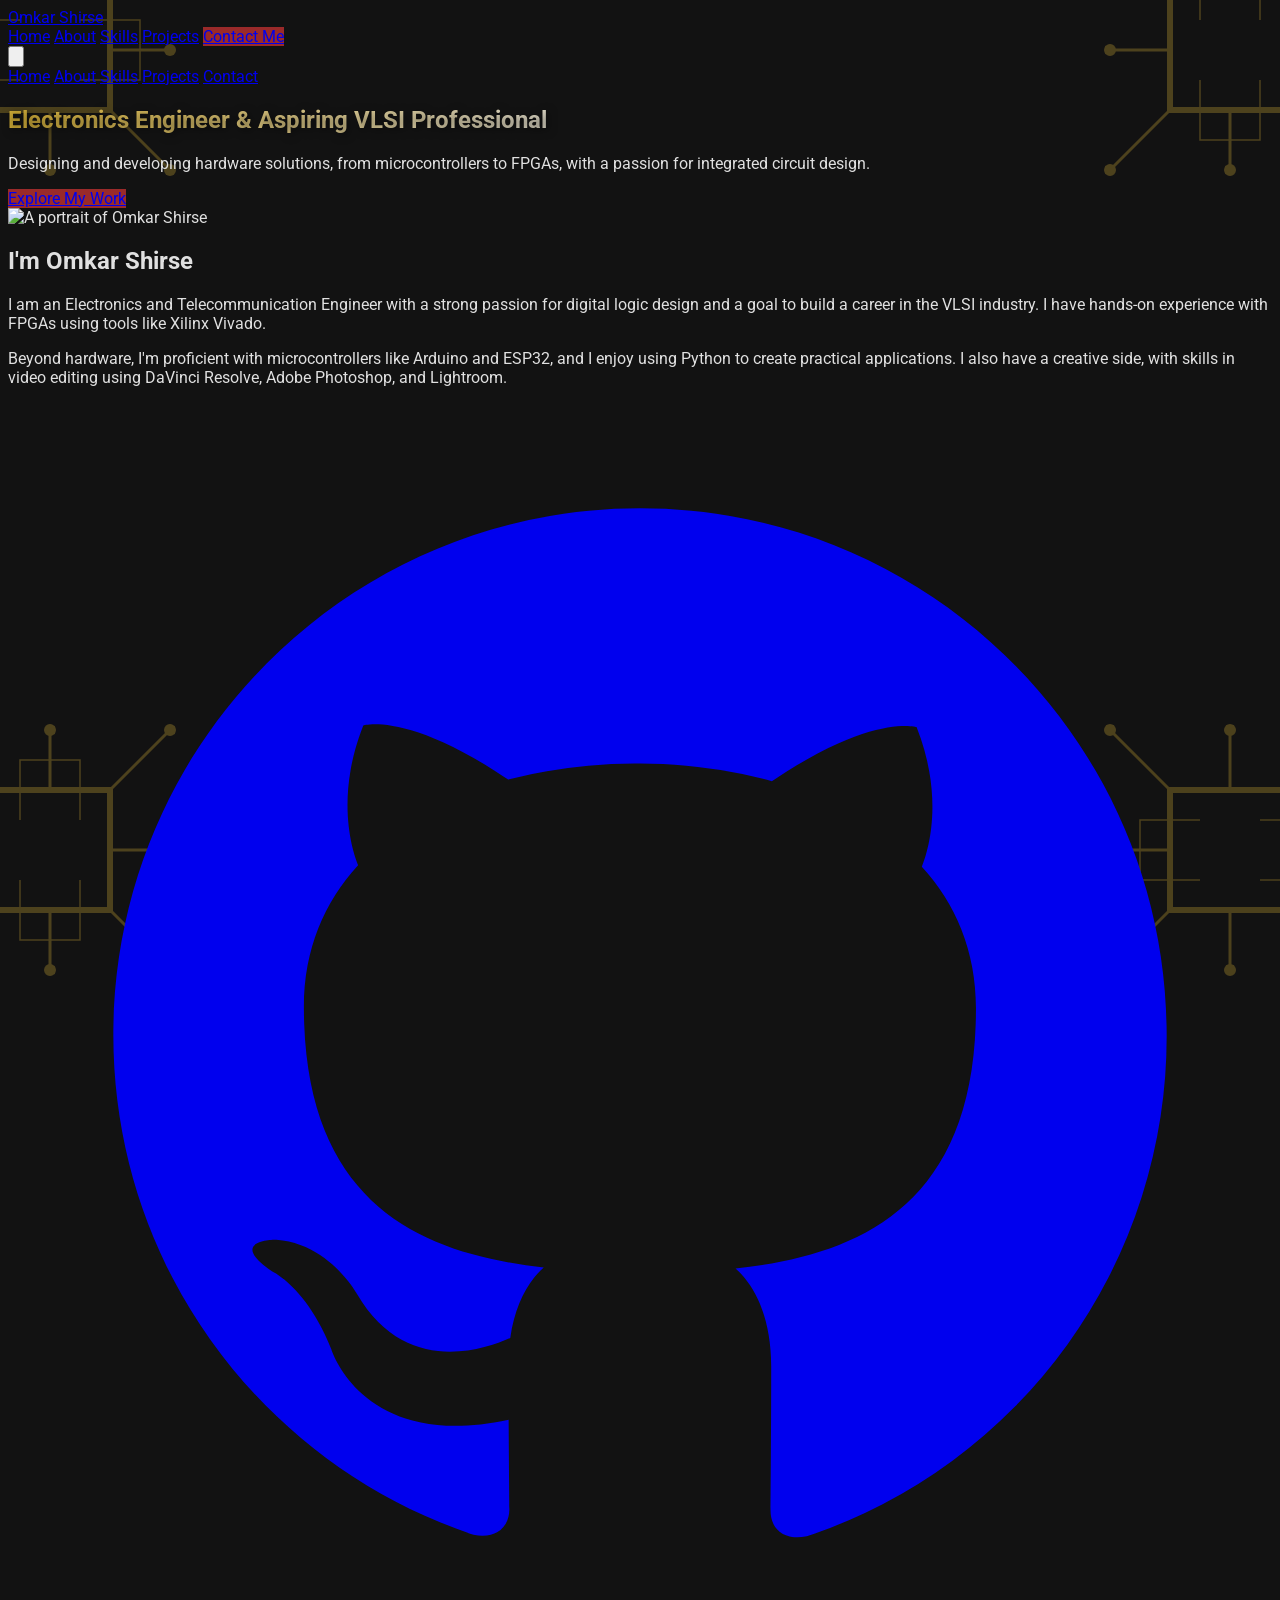
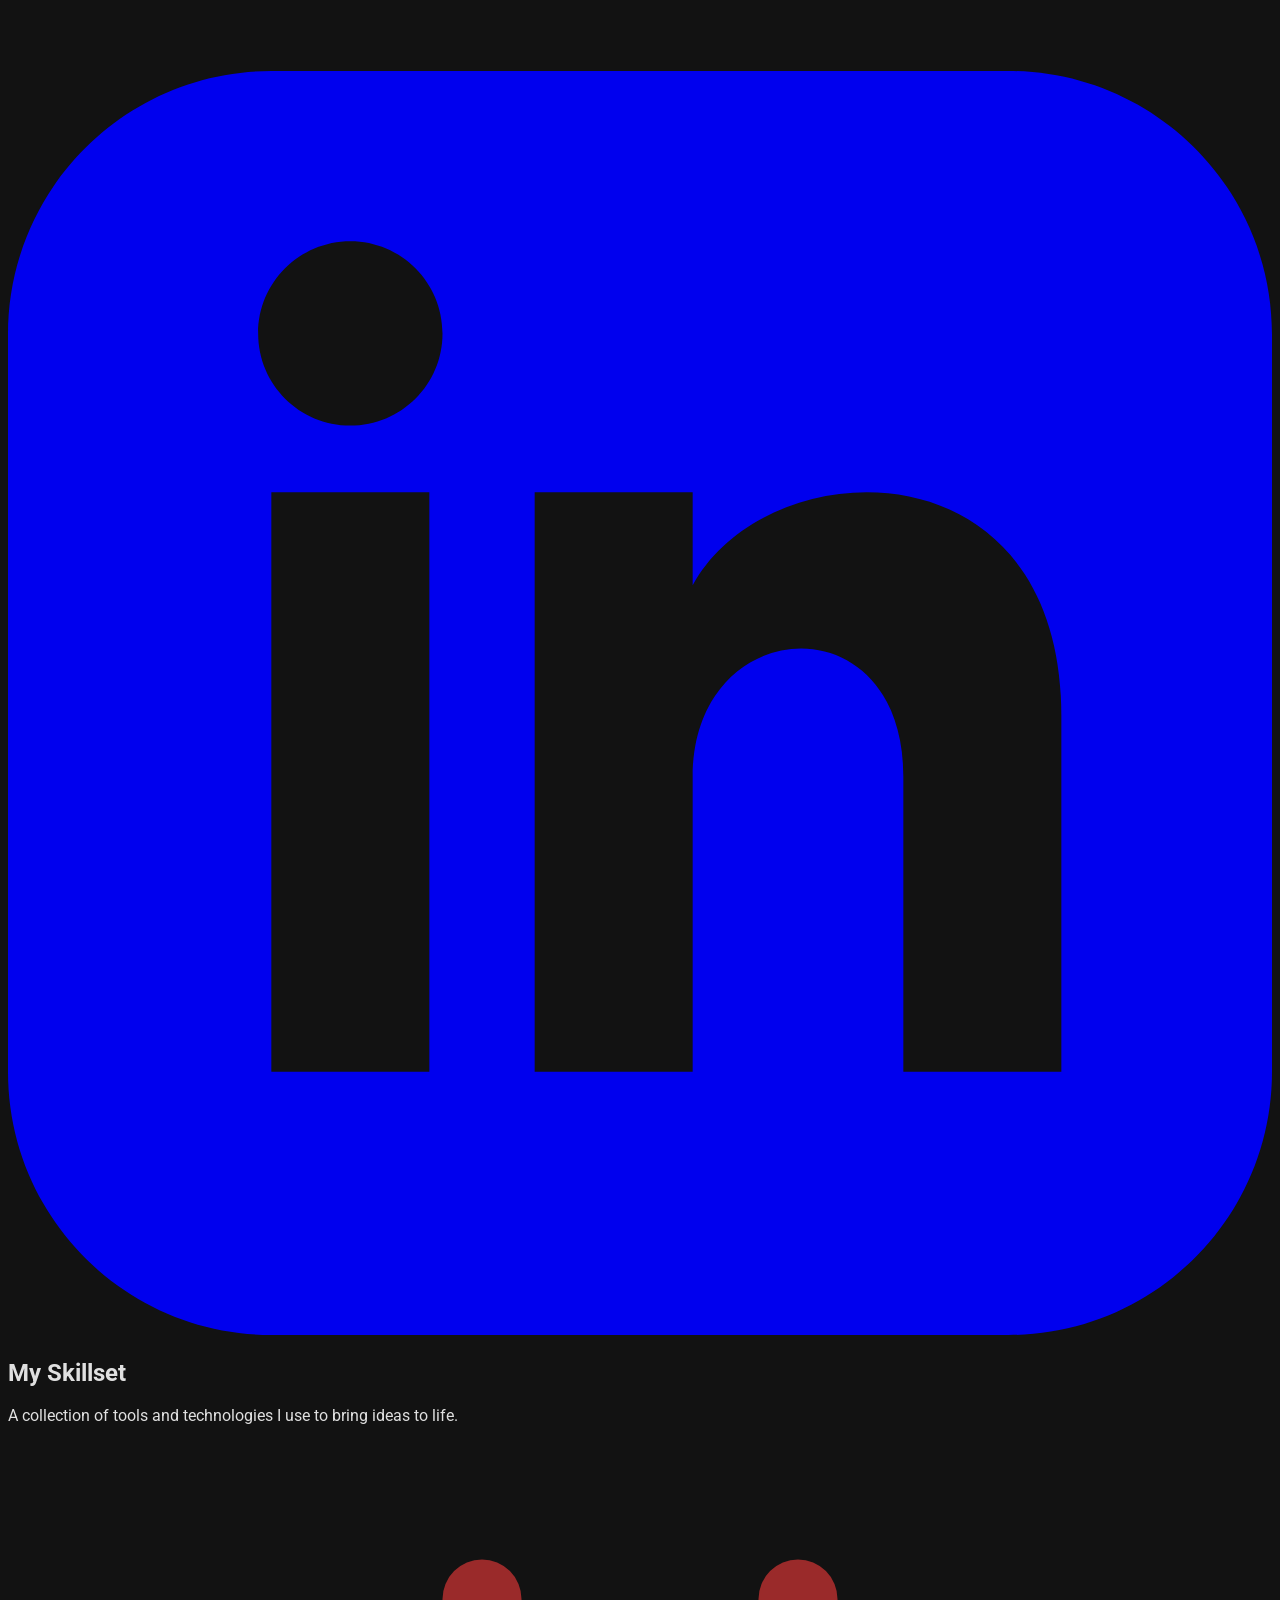
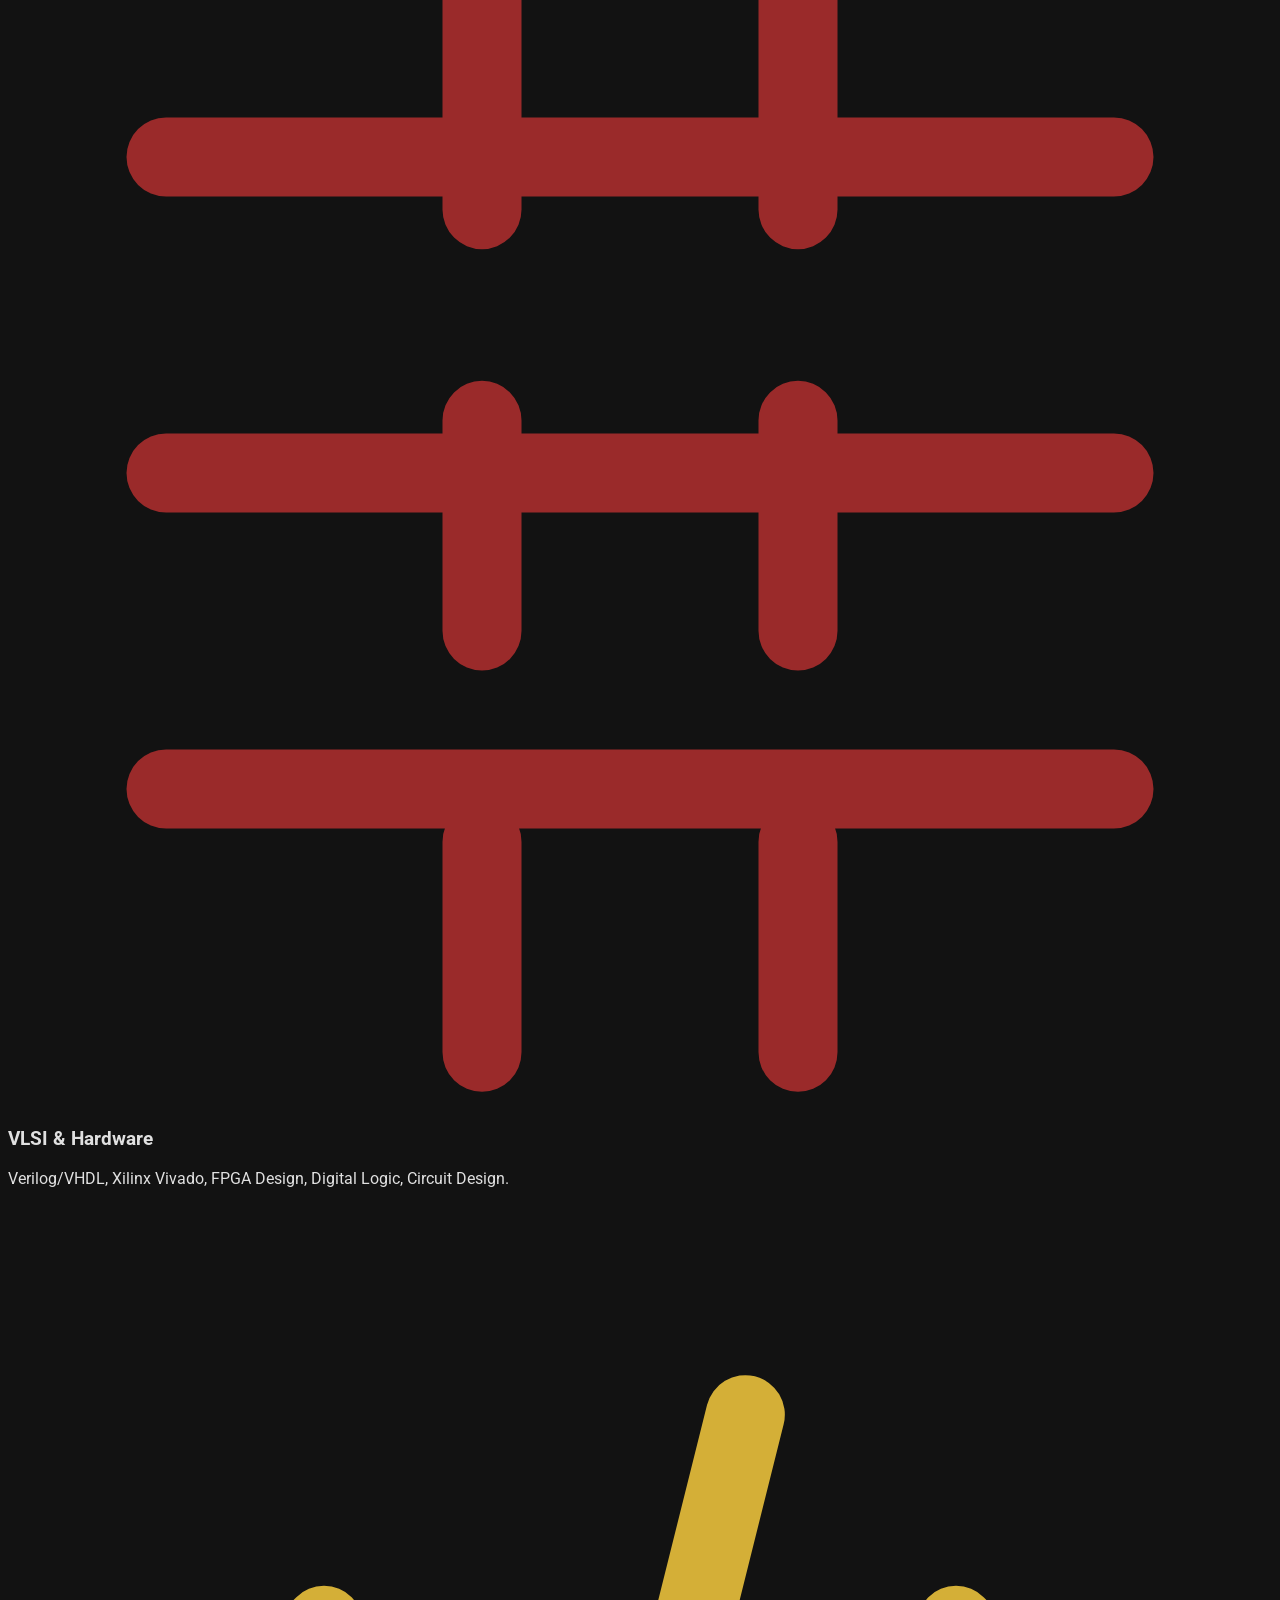
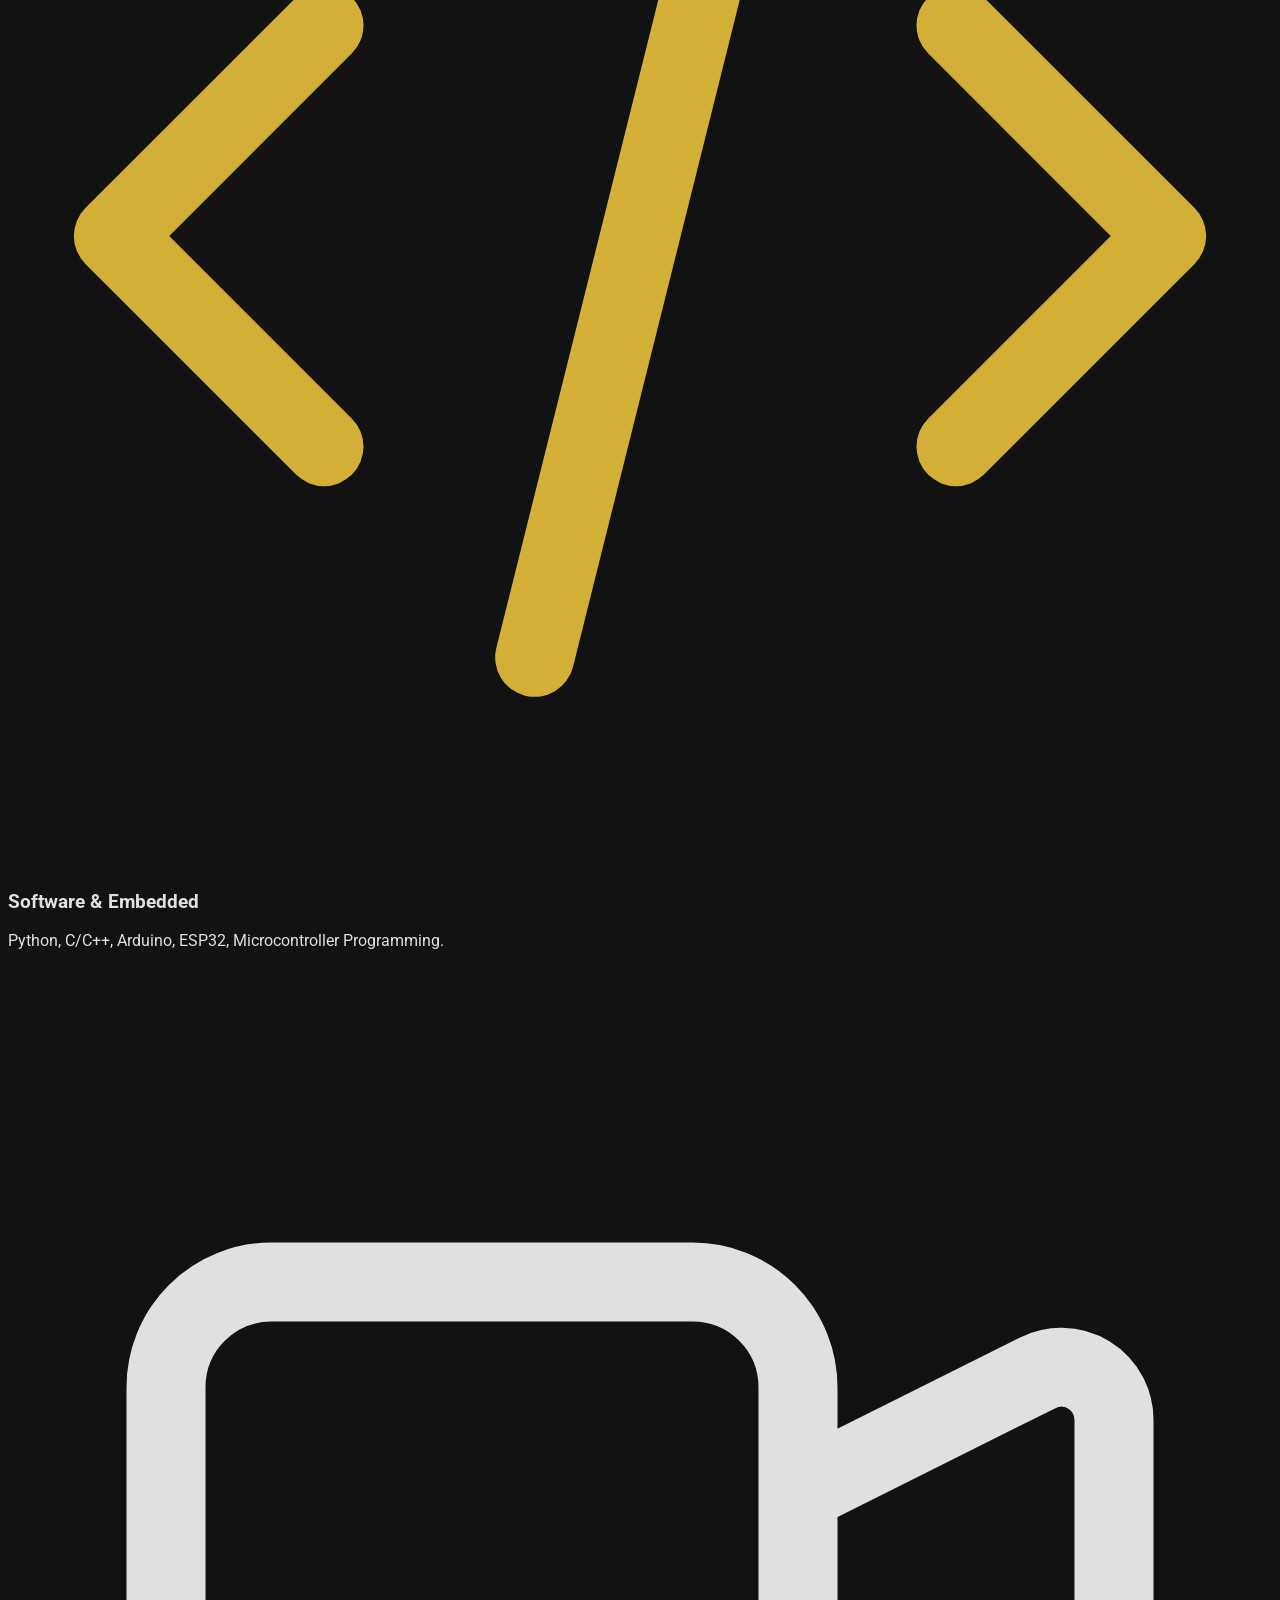
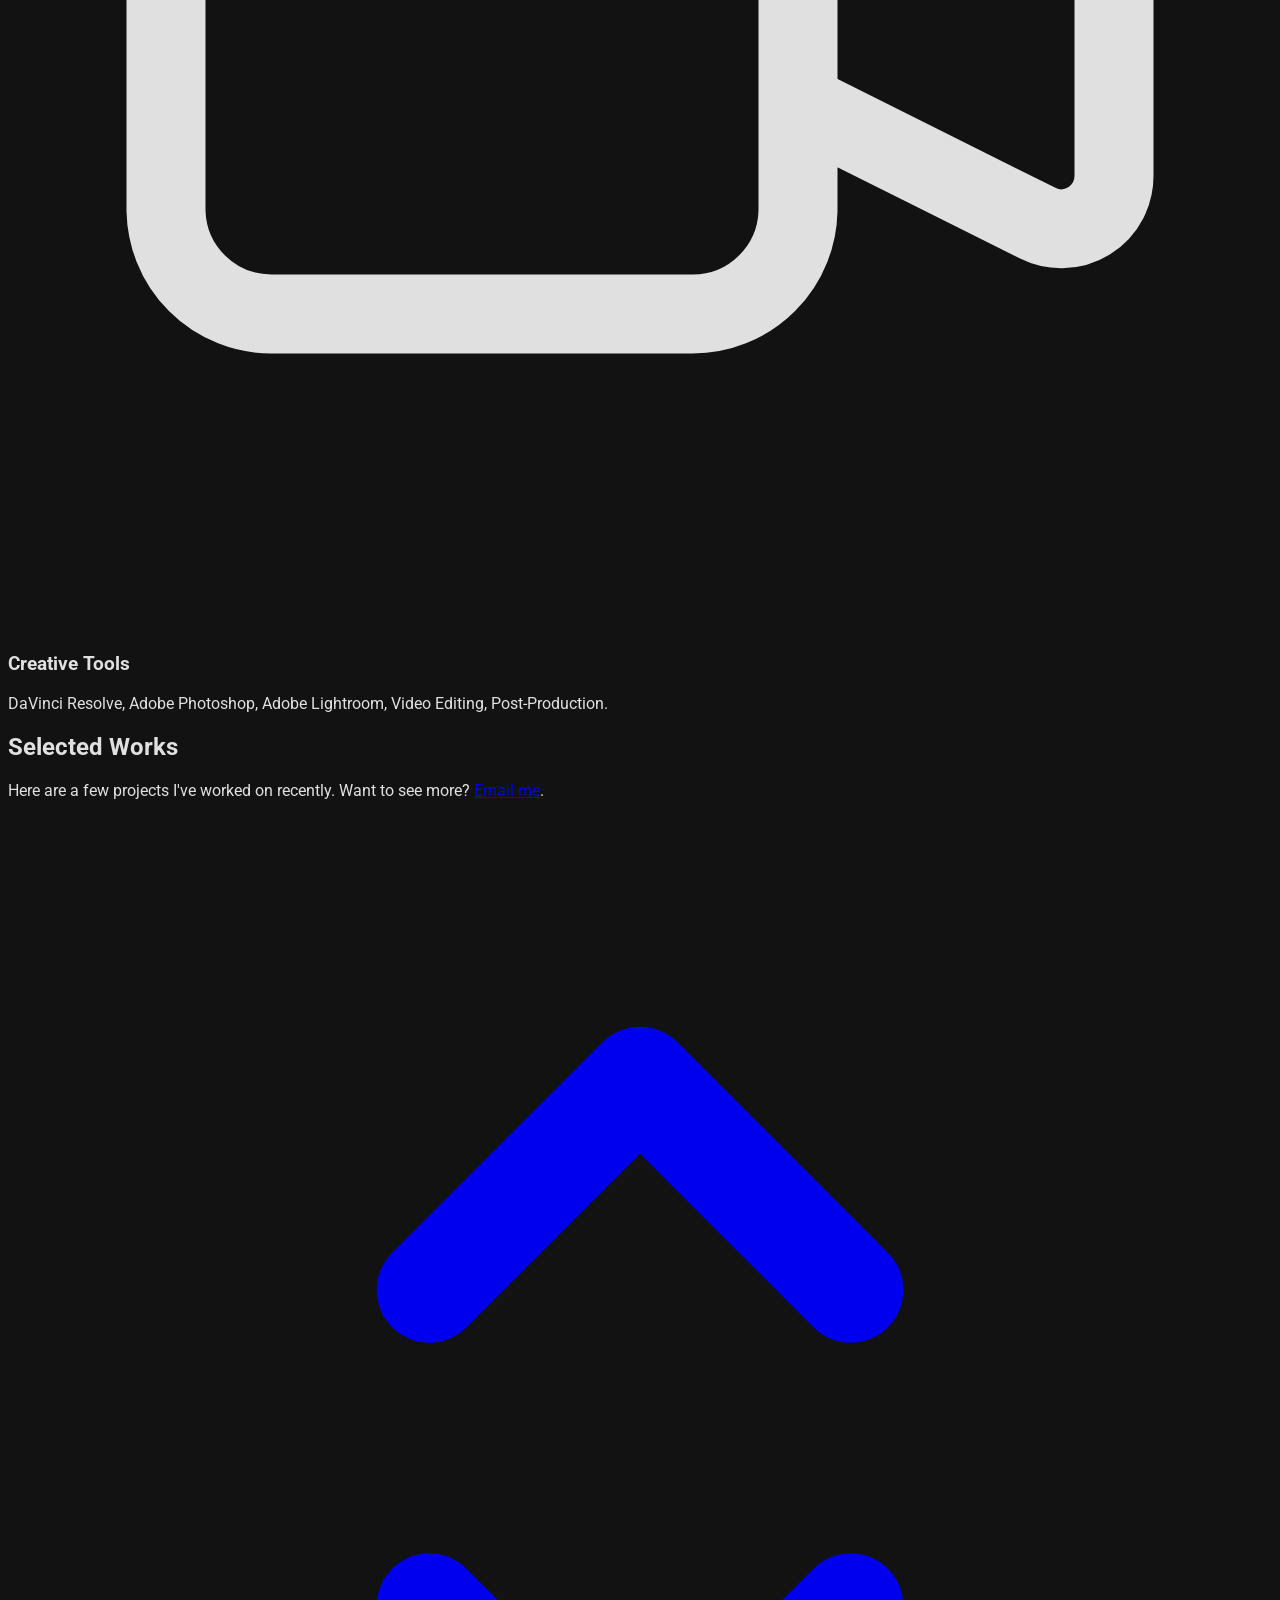
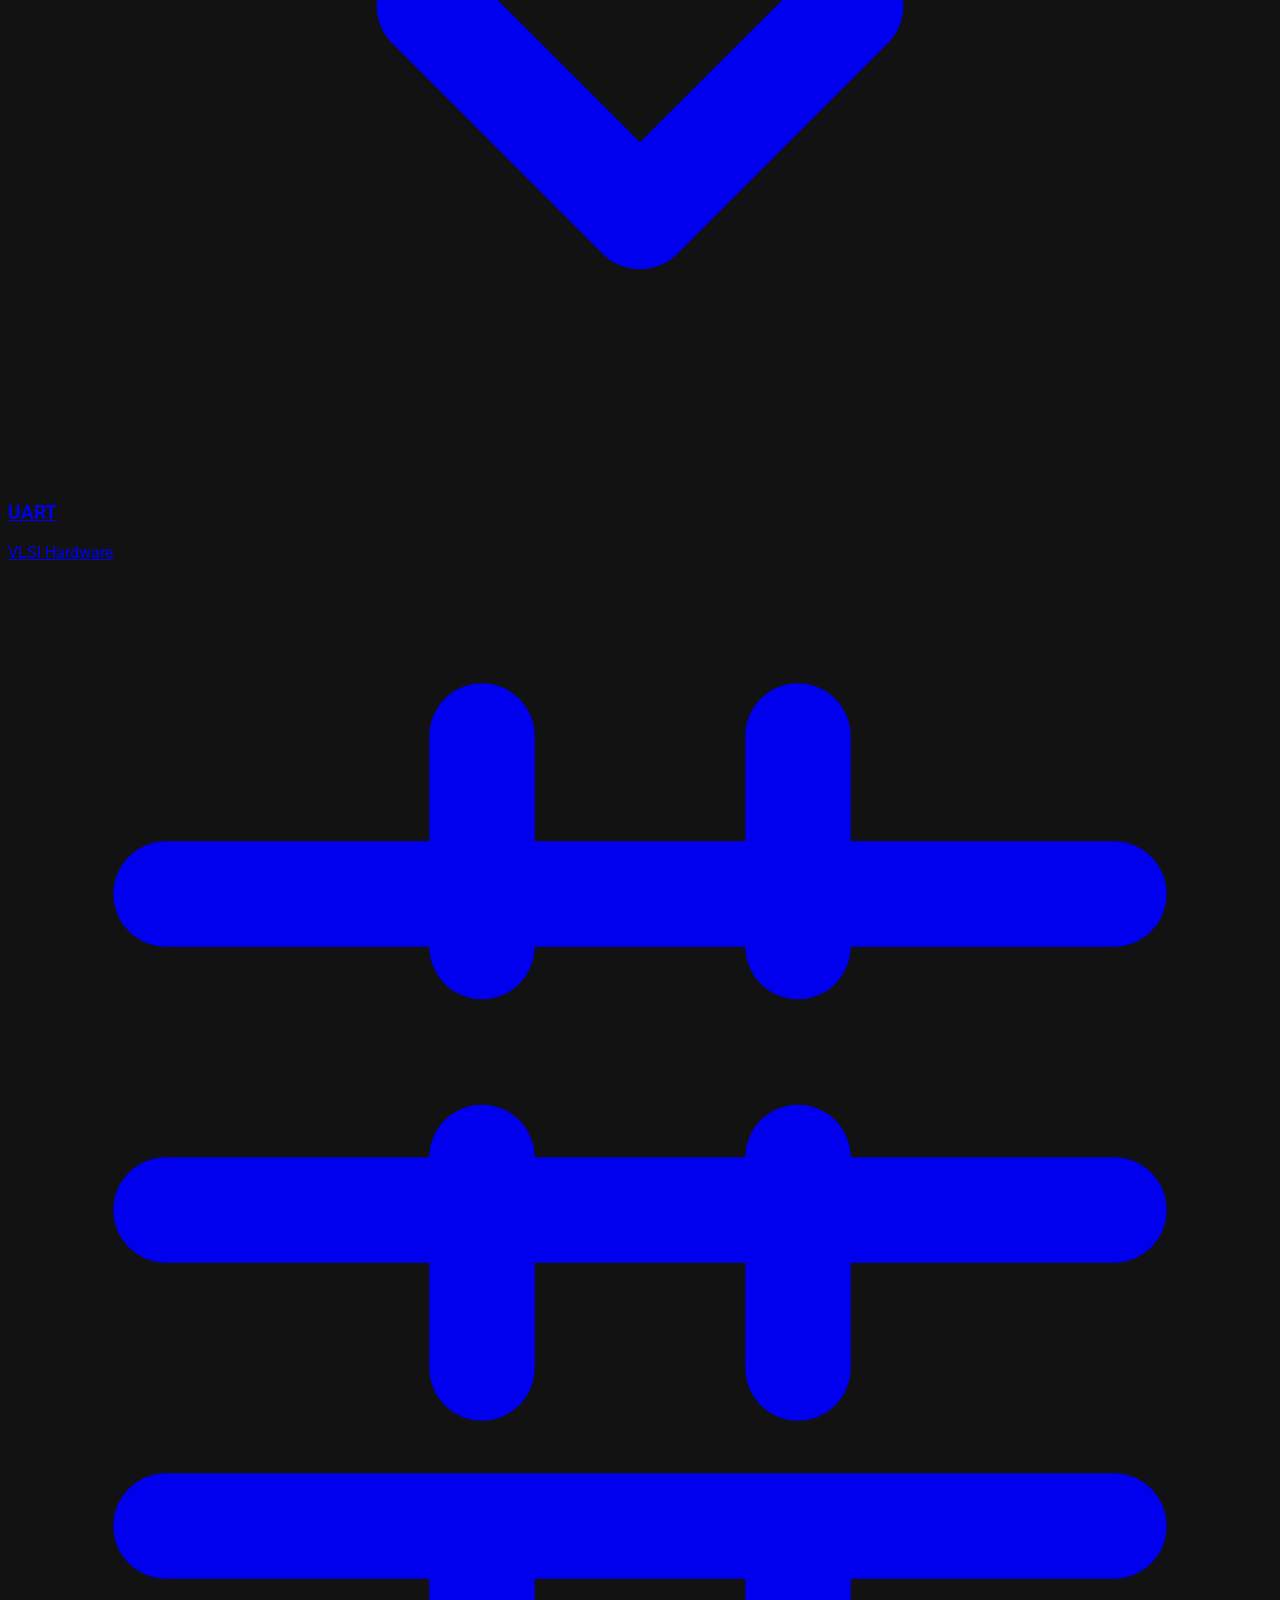
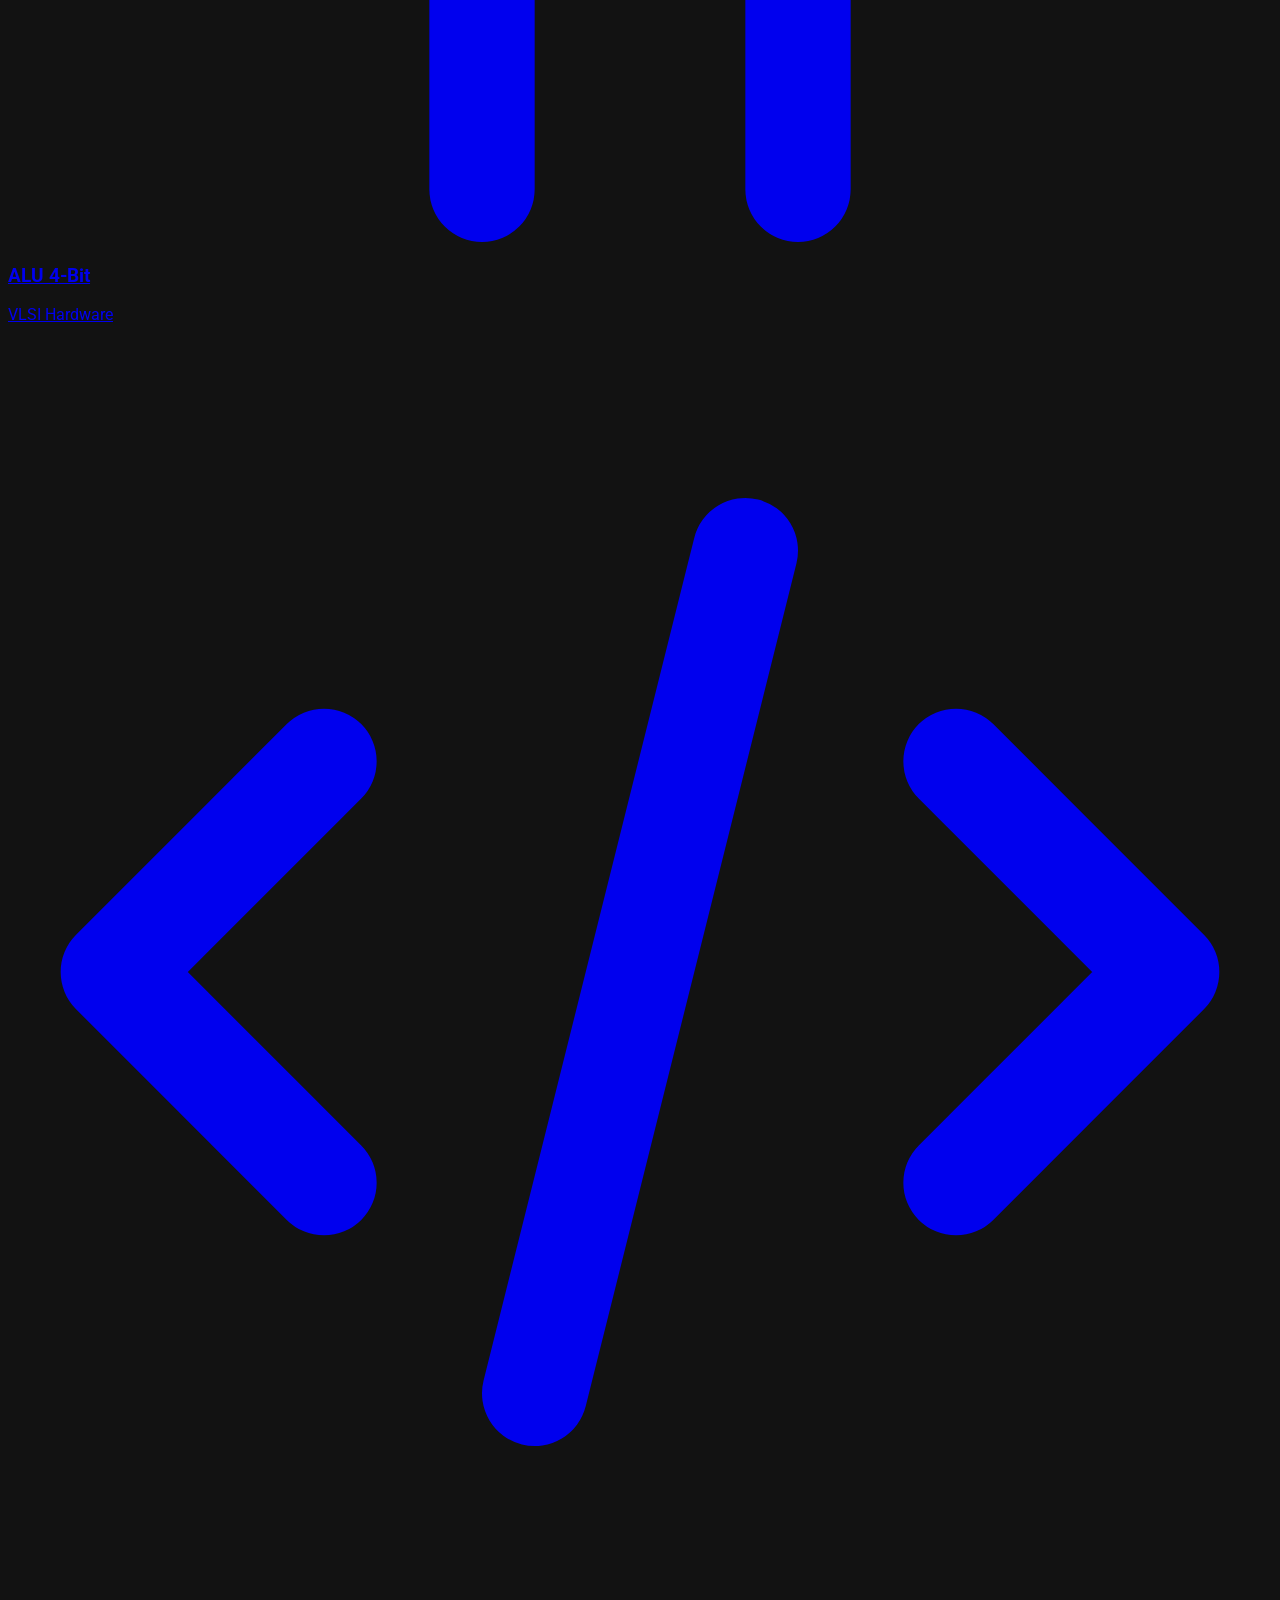
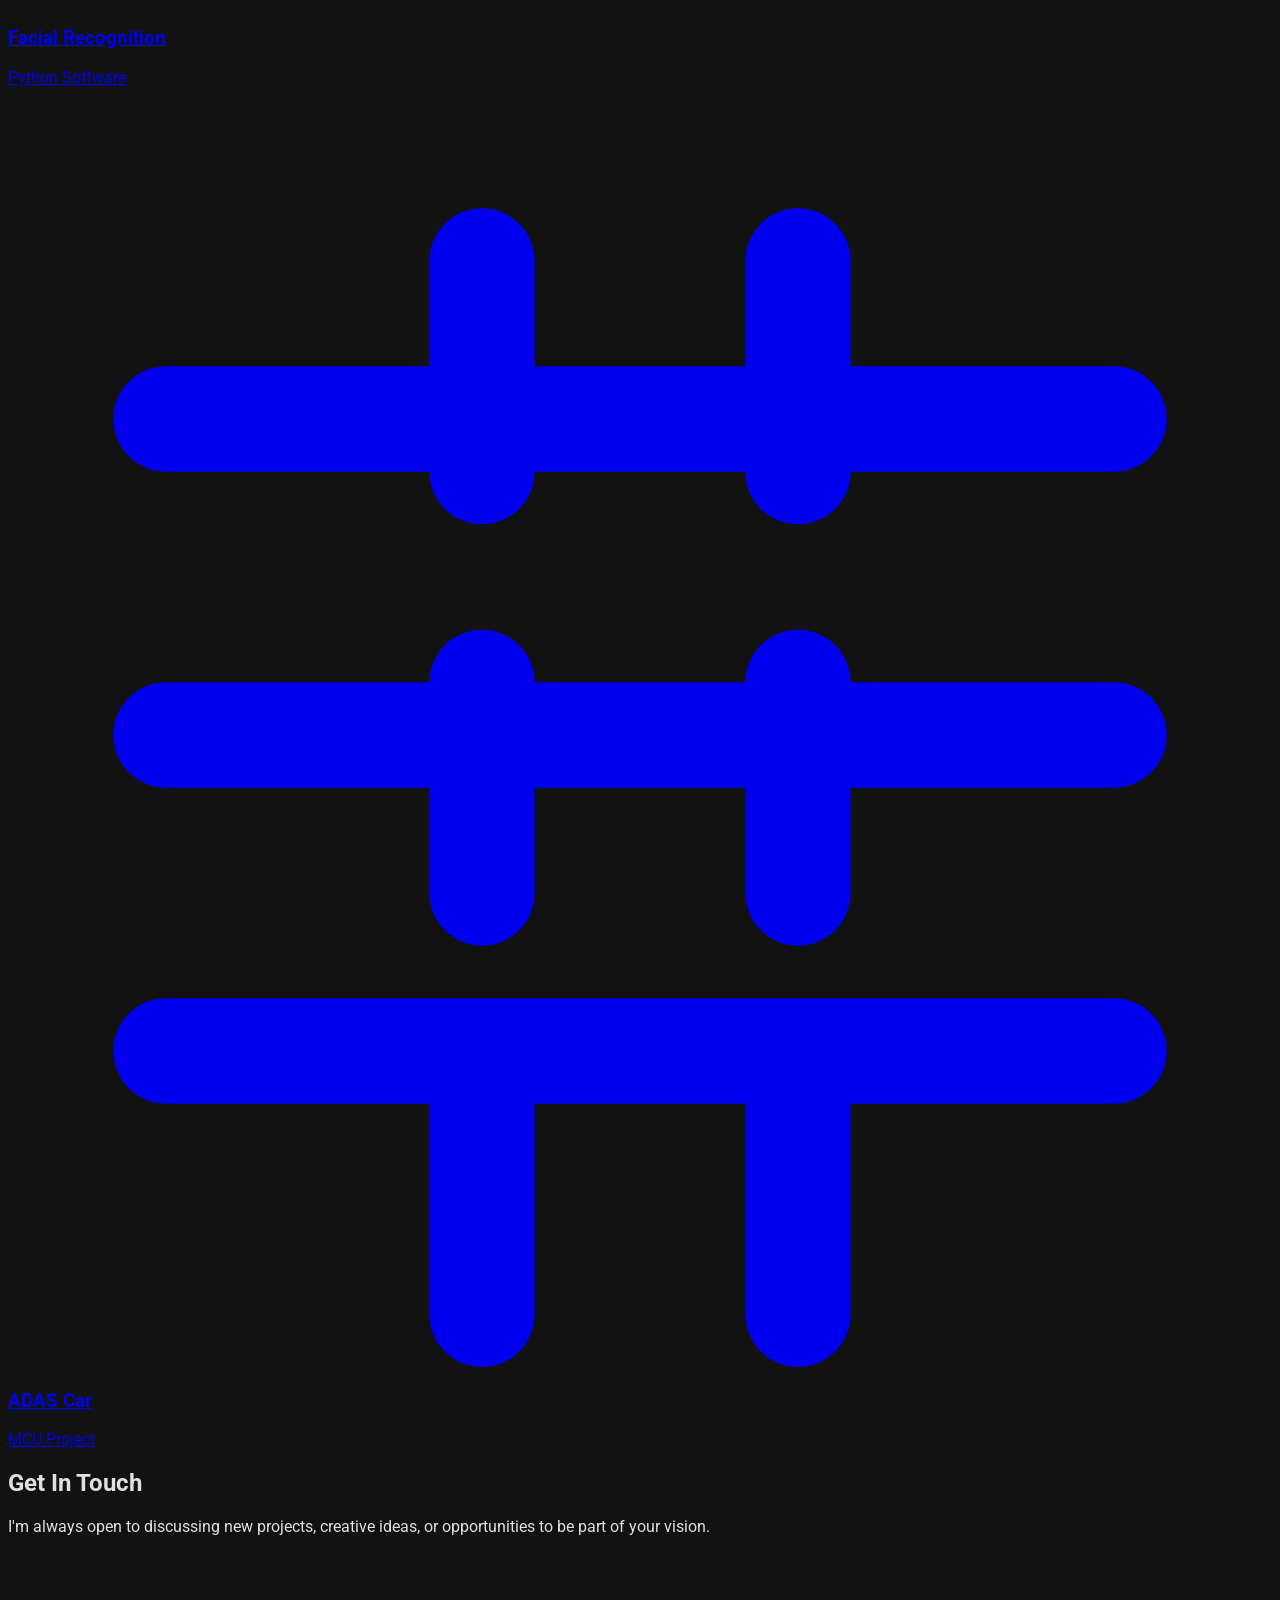
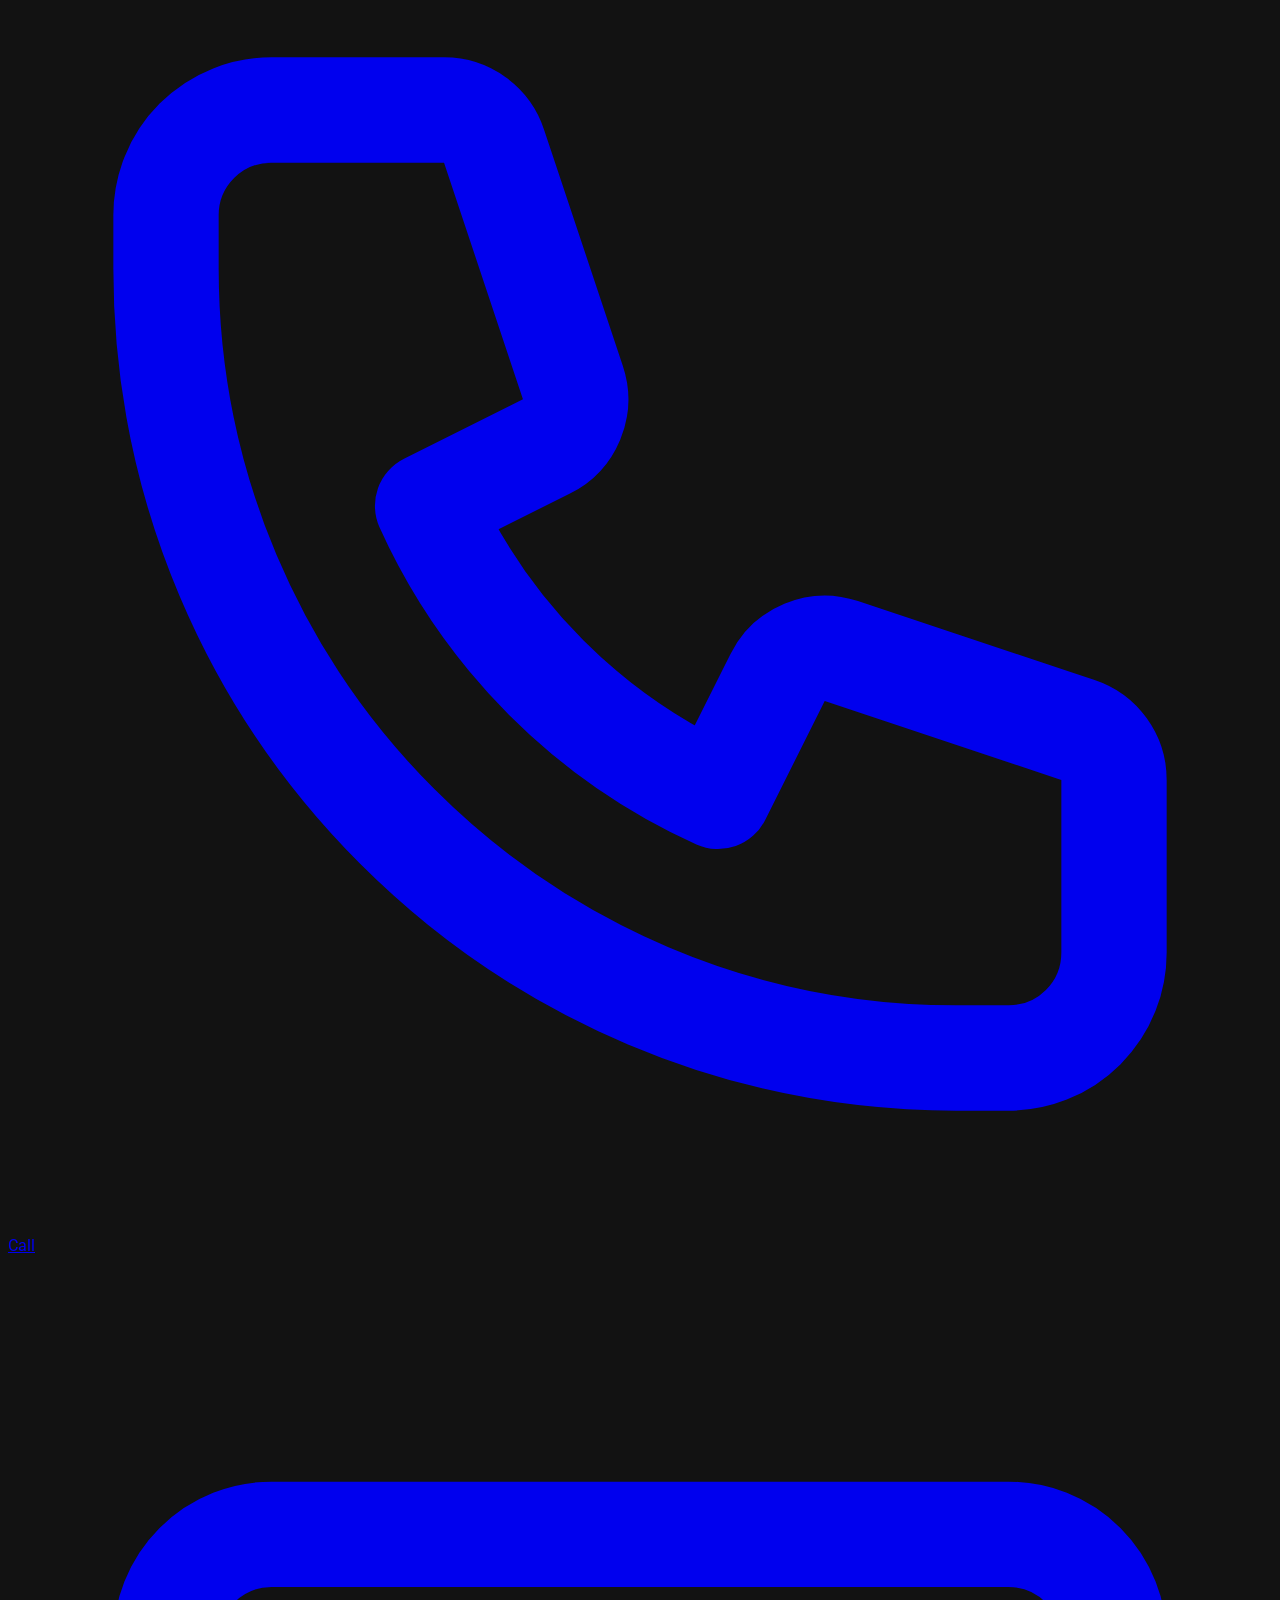
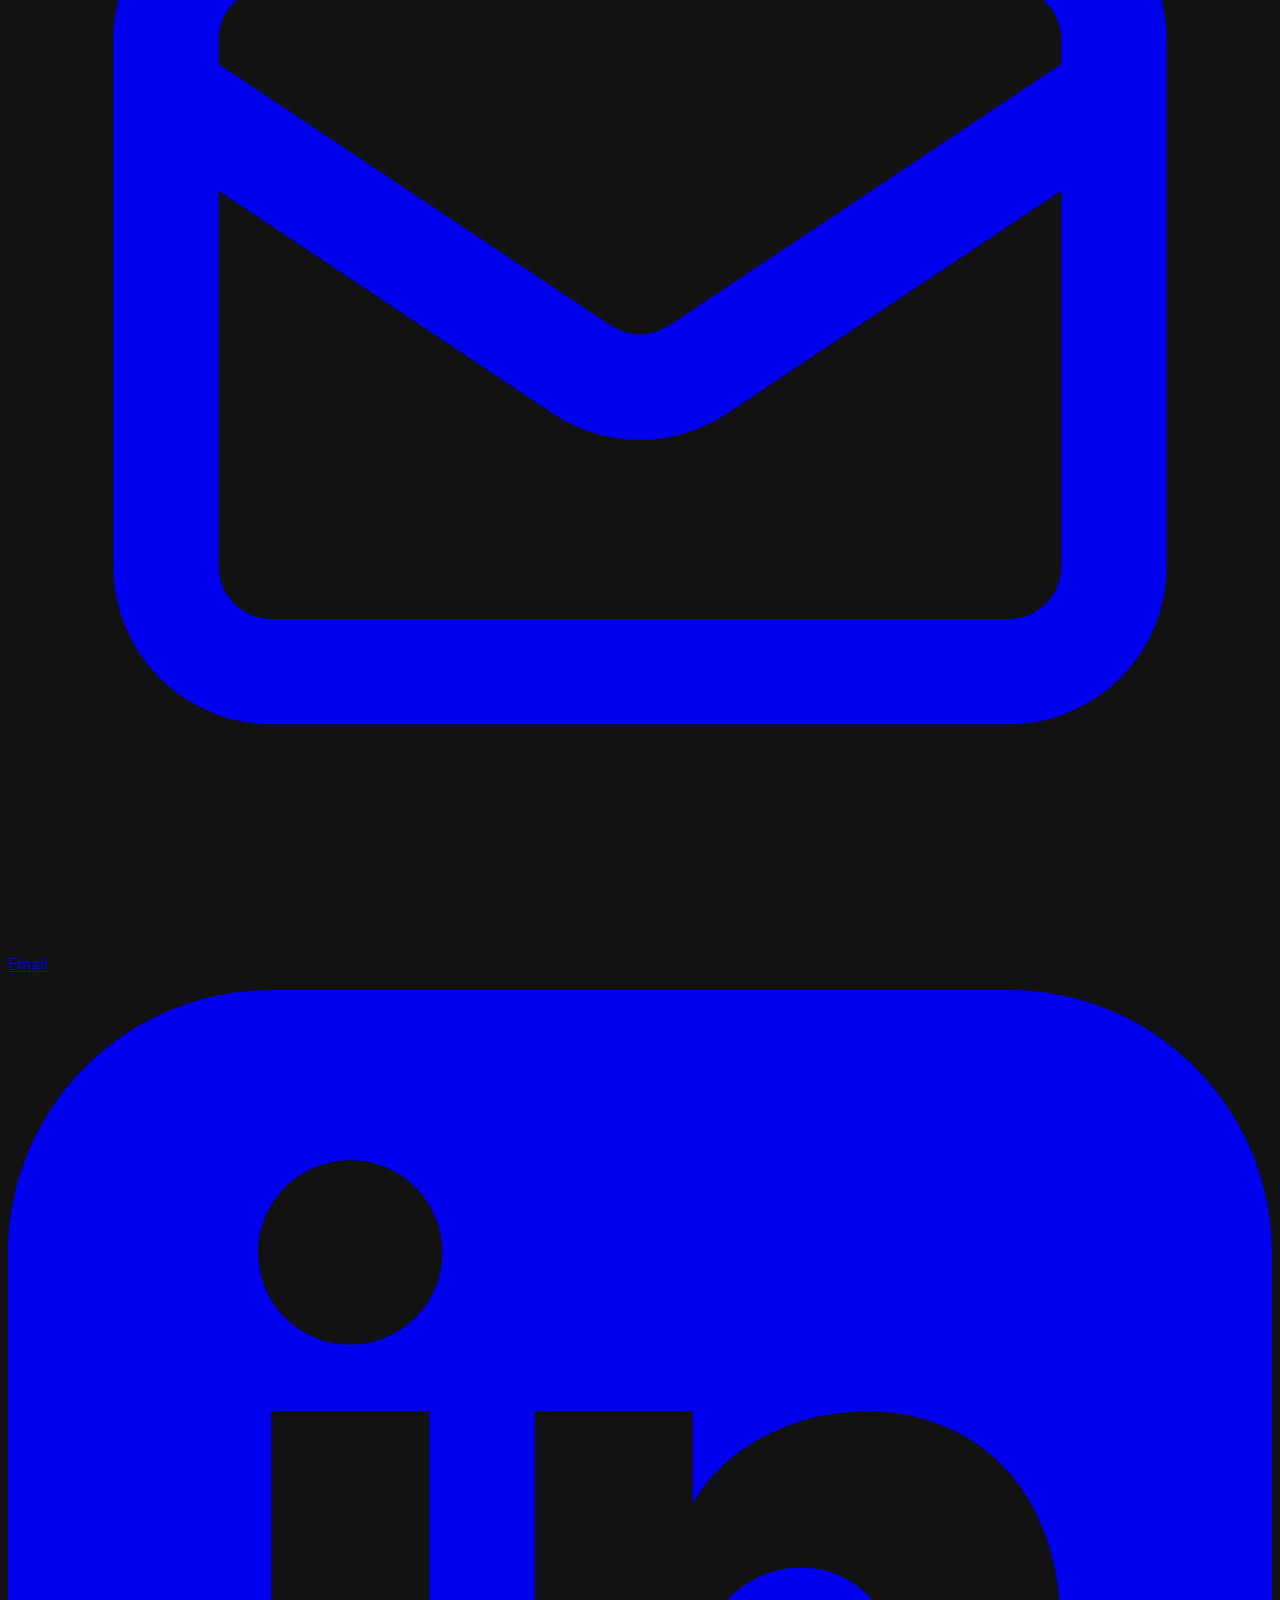
==== index.html @ 9b4a3388 "Add files via upload" ====
<!DOCTYPE html>
<html lang="en" class="scroll-smooth">
<head>
    <meta charset="UTF-8">
    <meta name="viewport" content="width=device-width, initial-scale=1.0">
    <title>Omkar Shirse | E&T Engineer</title>
    <script src="https://cdn.tailwindcss.com"></script>
    <link rel="preconnect" href="https://fonts.googleapis.com">
    <link rel="preconnect" href="https://fonts.gstatic.com" crossorigin>
    <link href="https://fonts.googleapis.com/css2?family=Roboto:wght@300;400;500;700&display=swap" rel="stylesheet">
    <!-- Link to the external CSS file -->
    <link rel="stylesheet" href="style.css">
</head>
<body class="antialiased">

    <!-- Corner Graphics -->
    <div class="corner-graphic" style="top: -100px; left: -100px;"></div>
    <div class="corner-graphic" style="top: -100px; right: -100px; --rotation: 90deg; transform: rotate(90deg);"></div>
    <div class="corner-graphic" style="bottom: -100px; left: -100px; --rotation: -90deg; transform: rotate(-90deg);"></div>
    <div class="corner-graphic" style="bottom: -100px; right: -100px; --rotation: 180deg; transform: rotate(180deg);"></div>


    <!-- Header & Navigation -->
    <header class="bg-black/80 backdrop-blur-lg sticky top-0 z-50 border-b border-gray-800">
        <nav class="container mx-auto px-6 py-4 flex justify-between items-center">
            <a href="#" class="text-xl font-bold text-white">Omkar Shirse</a>
            <div class="hidden md:flex items-center space-x-8">
                <a href="#home" class="text-gray-300 hover:text-jawa-gold transition-colors duration-300 font-medium">Home</a>
                <a href="#about" class="text-gray-300 hover:text-jawa-gold transition-colors duration-300 font-medium">About</a>
                <a href="#skills" class="text-gray-300 hover:text-jawa-gold transition-colors duration-300 font-medium">Skills</a>
                <a href="#projects" class="text-gray-300 hover:text-jawa-gold transition-colors duration-300 font-medium">Projects</a>
                <a href="#contact" class="bg-jawa-maroon text-white font-medium py-2 px-5 rounded-full hover:bg-[#800000] transition-colors duration-300">Contact Me</a>
            </div>
            <button id="mobile-menu-button" class="md:hidden flex items-center text-white">
                 <svg class="w-6 h-6" fill="none" stroke="currentColor" viewBox="0 0 24 24" xmlns="http://www.w3.org/2000/svg"><path stroke-linecap="round" stroke-linejoin="round" stroke-width="2" d="M4 6h16M4 12h16m-7 6h7"></path></svg>
            </button>
        </nav>
        <!-- Mobile Menu -->
        <div id="mobile-menu" class="hidden md:hidden border-t border-gray-800 bg-black">
            <a href="#home" class="block py-3 px-6 text-sm text-gray-300 hover:bg-gray-900">Home</a>
            <a href="#about" class="block py-3 px-6 text-sm text-gray-300 hover:bg-gray-900">About</a>
            <a href="#skills" class="block py-3 px-6 text-sm text-gray-300 hover:bg-gray-900">Skills</a>
            <a href="#projects" class="block py-3 px-6 text-sm text-gray-300 hover:bg-gray-900">Projects</a>
            <a href="#contact" class="block py-3 px-6 text-sm text-gray-300 hover:bg-gray-900">Contact</a>
        </div>
    </header>

    <main>
        <!-- Hero Section -->
        <section id="home" class="bg-transparent text-center py-24 md:py-32">
            <div class="container mx-auto px-6">
                <h1 class="inline-block text-4xl md:text-6xl font-bold leading-tight mb-4 text-gradient text-shadow-subtle fade-in-text transition-transform duration-300 hover:scale-105">Electronics Engineer & Aspiring VLSI Professional</h1>
                <p class="text-lg md:text-xl text-gray-400 mb-10 max-w-3xl mx-auto fade-in-text" style="animation-delay: 0.3s;">Designing and developing hardware solutions, from microcontrollers to FPGAs, with a passion for integrated circuit design.</p>
                <a href="#projects" class="bg-jawa-maroon text-white font-medium py-3 px-8 rounded-full hover:bg-[#800000] transition-colors duration-300 inline-block fade-in-text" style="animation-delay: 0.6s;">Explore My Work</a>
            </div>
        </section>

        <!-- About Me Section -->
        <section id="about" class="py-24 bg-[#1E1E1E]">
            <div class="container mx-auto px-6">
                <div class="flex flex-col md:flex-row items-center gap-12 md:gap-16">
                    <div class="md:w-1/3 flex-shrink-0">
                        <img src="https://github.com/OmShirse/OmkarShirse.github.io/blob/fb10e0aefaf4fcd8edff6139f6f23cfca0185375/Profile.jpg" 
                             alt="A portrait of Omkar Shirse" 
                             onerror="this.onerror=null;this.src='https://placehold.co/400x400/9A2A2A/FFFFFF?text=OS';"
                             class="rounded-full shadow-2xl mx-auto w-64 h-64 md:w-80 md:h-80 object-cover border-4 border-gray-700">
                    </div>
                    <div class="md:w-2/3 text-center md:text-left">
                        <h2 class="text-3xl font-bold mb-4 text-white">I'm Omkar Shirse</h2>
                        <p class="text-gray-300 leading-relaxed mb-4">
                            I am an Electronics and Telecommunication Engineer with a strong passion for digital logic design and a goal to build a career in the VLSI industry. I have hands-on experience with FPGAs using tools like Xilinx Vivado.
                        </p>
                        <p class="text-gray-300 leading-relaxed mb-6">
                            Beyond hardware, I'm proficient with microcontrollers like Arduino and ESP32, and I enjoy using Python to create practical applications. I also have a creative side, with skills in video editing using DaVinci Resolve, Adobe Photoshop, and Lightroom.
                        </p>
                        <div class="flex justify-center md:justify-start space-x-5 mt-6">
                            <a href="https://github.com/OmShirse" target="_blank" rel="noopener noreferrer" class="text-gray-400 hover:text-white"><svg class="w-7 h-7" fill="currentColor" viewBox="0 0 24 24" aria-hidden="true"><path fill-rule="evenodd" d="M12 2C6.477 2 2 6.477 2 12c0 4.418 2.865 8.168 6.838 9.49.5.092.682-.217.682-.482 0-.237-.009-.868-.014-1.703-2.782.605-3.369-1.343-3.369-1.343-.454-1.158-1.11-1.466-1.11-1.466-.908-.62.069-.608.069-.608 1.003.07 1.531 1.032 1.531 1.032.892 1.53 2.341 1.088 2.91.832.092-.647.35-1.088.636-1.338-2.22-.253-4.555-1.113-4.555-4.951 0-1.093.39-1.988 1.03-2.688-.103-.253-.446-1.272.098-2.65 0 0 .84-.27 2.75 1.026A9.564 9.564 0 0112 6.844c.85.004 1.705.115 2.504.337 1.909-1.296 2.747-1.027 2.747-1.027.546 1.378.203 2.398.1 2.65.64.7 1.028 1.595 1.028 2.688 0 3.848-2.338 4.695-4.566 4.943.359.309.678.92.678 1.855 0 1.338-.012 2.419-.012 2.747 0 .268.18.58.688.482A10.001 10.001 0 0022 12c0-5.523-4.477-10-10-10z" clip-rule="evenodd" /></svg></a>
                            <a href="https://www.linkedin.com/in/omkar-shirse-6520b1259/" target="_blank" rel="noopener noreferrer" class="text-gray-400 hover:text-jawa-gold"><svg class="w-7 h-7" fill="currentColor" viewBox="0 0 24 24" aria-hidden="true"><path d="M19 0h-14c-2.761 0-5 2.239-5 5v14c0 2.761 2.239 5 5 5h14c2.762 0 5-2.239 5-5v-14c0-2.761-2.238-5-5-5zm-11 19h-3v-11h3v11zm-1.5-12.268c-.966 0-1.75-.784-1.75-1.75s.784-1.75 1.75-1.75 1.75.784 1.75 1.75-.784 1.75-1.75 1.75zm13.5 12.268h-3v-5.604c0-3.368-4-3.113-4 0v5.604h-3v-11h3v1.765c1.396-2.586 7-2.777 7 2.476v6.759z"/></svg></a>
                        </div>
                    </div>
                </div>
            </div>
        </section>
        
        <!-- Skills Section -->
        <section id="skills" class="py-24 bg-black/50">
            <div class="container mx-auto px-6">
                <h2 class="text-4xl font-bold text-center mb-4 text-white">My Skillset</h2>
                <p class="text-lg text-center text-gray-400 mb-12 max-w-2xl mx-auto">A collection of tools and technologies I use to bring ideas to life.</p>
                <div class="grid grid-cols-1 md:grid-cols-3 gap-8 max-w-4xl mx-auto">
                    <div class="bg-[#1E1E1E] rounded-2xl p-6 border border-gray-700 text-center transition-all duration-300 hover:shadow-lg hover:border-jawa-gold">
                        <div class="mb-4"><svg class="w-16 h-16 mx-auto jawa-maroon" xmlns="http://www.w3.org/2000/svg" fill="none" viewBox="0 0 24 24" stroke="currentColor"><path stroke-linecap="round" stroke-linejoin="round" stroke-width="1.5" d="M9 3v4m6-4v4m-6 4v4m6-4v4m-6 4v4m6-4v4M3 12h18M3 6h18M3 18h18" /></svg></div>
                        <h3 class="text-xl font-bold mb-3 text-white">VLSI & Hardware</h3>
                        <p class="text-gray-400">Verilog/VHDL, Xilinx Vivado, FPGA Design, Digital Logic, Circuit Design.</p>
                    </div>
                    <div class="bg-[#1E1E1E] rounded-2xl p-6 border border-gray-700 text-center transition-all duration-300 hover:shadow-lg hover:border-jawa-gold">
                        <div class="mb-4"><svg class="w-16 h-16 mx-auto jawa-gold" xmlns="http://www.w3.org/2000/svg" fill="none" viewBox="0 0 24 24" stroke="currentColor"><path stroke-linecap="round" stroke-linejoin="round" stroke-width="1.5" d="M10 20l4-16m4 4l4 4-4 4M6 16l-4-4 4-4" /></svg></div>
                        <h3 class="text-xl font-bold mb-3 text-white">Software & Embedded</h3>
                        <p class="text-gray-400">Python, C/C++, Arduino, ESP32, Microcontroller Programming.</p>
                    </div>
                    <div class="bg-[#1E1E1E] rounded-2xl p-6 border border-gray-700 text-center transition-all duration-300 hover:shadow-lg hover:border-jawa-gold">
                        <div class="mb-4"><svg class="w-16 h-16 mx-auto text-gray-400" xmlns="http://www.w3.org/2000/svg" fill="none" viewBox="0 0 24 24" stroke="currentColor"><path stroke-linecap="round" stroke-linejoin="round" stroke-width="1.5" d="M15 10l4.553-2.276A1 1 0 0121 8.618v6.764a1 1 0 01-1.447.894L15 14M5 18h8a2 2 0 002-2V8a2 2 0 00-2-2H5a2 2 0 00-2 2v8a2 2 0 002 2z" /></svg></div>
                        <h3 class="text-xl font-bold mb-3 text-white">Creative Tools</h3>
                        <p class="text-gray-400">DaVinci Resolve, Adobe Photoshop, Adobe Lightroom, Video Editing, Post-Production.</p>
                    </div>
                </div>
            </div>
        </section>

        <!-- Projects Section -->
        <section id="projects" class="py-24 bg-[#1E1E1E]">
            <div class="container mx-auto px-6">
                <h2 class="text-4xl font-bold text-center mb-4 text-white">Selected Works</h2>
                <p class="text-lg text-center text-gray-400 mb-12 max-w-2xl mx-auto">Here are a few projects I've worked on recently. Want to see more? <a href="mailto:omshirse3002@gmail.com" class="text-jawa-gold font-medium hover:underline">Email me</a>.</p>
                <div class="grid grid-cols-1 sm:grid-cols-2 lg:grid-cols-4 gap-6">
                    <!-- Project 1 -->
                    <a href="https://github.com/OmShirse" target="_blank" rel="noopener noreferrer" class="block bg-gray-800/50 backdrop-blur-lg rounded-2xl overflow-hidden border border-jawa-gold/20 transition-all duration-300 hover:shadow-lg hover:shadow-jawa-gold/30 hover:border-jawa-gold/80 hover:-translate-y-2 text-center">
                        <div class="p-6 flex flex-col items-center justify-center h-full">
                            <svg class="w-16 h-16 mb-4 text-jawa-maroon" xmlns="http://www.w3.org/2000/svg" fill="none" viewBox="0 0 24 24" stroke="currentColor"><path stroke-linecap="round" stroke-linejoin="round" stroke-width="2" d="M8 9l4-4 4 4m0 6l-4 4-4-4" /></svg>
                            <h3 class="text-lg font-bold mb-1 text-white">UART</h3>
                            <p class="text-sm text-gray-400">VLSI Hardware</p>
                        </div>
                    </a>
                    <!-- Project 2 -->
                    <a href="https://github.com/OmShirse" target="_blank" rel="noopener noreferrer" class="block bg-gray-800/50 backdrop-blur-lg rounded-2xl overflow-hidden border border-jawa-gold/20 transition-all duration-300 hover:shadow-lg hover:shadow-jawa-gold/30 hover:border-jawa-gold/80 hover:-translate-y-2 text-center">
                        <div class="p-6 flex flex-col items-center justify-center h-full">
                            <svg class="w-16 h-16 mb-4 text-jawa-maroon" xmlns="http://www.w3.org/2000/svg" fill="none" viewBox="0 0 24 24" stroke="currentColor"><path stroke-linecap="round" stroke-linejoin="round" stroke-width="2" d="M9 3v4m6-4v4m-6 4v4m6-4v4m-6 4v4m6-4v4M3 12h18M3 6h18M3 18h18" /></svg>
                            <h3 class="text-lg font-bold mb-1 text-white">ALU 4-Bit</h3>
                            <p class="text-sm text-gray-400">VLSI Hardware</p>
                        </div>
                    </a>
                    <!-- Project 3 -->
                    <a href="https://github.com/OmShirse" target="_blank" rel="noopener noreferrer" class="block bg-gray-800/50 backdrop-blur-lg rounded-2xl overflow-hidden border border-jawa-gold/20 transition-all duration-300 hover:shadow-lg hover:shadow-jawa-gold/30 hover:border-jawa-gold/80 hover:-translate-y-2 text-center">
                        <div class="p-6 flex flex-col items-center justify-center h-full">
                            <svg class="w-16 h-16 mb-4 text-jawa-gold" xmlns="http://www.w3.org/2000/svg" fill="none" viewBox="0 0 24 24" stroke="currentColor"><path stroke-linecap="round" stroke-linejoin="round" stroke-width="2" d="M10 20l4-16m4 4l4 4-4 4M6 16l-4-4 4-4" /></svg>
                            <h3 class="text-lg font-bold mb-1 text-white">Facial Recognition</h3>
                            <p class="text-sm text-gray-400">Python Software</p>
                        </div>
                    </a>
                    <!-- Project 4 -->
                    <a href="https://github.com/OmShirse" target="_blank" rel="noopener noreferrer" class="block bg-gray-800/50 backdrop-blur-lg rounded-2xl overflow-hidden border border-jawa-gold/20 transition-all duration-300 hover:shadow-lg hover:shadow-jawa-gold/30 hover:border-jawa-gold/80 hover:-translate-y-2 text-center">
                        <div class="p-6 flex flex-col items-center justify-center h-full">
                            <svg class="w-16 h-16 mb-4 text-gray-400" xmlns="http://www.w3.org/2000/svg" fill="none" viewBox="0 0 24 24" stroke="currentColor"><path stroke-linecap="round" stroke-linejoin="round" stroke-width="2" d="M9 3v4m6-4v4m-6 4v4m6-4v4m-6 4v4m6-4v4M3 12h18M3 6h18M3 18h18" /></svg>
                            <h3 class="text-lg font-bold mb-1 text-white">ADAS Car</h3>
                            <p class="text-sm text-gray-400">MCU Project</p>
                        </div>
                    </a>
                </div>
            </div>
        </section>

        <!-- Contact Section -->
        <section id="contact" class="py-24 bg-black/50">
            <div class="container mx-auto px-6 text-center">
                <h2 class="text-4xl font-bold text-center mb-4 text-white">Get In Touch</h2>
                <p class="text-lg text-center text-gray-400 mb-12 max-w-2xl mx-auto">I'm always open to discussing new projects, creative ideas, or opportunities to be part of your vision.</p>
                
                <!-- Horizontal Contact Links -->
                <div class="flex justify-center items-center space-x-8 md:space-x-12">
                    
                    <!-- Call Link -->
                    <a href="tel:+919607055740" class="flex flex-col items-center text-gray-400 group">
                        <div class="bg-gray-800 p-5 rounded-full transition-all duration-300 group-hover:bg-jawa-gold">
                            <svg class="w-10 h-10 text-gray-300 group-hover:text-black transition-colors" xmlns="http://www.w3.org/2000/svg" fill="none" viewBox="0 0 24 24" stroke="currentColor"><path stroke-linecap="round" stroke-linejoin="round" stroke-width="2" d="M3 5a2 2 0 012-2h3.28a1 1 0 01.948.684l1.498 4.493a1 1 0 01-.502 1.21l-2.257 1.13a11.042 11.042 0 005.516 5.516l1.13-2.257a1 1 0 011.21-.502l4.493 1.498a1 1 0 01.684.949V19a2 2 0 01-2 2h-1C9.716 21 3 14.284 3 6V5z" /></svg>
                        </div>
                        <p class="mt-4 font-semibold text-white">Call</p>
                    </a>

                    <!-- Email Link -->
                    <a href="mailto:omshirse3002@gmail.com" class="flex flex-col items-center text-gray-400 group">
                        <div class="bg-gray-800 p-5 rounded-full transition-all duration-300 group-hover:bg-jawa-gold">
                            <svg class="w-10 h-10 text-gray-300 group-hover:text-black transition-colors" xmlns="http://www.w3.org/2000/svg" fill="none" viewBox="0 0 24 24" stroke="currentColor"><path stroke-linecap="round" stroke-linejoin="round" stroke-width="2" d="M3 8l7.89 5.26a2 2 0 002.22 0L21 8M5 19h14a2 2 0 002-2V7a2 2 0 00-2-2H5a2 2 0 00-2 2v10a2 2 0 002 2z" /></svg>
                        </div>
                        <p class="mt-4 font-semibold text-white">Email</p>
                    </a>
                    
                    <!-- LinkedIn Link -->
                    <a href="https://www.linkedin.com/in/omkar-shirse-6520b1259/" target="_blank" rel="noopener noreferrer" class="flex flex-col items-center text-gray-400 group">
                        <div class="bg-gray-800 p-5 rounded-full transition-all duration-300 group-hover:bg-jawa-gold">
                            <svg class="w-10 h-10 text-gray-300 group-hover:text-black transition-colors" fill="currentColor" viewBox="0 0 24 24" aria-hidden="true"><path d="M19 0h-14c-2.761 0-5 2.239-5 5v14c0 2.761 2.239 5 5 5h14c2.762 0 5-2.239 5-5v-14c0-2.761-2.238-5-5-5zm-11 19h-3v-11h3v11zm-1.5-12.268c-.966 0-1.75-.784-1.75-1.75s.784-1.75 1.75-1.75 1.75.784 1.75 1.75-.784 1.75-1.75 1.75zm13.5 12.268h-3v-5.604c0-3.368-4-3.113-4 0v5.604h-3v-11h3v1.765c1.396-2.586 7-2.777 7 2.476v6.759z"/></svg>
                        </div>
                        <p class="mt-4 font-semibold text-white">LinkedIn</p>
                    </a>

                    <!-- GitHub Link -->
                    <a href="https://github.com/OmShirse" target="_blank" rel="noopener noreferrer" class="flex flex-col items-center text-gray-400 group">
                        <div class="bg-gray-800 p-5 rounded-full transition-all duration-300 group-hover:bg-jawa-gold">
                             <svg class="w-10 h-10 text-gray-300 group-hover:text-black transition-colors" fill="currentColor" viewBox="0 0 24 24" aria-hidden="true"><path fill-rule="evenodd" d="M12 2C6.477 2 2 6.477 2 12c0 4.418 2.865 8.168 6.838 9.49.5.092.682-.217.682-.482 0-.237-.009-.868-.014-1.703-2.782.605-3.369-1.343-3.369-1.343-.454-1.158-1.11-1.466-1.11-1.466-.908-.62.069-.608.069-.608 1.003.07 1.531 1.032 1.531 1.032.892 1.53 2.341 1.088 2.91.832.092-.647.35-1.088.636-1.338-2.22-.253-4.555-1.113-4.555-4.951 0-1.093.39-1.988 1.03-2.688-.103-.253-.446-1.272.098-2.65 0 0 .84-.27 2.75 1.026A9.564 9.564 0 0112 6.844c.85.004 1.705.115 2.504.337 1.909-1.296 2.747-1.027 2.747-1.027.546 1.378.203 2.398.1 2.65.64.7 1.028 1.595 1.028 2.688 0 3.848-2.338 4.695-4.566 4.943.359.309.678.92.678 1.855 0 1.338-.012 2.419-.012 2.747 0 .268.18.58.688.482A10.001 10.001 0 0022 12c0-5.523-4.477-10-10-10z" clip-rule="evenodd" /></svg>
                        </div>
                        <p class="mt-4 font-semibold text-white">GitHub</p>
                    </a>
                </div>
            </div>
        </section>

    </main>
    <footer class="bg-black border-t border-gray-800">
        <div class="container mx-auto px-6 py-8 text-center text-gray-400">
            <div class="flex justify-center space-x-6 mb-6">
               <a href="https://github.com/OmShirse" target="_blank" rel="noopener noreferrer" class="hover:text-white">GitHub</a>
               <a href="https://www.linkedin.com/in/omkar-shirse-6520b1259/" target="_blank" rel="noopener noreferrer" class="hover:text-jawa-gold">LinkedIn</a>
            </div>
            <p>&copy; 2024 Omkar Shirse. All rights reserved.</p>
             <p class="text-sm mt-2">Design inspired by the classic Jawa aesthetic.</p>
        </div>
    </footer>
    <script>
        // JavaScript for mobile menu toggle
        const mobileMenuButton = document.getElementById('mobile-menu-button');
        const mobileMenu = document.getElementById('mobile-menu');

        mobileMenuButton.addEventListener('click', () => {
            mobileMenu.classList.toggle('hidden');
        });
    </script>
</body>
</html>
---- style.css ----
/* Custom styles that complement Tailwind CSS */

body {
    font-family: 'Roboto', sans-serif;
    background-color: #121212;
    color: #E0E0E0;
    position: relative;
    overflow-x: hidden;
}

/* ASIC Corner Glow Effects */
.corner-graphic {
    position: fixed;
    width: 300px;
    height: 300px;
    background-image: url('data:image/svg+xml,%3Csvg xmlns="http://www.w3.org/2000/svg" viewBox="0 0 100 100"%3E%3Crect x="30" y="30" width="40" height="40" fill="none" stroke="%23D4AF37" stroke-width="2"/%3E%3Cpath d="M30 30 L10 10" stroke="%23D4AF37" stroke-width="1"/%3E%3Cpath d="M70 30 L90 10" stroke="%23D4AF37" stroke-width="1"/%3E%3Cpath d="M30 70 L10 90" stroke="%23D4AF37" stroke-width="1"/%3E%3Cpath d="M70 70 L90 90" stroke="%23D4AF37" stroke-width="1"/%3E%3Cpath d="M50 30 V10" stroke="%23D4AF37" stroke-width="1"/%3E%3Cpath d="M50 70 V90" stroke="%23D4AF37" stroke-width="1"/%3E%3Cpath d="M30 50 H10" stroke="%23D4AF37" stroke-width="1"/%3E%3Cpath d="M70 50 H90" stroke="%23D4AF37" stroke-width="1"/%3E%3Cpath d="M40 40 H20 V60 H40" fill="none" stroke="%23D4AF37" stroke-width="0.5"/%3E%3Cpath d="M60 40 H80 V60 H60" fill="none" stroke="%23D4AF37" stroke-width="0.5"/%3E%3Ccircle cx="10" cy="10" r="2" fill="%23D4AF37"/%3E%3Ccircle cx="90" cy="10" r="2" fill="%23D4AF37"/%3E%3Ccircle cx="10" cy="90" r="2" fill="%23D4AF37"/%3E%3Ccircle cx="90" cy="90" r="2" fill="%23D4AF37"/%3E%3Ccircle cx="50" cy="10" r="2" fill="%23D4AF37"/%3E%3Ccircle cx="10" cy="50" r="2" fill="%23D4AF37"/%3E%3Ccircle cx="90" cy="50" r="2" fill="%23D4AF37"/%3E%3Ccircle cx="50" cy="90" r="2" fill="%23D4AF37"/%3E%3C/svg%3E');
    background-size: contain;
    background-repeat: no-repeat;
    opacity: 0.3;
    z-index: -1;
    animation: pulseGlow 6s infinite ease-in-out;
    transition: transform 0.3s ease-in-out, opacity 0.3s ease-in-out;
}

.corner-graphic:hover {
    transform: scale(1.25) rotate(var(--rotation, 0deg)); /* Maintain rotation on hover */
    opacity: 0.6;
}

@keyframes pulseGlow {
    0%, 100% {
        filter: drop-shadow(0 0 15px rgba(212, 175, 55, 0.3));
        opacity: 0.2;
    }
    50% {
        filter: drop-shadow(0 0 30px rgba(212, 175, 55, 0.6));
        opacity: 0.4;
    }
}

/* Jawa Colors */
.jawa-maroon { color: #9A2A2A; }
.bg-jawa-maroon { background-color: #9A2A2A; }
.border-jawa-maroon { border-color: #9A2A2A; }
.jawa-gold { color: #D4AF37; }
.hover\:text-jawa-gold:hover { color: #D4AF37; }
.hover\:border-jawa-gold:hover { border-color: #D4AF37; }
.hover\:bg-\[\#800000\]:hover { background-color: #800000; }
.focus\:border-jawa-gold:focus { border-color: #D4AF37; }

/* Text Effects */
.text-gradient {
    background: linear-gradient(90deg, #D4AF37, #E0E0E0, #9A2A2A);
    -webkit-background-clip: text;
    -webkit-text-fill-color: transparent;
    background-clip: text;
    text-fill-color: transparent;
}

.text-shadow-subtle {
    text-shadow: 2px 2px 8px rgba(0, 0, 0, 0.5);
}

@keyframes fadeIn {
    from { opacity: 0; }
    to { opacity: 1; }
}

.fade-in-text {
    opacity: 0;
    animation: fadeIn 1s ease-out forwards;
}
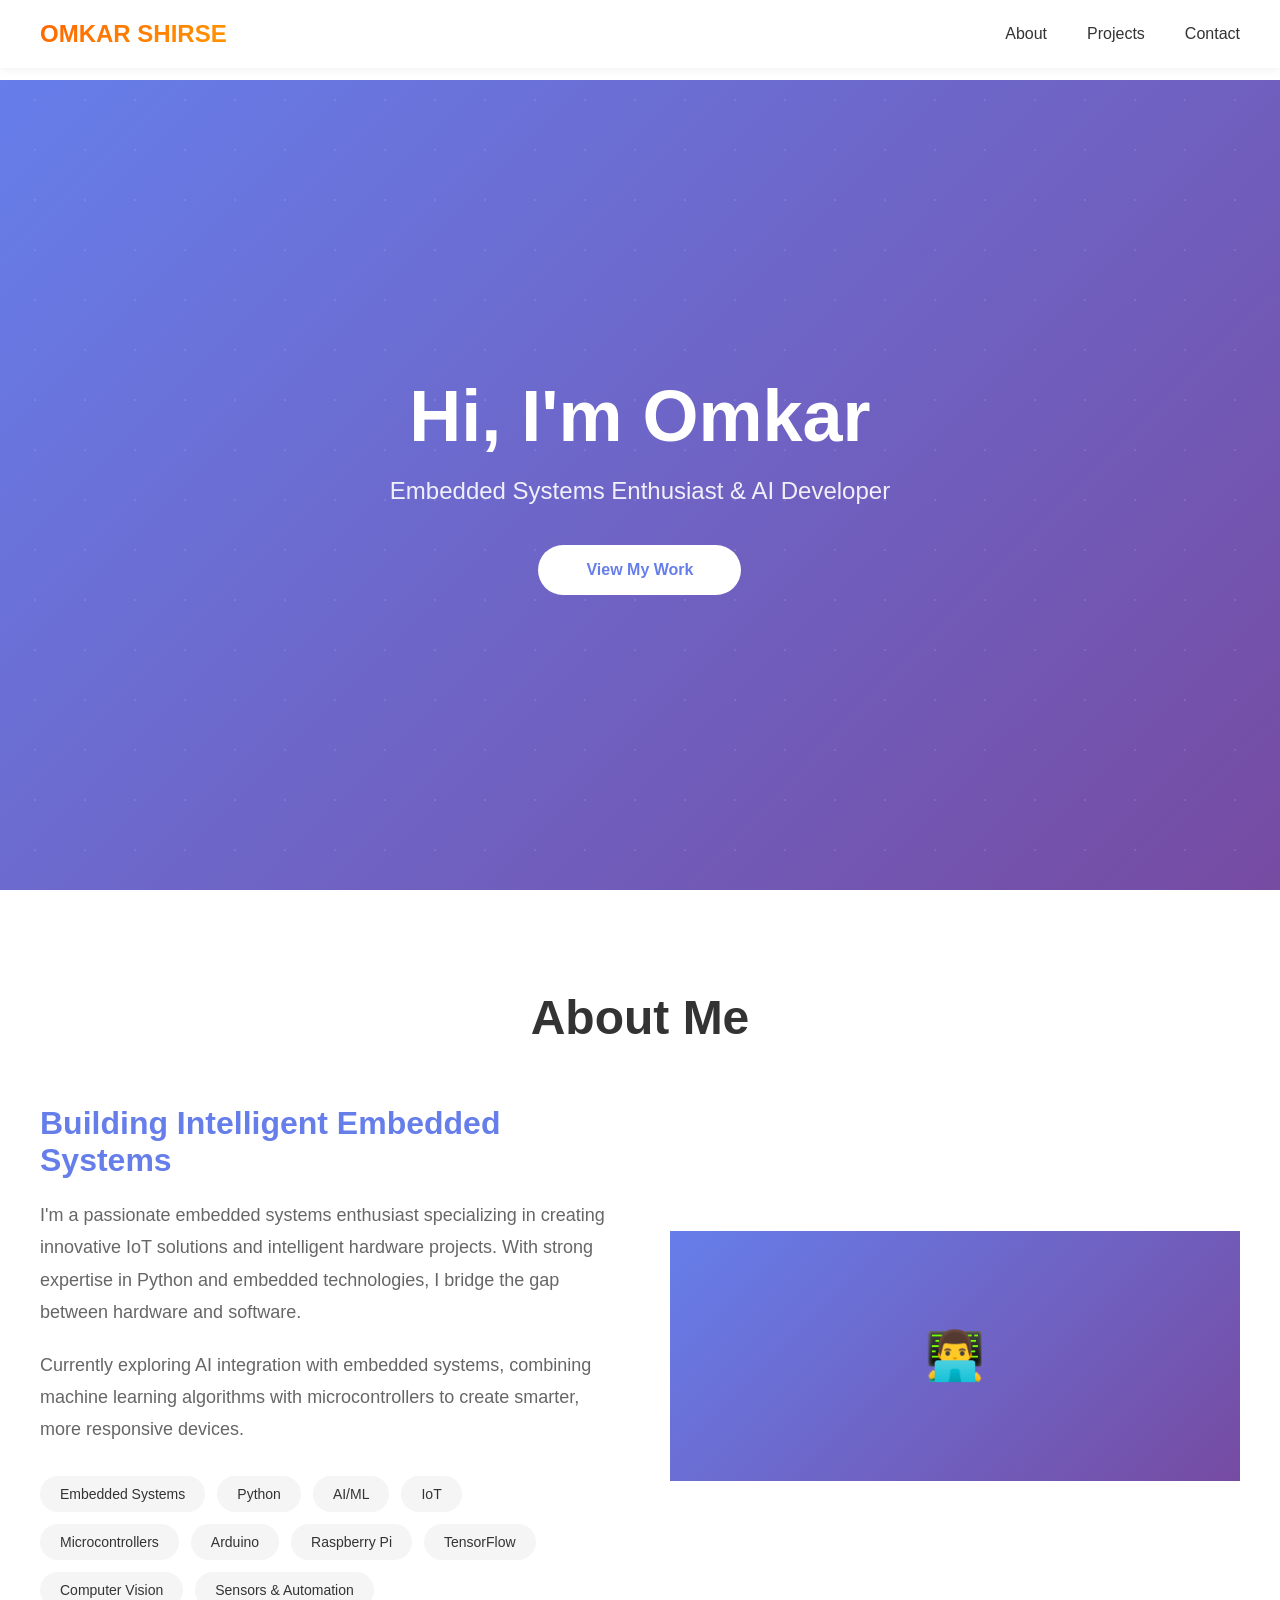
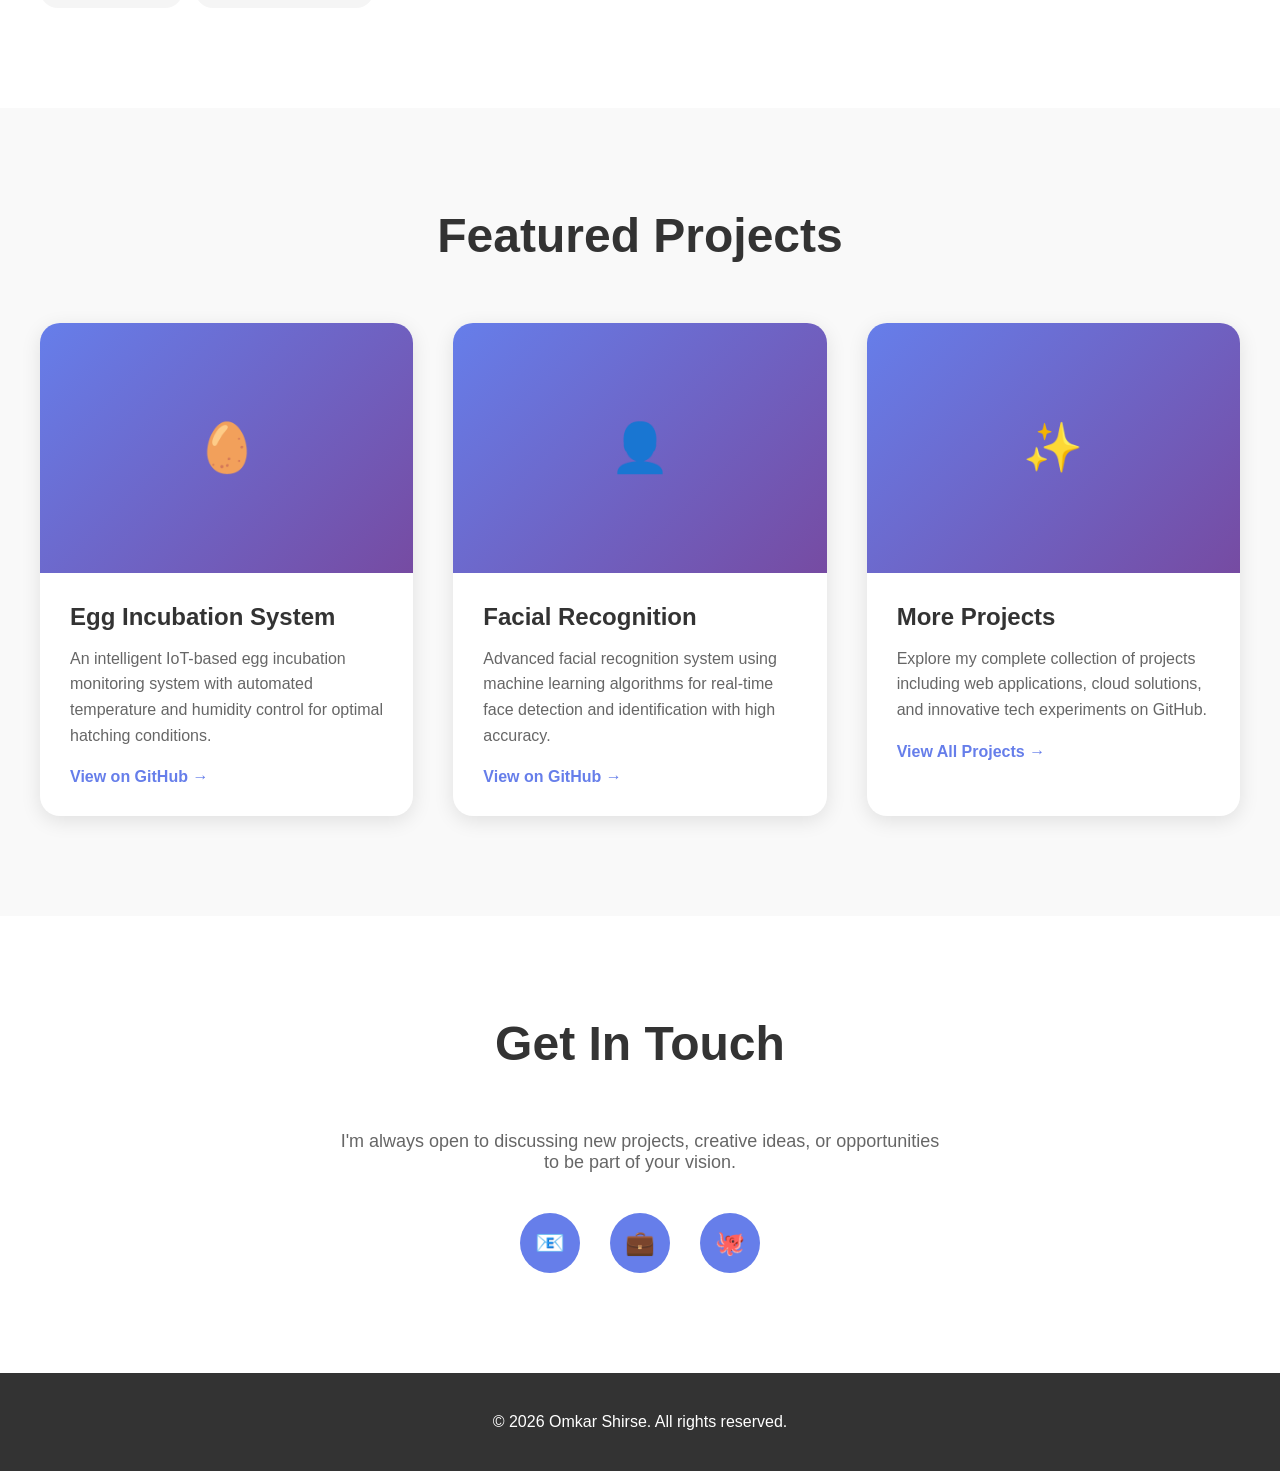
==== commit 9bfb8732: "Rename File.html to index.html" ====
--- a/index.html
+++ b/index.html
@@ -1,217 +1,443 @@
-<!DOCTYPE html>
-<html lang="en" class="scroll-smooth">
-<head>
-    <meta charset="UTF-8">
-    <meta name="viewport" content="width=device-width, initial-scale=1.0">
-    <title>Omkar Shirse | E&T Engineer</title>
-    <script src="https://cdn.tailwindcss.com"></script>
-    <link rel="preconnect" href="https://fonts.googleapis.com">
-    <link rel="preconnect" href="https://fonts.gstatic.com" crossorigin>
-    <link href="https://fonts.googleapis.com/css2?family=Roboto:wght@300;400;500;700&display=swap" rel="stylesheet">
-    <!-- Link to the external CSS file -->
-    <link rel="stylesheet" href="style.css">
-</head>
-<body class="antialiased">
-
-    <!-- Corner Graphics -->
-    <div class="corner-graphic" style="top: -100px; left: -100px;"></div>
-    <div class="corner-graphic" style="top: -100px; right: -100px; --rotation: 90deg; transform: rotate(90deg);"></div>
-    <div class="corner-graphic" style="bottom: -100px; left: -100px; --rotation: -90deg; transform: rotate(-90deg);"></div>
-    <div class="corner-graphic" style="bottom: -100px; right: -100px; --rotation: 180deg; transform: rotate(180deg);"></div>
-
-
-    <!-- Header & Navigation -->
-    <header class="bg-black/80 backdrop-blur-lg sticky top-0 z-50 border-b border-gray-800">
-        <nav class="container mx-auto px-6 py-4 flex justify-between items-center">
-            <a href="#" class="text-xl font-bold text-white">Omkar Shirse</a>
-            <div class="hidden md:flex items-center space-x-8">
-                <a href="#home" class="text-gray-300 hover:text-jawa-gold transition-colors duration-300 font-medium">Home</a>
-                <a href="#about" class="text-gray-300 hover:text-jawa-gold transition-colors duration-300 font-medium">About</a>
-                <a href="#skills" class="text-gray-300 hover:text-jawa-gold transition-colors duration-300 font-medium">Skills</a>
-                <a href="#projects" class="text-gray-300 hover:text-jawa-gold transition-colors duration-300 font-medium">Projects</a>
-                <a href="#contact" class="bg-jawa-maroon text-white font-medium py-2 px-5 rounded-full hover:bg-[#800000] transition-colors duration-300">Contact Me</a>
-            </div>
-            <button id="mobile-menu-button" class="md:hidden flex items-center text-white">
-                 <svg class="w-6 h-6" fill="none" stroke="currentColor" viewBox="0 0 24 24" xmlns="http://www.w3.org/2000/svg"><path stroke-linecap="round" stroke-linejoin="round" stroke-width="2" d="M4 6h16M4 12h16m-7 6h7"></path></svg>
-            </button>
-        </nav>
-        <!-- Mobile Menu -->
-        <div id="mobile-menu" class="hidden md:hidden border-t border-gray-800 bg-black">
-            <a href="#home" class="block py-3 px-6 text-sm text-gray-300 hover:bg-gray-900">Home</a>
-            <a href="#about" class="block py-3 px-6 text-sm text-gray-300 hover:bg-gray-900">About</a>
-            <a href="#skills" class="block py-3 px-6 text-sm text-gray-300 hover:bg-gray-900">Skills</a>
-            <a href="#projects" class="block py-3 px-6 text-sm text-gray-300 hover:bg-gray-900">Projects</a>
-            <a href="#contact" class="block py-3 px-6 text-sm text-gray-300 hover:bg-gray-900">Contact</a>
-        </div>
-    </header>
-
-    <main>
-        <!-- Hero Section -->
-        <section id="home" class="bg-transparent text-center py-24 md:py-32">
-            <div class="container mx-auto px-6">
-                <h1 class="inline-block text-4xl md:text-6xl font-bold leading-tight mb-4 text-gradient text-shadow-subtle fade-in-text transition-transform duration-300 hover:scale-105">Electronics Engineer & Aspiring VLSI Professional</h1>
-                <p class="text-lg md:text-xl text-gray-400 mb-10 max-w-3xl mx-auto fade-in-text" style="animation-delay: 0.3s;">Designing and developing hardware solutions, from microcontrollers to FPGAs, with a passion for integrated circuit design.</p>
-                <a href="#projects" class="bg-jawa-maroon text-white font-medium py-3 px-8 rounded-full hover:bg-[#800000] transition-colors duration-300 inline-block fade-in-text" style="animation-delay: 0.6s;">Explore My Work</a>
-            </div>
-        </section>
-
-        <!-- About Me Section -->
-        <section id="about" class="py-24 bg-[#1E1E1E]">
-            <div class="container mx-auto px-6">
-                <div class="flex flex-col md:flex-row items-center gap-12 md:gap-16">
-                    <div class="md:w-1/3 flex-shrink-0">
-                        <img src="https://github.com/OmShirse/OmkarShirse.github.io/blob/fb10e0aefaf4fcd8edff6139f6f23cfca0185375/Profile.jpg" 
-                             alt="A portrait of Omkar Shirse" 
-                             onerror="this.onerror=null;this.src='https://placehold.co/400x400/9A2A2A/FFFFFF?text=OS';"
-                             class="rounded-full shadow-2xl mx-auto w-64 h-64 md:w-80 md:h-80 object-cover border-4 border-gray-700">
-                    </div>
-                    <div class="md:w-2/3 text-center md:text-left">
-                        <h2 class="text-3xl font-bold mb-4 text-white">I'm Omkar Shirse</h2>
-                        <p class="text-gray-300 leading-relaxed mb-4">
-                            I am an Electronics and Telecommunication Engineer with a strong passion for digital logic design and a goal to build a career in the VLSI industry. I have hands-on experience with FPGAs using tools like Xilinx Vivado.
-                        </p>
-                        <p class="text-gray-300 leading-relaxed mb-6">
-                            Beyond hardware, I'm proficient with microcontrollers like Arduino and ESP32, and I enjoy using Python to create practical applications. I also have a creative side, with skills in video editing using DaVinci Resolve, Adobe Photoshop, and Lightroom.
-                        </p>
-                        <div class="flex justify-center md:justify-start space-x-5 mt-6">
-                            <a href="https://github.com/OmShirse" target="_blank" rel="noopener noreferrer" class="text-gray-400 hover:text-white"><svg class="w-7 h-7" fill="currentColor" viewBox="0 0 24 24" aria-hidden="true"><path fill-rule="evenodd" d="M12 2C6.477 2 2 6.477 2 12c0 4.418 2.865 8.168 6.838 9.49.5.092.682-.217.682-.482 0-.237-.009-.868-.014-1.703-2.782.605-3.369-1.343-3.369-1.343-.454-1.158-1.11-1.466-1.11-1.466-.908-.62.069-.608.069-.608 1.003.07 1.531 1.032 1.531 1.032.892 1.53 2.341 1.088 2.91.832.092-.647.35-1.088.636-1.338-2.22-.253-4.555-1.113-4.555-4.951 0-1.093.39-1.988 1.03-2.688-.103-.253-.446-1.272.098-2.65 0 0 .84-.27 2.75 1.026A9.564 9.564 0 0112 6.844c.85.004 1.705.115 2.504.337 1.909-1.296 2.747-1.027 2.747-1.027.546 1.378.203 2.398.1 2.65.64.7 1.028 1.595 1.028 2.688 0 3.848-2.338 4.695-4.566 4.943.359.309.678.92.678 1.855 0 1.338-.012 2.419-.012 2.747 0 .268.18.58.688.482A10.001 10.001 0 0022 12c0-5.523-4.477-10-10-10z" clip-rule="evenodd" /></svg></a>
-                            <a href="https://www.linkedin.com/in/omkar-shirse-6520b1259/" target="_blank" rel="noopener noreferrer" class="text-gray-400 hover:text-jawa-gold"><svg class="w-7 h-7" fill="currentColor" viewBox="0 0 24 24" aria-hidden="true"><path d="M19 0h-14c-2.761 0-5 2.239-5 5v14c0 2.761 2.239 5 5 5h14c2.762 0 5-2.239 5-5v-14c0-2.761-2.238-5-5-5zm-11 19h-3v-11h3v11zm-1.5-12.268c-.966 0-1.75-.784-1.75-1.75s.784-1.75 1.75-1.75 1.75.784 1.75 1.75-.784 1.75-1.75 1.75zm13.5 12.268h-3v-5.604c0-3.368-4-3.113-4 0v5.604h-3v-11h3v1.765c1.396-2.586 7-2.777 7 2.476v6.759z"/></svg></a>
-                        </div>
-                    </div>
-                </div>
-            </div>
-        </section>
-        
-        <!-- Skills Section -->
-        <section id="skills" class="py-24 bg-black/50">
-            <div class="container mx-auto px-6">
-                <h2 class="text-4xl font-bold text-center mb-4 text-white">My Skillset</h2>
-                <p class="text-lg text-center text-gray-400 mb-12 max-w-2xl mx-auto">A collection of tools and technologies I use to bring ideas to life.</p>
-                <div class="grid grid-cols-1 md:grid-cols-3 gap-8 max-w-4xl mx-auto">
-                    <div class="bg-[#1E1E1E] rounded-2xl p-6 border border-gray-700 text-center transition-all duration-300 hover:shadow-lg hover:border-jawa-gold">
-                        <div class="mb-4"><svg class="w-16 h-16 mx-auto jawa-maroon" xmlns="http://www.w3.org/2000/svg" fill="none" viewBox="0 0 24 24" stroke="currentColor"><path stroke-linecap="round" stroke-linejoin="round" stroke-width="1.5" d="M9 3v4m6-4v4m-6 4v4m6-4v4m-6 4v4m6-4v4M3 12h18M3 6h18M3 18h18" /></svg></div>
-                        <h3 class="text-xl font-bold mb-3 text-white">VLSI & Hardware</h3>
-                        <p class="text-gray-400">Verilog/VHDL, Xilinx Vivado, FPGA Design, Digital Logic, Circuit Design.</p>
-                    </div>
-                    <div class="bg-[#1E1E1E] rounded-2xl p-6 border border-gray-700 text-center transition-all duration-300 hover:shadow-lg hover:border-jawa-gold">
-                        <div class="mb-4"><svg class="w-16 h-16 mx-auto jawa-gold" xmlns="http://www.w3.org/2000/svg" fill="none" viewBox="0 0 24 24" stroke="currentColor"><path stroke-linecap="round" stroke-linejoin="round" stroke-width="1.5" d="M10 20l4-16m4 4l4 4-4 4M6 16l-4-4 4-4" /></svg></div>
-                        <h3 class="text-xl font-bold mb-3 text-white">Software & Embedded</h3>
-                        <p class="text-gray-400">Python, C/C++, Arduino, ESP32, Microcontroller Programming.</p>
-                    </div>
-                    <div class="bg-[#1E1E1E] rounded-2xl p-6 border border-gray-700 text-center transition-all duration-300 hover:shadow-lg hover:border-jawa-gold">
-                        <div class="mb-4"><svg class="w-16 h-16 mx-auto text-gray-400" xmlns="http://www.w3.org/2000/svg" fill="none" viewBox="0 0 24 24" stroke="currentColor"><path stroke-linecap="round" stroke-linejoin="round" stroke-width="1.5" d="M15 10l4.553-2.276A1 1 0 0121 8.618v6.764a1 1 0 01-1.447.894L15 14M5 18h8a2 2 0 002-2V8a2 2 0 00-2-2H5a2 2 0 00-2 2v8a2 2 0 002 2z" /></svg></div>
-                        <h3 class="text-xl font-bold mb-3 text-white">Creative Tools</h3>
-                        <p class="text-gray-400">DaVinci Resolve, Adobe Photoshop, Adobe Lightroom, Video Editing, Post-Production.</p>
-                    </div>
-                </div>
-            </div>
-        </section>
-
-        <!-- Projects Section -->
-        <section id="projects" class="py-24 bg-[#1E1E1E]">
-            <div class="container mx-auto px-6">
-                <h2 class="text-4xl font-bold text-center mb-4 text-white">Selected Works</h2>
-                <p class="text-lg text-center text-gray-400 mb-12 max-w-2xl mx-auto">Here are a few projects I've worked on recently. Want to see more? <a href="mailto:omshirse3002@gmail.com" class="text-jawa-gold font-medium hover:underline">Email me</a>.</p>
-                <div class="grid grid-cols-1 sm:grid-cols-2 lg:grid-cols-4 gap-6">
-                    <!-- Project 1 -->
-                    <a href="https://github.com/OmShirse" target="_blank" rel="noopener noreferrer" class="block bg-gray-800/50 backdrop-blur-lg rounded-2xl overflow-hidden border border-jawa-gold/20 transition-all duration-300 hover:shadow-lg hover:shadow-jawa-gold/30 hover:border-jawa-gold/80 hover:-translate-y-2 text-center">
-                        <div class="p-6 flex flex-col items-center justify-center h-full">
-                            <svg class="w-16 h-16 mb-4 text-jawa-maroon" xmlns="http://www.w3.org/2000/svg" fill="none" viewBox="0 0 24 24" stroke="currentColor"><path stroke-linecap="round" stroke-linejoin="round" stroke-width="2" d="M8 9l4-4 4 4m0 6l-4 4-4-4" /></svg>
-                            <h3 class="text-lg font-bold mb-1 text-white">UART</h3>
-                            <p class="text-sm text-gray-400">VLSI Hardware</p>
-                        </div>
-                    </a>
-                    <!-- Project 2 -->
-                    <a href="https://github.com/OmShirse" target="_blank" rel="noopener noreferrer" class="block bg-gray-800/50 backdrop-blur-lg rounded-2xl overflow-hidden border border-jawa-gold/20 transition-all duration-300 hover:shadow-lg hover:shadow-jawa-gold/30 hover:border-jawa-gold/80 hover:-translate-y-2 text-center">
-                        <div class="p-6 flex flex-col items-center justify-center h-full">
-                            <svg class="w-16 h-16 mb-4 text-jawa-maroon" xmlns="http://www.w3.org/2000/svg" fill="none" viewBox="0 0 24 24" stroke="currentColor"><path stroke-linecap="round" stroke-linejoin="round" stroke-width="2" d="M9 3v4m6-4v4m-6 4v4m6-4v4m-6 4v4m6-4v4M3 12h18M3 6h18M3 18h18" /></svg>
-                            <h3 class="text-lg font-bold mb-1 text-white">ALU 4-Bit</h3>
-                            <p class="text-sm text-gray-400">VLSI Hardware</p>
-                        </div>
-                    </a>
-                    <!-- Project 3 -->
-                    <a href="https://github.com/OmShirse" target="_blank" rel="noopener noreferrer" class="block bg-gray-800/50 backdrop-blur-lg rounded-2xl overflow-hidden border border-jawa-gold/20 transition-all duration-300 hover:shadow-lg hover:shadow-jawa-gold/30 hover:border-jawa-gold/80 hover:-translate-y-2 text-center">
-                        <div class="p-6 flex flex-col items-center justify-center h-full">
-                            <svg class="w-16 h-16 mb-4 text-jawa-gold" xmlns="http://www.w3.org/2000/svg" fill="none" viewBox="0 0 24 24" stroke="currentColor"><path stroke-linecap="round" stroke-linejoin="round" stroke-width="2" d="M10 20l4-16m4 4l4 4-4 4M6 16l-4-4 4-4" /></svg>
-                            <h3 class="text-lg font-bold mb-1 text-white">Facial Recognition</h3>
-                            <p class="text-sm text-gray-400">Python Software</p>
-                        </div>
-                    </a>
-                    <!-- Project 4 -->
-                    <a href="https://github.com/OmShirse" target="_blank" rel="noopener noreferrer" class="block bg-gray-800/50 backdrop-blur-lg rounded-2xl overflow-hidden border border-jawa-gold/20 transition-all duration-300 hover:shadow-lg hover:shadow-jawa-gold/30 hover:border-jawa-gold/80 hover:-translate-y-2 text-center">
-                        <div class="p-6 flex flex-col items-center justify-center h-full">
-                            <svg class="w-16 h-16 mb-4 text-gray-400" xmlns="http://www.w3.org/2000/svg" fill="none" viewBox="0 0 24 24" stroke="currentColor"><path stroke-linecap="round" stroke-linejoin="round" stroke-width="2" d="M9 3v4m6-4v4m-6 4v4m6-4v4m-6 4v4m6-4v4M3 12h18M3 6h18M3 18h18" /></svg>
-                            <h3 class="text-lg font-bold mb-1 text-white">ADAS Car</h3>
-                            <p class="text-sm text-gray-400">MCU Project</p>
-                        </div>
-                    </a>
-                </div>
-            </div>
-        </section>
-
-        <!-- Contact Section -->
-        <section id="contact" class="py-24 bg-black/50">
-            <div class="container mx-auto px-6 text-center">
-                <h2 class="text-4xl font-bold text-center mb-4 text-white">Get In Touch</h2>
-                <p class="text-lg text-center text-gray-400 mb-12 max-w-2xl mx-auto">I'm always open to discussing new projects, creative ideas, or opportunities to be part of your vision.</p>
-                
-                <!-- Horizontal Contact Links -->
-                <div class="flex justify-center items-center space-x-8 md:space-x-12">
-                    
-                    <!-- Call Link -->
-                    <a href="tel:+919607055740" class="flex flex-col items-center text-gray-400 group">
-                        <div class="bg-gray-800 p-5 rounded-full transition-all duration-300 group-hover:bg-jawa-gold">
-                            <svg class="w-10 h-10 text-gray-300 group-hover:text-black transition-colors" xmlns="http://www.w3.org/2000/svg" fill="none" viewBox="0 0 24 24" stroke="currentColor"><path stroke-linecap="round" stroke-linejoin="round" stroke-width="2" d="M3 5a2 2 0 012-2h3.28a1 1 0 01.948.684l1.498 4.493a1 1 0 01-.502 1.21l-2.257 1.13a11.042 11.042 0 005.516 5.516l1.13-2.257a1 1 0 011.21-.502l4.493 1.498a1 1 0 01.684.949V19a2 2 0 01-2 2h-1C9.716 21 3 14.284 3 6V5z" /></svg>
-                        </div>
-                        <p class="mt-4 font-semibold text-white">Call</p>
-                    </a>
-
-                    <!-- Email Link -->
-                    <a href="mailto:omshirse3002@gmail.com" class="flex flex-col items-center text-gray-400 group">
-                        <div class="bg-gray-800 p-5 rounded-full transition-all duration-300 group-hover:bg-jawa-gold">
-                            <svg class="w-10 h-10 text-gray-300 group-hover:text-black transition-colors" xmlns="http://www.w3.org/2000/svg" fill="none" viewBox="0 0 24 24" stroke="currentColor"><path stroke-linecap="round" stroke-linejoin="round" stroke-width="2" d="M3 8l7.89 5.26a2 2 0 002.22 0L21 8M5 19h14a2 2 0 002-2V7a2 2 0 00-2-2H5a2 2 0 00-2 2v10a2 2 0 002 2z" /></svg>
-                        </div>
-                        <p class="mt-4 font-semibold text-white">Email</p>
-                    </a>
-                    
-                    <!-- LinkedIn Link -->
-                    <a href="https://www.linkedin.com/in/omkar-shirse-6520b1259/" target="_blank" rel="noopener noreferrer" class="flex flex-col items-center text-gray-400 group">
-                        <div class="bg-gray-800 p-5 rounded-full transition-all duration-300 group-hover:bg-jawa-gold">
-                            <svg class="w-10 h-10 text-gray-300 group-hover:text-black transition-colors" fill="currentColor" viewBox="0 0 24 24" aria-hidden="true"><path d="M19 0h-14c-2.761 0-5 2.239-5 5v14c0 2.761 2.239 5 5 5h14c2.762 0 5-2.239 5-5v-14c0-2.761-2.238-5-5-5zm-11 19h-3v-11h3v11zm-1.5-12.268c-.966 0-1.75-.784-1.75-1.75s.784-1.75 1.75-1.75 1.75.784 1.75 1.75-.784 1.75-1.75 1.75zm13.5 12.268h-3v-5.604c0-3.368-4-3.113-4 0v5.604h-3v-11h3v1.765c1.396-2.586 7-2.777 7 2.476v6.759z"/></svg>
-                        </div>
-                        <p class="mt-4 font-semibold text-white">LinkedIn</p>
-                    </a>
-
-                    <!-- GitHub Link -->
-                    <a href="https://github.com/OmShirse" target="_blank" rel="noopener noreferrer" class="flex flex-col items-center text-gray-400 group">
-                        <div class="bg-gray-800 p-5 rounded-full transition-all duration-300 group-hover:bg-jawa-gold">
-                             <svg class="w-10 h-10 text-gray-300 group-hover:text-black transition-colors" fill="currentColor" viewBox="0 0 24 24" aria-hidden="true"><path fill-rule="evenodd" d="M12 2C6.477 2 2 6.477 2 12c0 4.418 2.865 8.168 6.838 9.49.5.092.682-.217.682-.482 0-.237-.009-.868-.014-1.703-2.782.605-3.369-1.343-3.369-1.343-.454-1.158-1.11-1.466-1.11-1.466-.908-.62.069-.608.069-.608 1.003.07 1.531 1.032 1.531 1.032.892 1.53 2.341 1.088 2.91.832.092-.647.35-1.088.636-1.338-2.22-.253-4.555-1.113-4.555-4.951 0-1.093.39-1.988 1.03-2.688-.103-.253-.446-1.272.098-2.65 0 0 .84-.27 2.75 1.026A9.564 9.564 0 0112 6.844c.85.004 1.705.115 2.504.337 1.909-1.296 2.747-1.027 2.747-1.027.546 1.378.203 2.398.1 2.65.64.7 1.028 1.595 1.028 2.688 0 3.848-2.338 4.695-4.566 4.943.359.309.678.92.678 1.855 0 1.338-.012 2.419-.012 2.747 0 .268.18.58.688.482A10.001 10.001 0 0022 12c0-5.523-4.477-10-10-10z" clip-rule="evenodd" /></svg>
-                        </div>
-                        <p class="mt-4 font-semibold text-white">GitHub</p>
-                    </a>
-                </div>
-            </div>
-        </section>
-
-    </main>
-    <footer class="bg-black border-t border-gray-800">
-        <div class="container mx-auto px-6 py-8 text-center text-gray-400">
-            <div class="flex justify-center space-x-6 mb-6">
-               <a href="https://github.com/OmShirse" target="_blank" rel="noopener noreferrer" class="hover:text-white">GitHub</a>
-               <a href="https://www.linkedin.com/in/omkar-shirse-6520b1259/" target="_blank" rel="noopener noreferrer" class="hover:text-jawa-gold">LinkedIn</a>
-            </div>
-            <p>&copy; 2024 Omkar Shirse. All rights reserved.</p>
-             <p class="text-sm mt-2">Design inspired by the classic Jawa aesthetic.</p>
-        </div>
-    </footer>
-    <script>
-        // JavaScript for mobile menu toggle
-        const mobileMenuButton = document.getElementById('mobile-menu-button');
-        const mobileMenu = document.getElementById('mobile-menu');
-
-        mobileMenuButton.addEventListener('click', () => {
-            mobileMenu.classList.toggle('hidden');
-        });
-    </script>
-</body>
-</html>
+<!DOCTYPE html>
+<html lang="en">
+<head>
+    <meta charset="UTF-8">
+    <meta name="viewport" content="width=device-width, initial-scale=1.0">
+    <title>Omkar Shirse - Portfolio</title>
+    <style>
+        * {
+            margin: 0;
+            padding: 0;
+            box-sizing: border-box;
+        }
+
+        body {
+            font-family: -apple-system, BlinkMacSystemFont, 'Segoe UI', Roboto, 'Helvetica Neue', Arial, sans-serif;
+            color: #333;
+            overflow-x: hidden;
+        }
+
+        /* Header */
+        header {
+            position: fixed;
+            top: 0;
+            width: 100%;
+            background: rgba(255, 255, 255, 0.95);
+            backdrop-filter: blur(10px);
+            z-index: 1000;
+            box-shadow: 0 2px 10px rgba(0,0,0,0.05);
+        }
+
+        nav {
+            max-width: 1400px;
+            margin: 0 auto;
+            display: flex;
+            justify-content: space-between;
+            align-items: center;
+            padding: 20px 40px;
+        }
+
+        .logo {
+            font-size: 24px;
+            font-weight: 700;
+            background: linear-gradient(135deg, #ff6600, #ff9500);
+            -webkit-background-clip: text;
+            -webkit-text-fill-color: transparent;
+            background-clip: text;
+        }
+
+        .nav-links {
+            display: flex;
+            gap: 40px;
+            list-style: none;
+        }
+
+        .nav-links a {
+            text-decoration: none;
+            color: #333;
+            font-weight: 500;
+            transition: color 0.3s;
+        }
+
+        .nav-links a:hover {
+            color: #ff6600;
+        }
+
+        /* Hero Section */
+        .hero {
+            margin-top: 80px;
+            height: 90vh;
+            background: linear-gradient(135deg, #667eea 0%, #764ba2 100%);
+            display: flex;
+            align-items: center;
+            justify-content: center;
+            position: relative;
+            overflow: hidden;
+        }
+
+        .hero::before {
+            content: '';
+            position: absolute;
+            width: 200%;
+            height: 200%;
+            background: radial-gradient(circle, rgba(255,255,255,0.1) 1px, transparent 1px);
+            background-size: 50px 50px;
+            animation: moveGrid 20s linear infinite;
+        }
+
+        @keyframes moveGrid {
+            0% { transform: translate(0, 0); }
+            100% { transform: translate(50px, 50px); }
+        }
+
+        .hero-content {
+            text-align: center;
+            color: white;
+            z-index: 1;
+            padding: 40px;
+        }
+
+        .hero h1 {
+            font-size: 72px;
+            font-weight: 700;
+            margin-bottom: 20px;
+            animation: fadeInUp 1s ease;
+        }
+
+        .hero p {
+            font-size: 24px;
+            margin-bottom: 40px;
+            opacity: 0.9;
+            animation: fadeInUp 1s ease 0.2s backwards;
+        }
+
+        .cta-button {
+            display: inline-block;
+            padding: 16px 48px;
+            background: white;
+            color: #667eea;
+            text-decoration: none;
+            border-radius: 50px;
+            font-weight: 600;
+            transition: transform 0.3s, box-shadow 0.3s;
+            animation: fadeInUp 1s ease 0.4s backwards;
+        }
+
+        .cta-button:hover {
+            transform: translateY(-3px);
+            box-shadow: 0 10px 30px rgba(0,0,0,0.2);
+        }
+
+        @keyframes fadeInUp {
+            from {
+                opacity: 0;
+                transform: translateY(30px);
+            }
+            to {
+                opacity: 1;
+                transform: translateY(0);
+            }
+        }
+
+        /* Sections */
+        section {
+            max-width: 1400px;
+            margin: 0 auto;
+            padding: 100px 40px;
+        }
+
+        .section-title {
+            font-size: 48px;
+            font-weight: 700;
+            margin-bottom: 60px;
+            text-align: center;
+        }
+
+        /* About Section */
+        .about-content {
+            display: grid;
+            grid-template-columns: 1fr 1fr;
+            gap: 60px;
+            align-items: center;
+        }
+
+        .about-text h3 {
+            font-size: 32px;
+            margin-bottom: 20px;
+            color: #667eea;
+        }
+
+        .about-text p {
+            font-size: 18px;
+            line-height: 1.8;
+            color: #666;
+            margin-bottom: 20px;
+        }
+
+        .skills {
+            display: flex;
+            flex-wrap: wrap;
+            gap: 12px;
+            margin-top: 30px;
+        }
+
+        .skill-tag {
+            padding: 10px 20px;
+            background: #f5f5f5;
+            border-radius: 20px;
+            font-size: 14px;
+            font-weight: 500;
+            transition: all 0.3s;
+        }
+
+        .skill-tag:hover {
+            background: #667eea;
+            color: white;
+            transform: translateY(-2px);
+        }
+
+        /* Projects Section */
+        .projects {
+            background: #f9f9f9;
+            margin: 0;
+            max-width: 100%;
+        }
+
+        .project-grid {
+            display: grid;
+            grid-template-columns: repeat(auto-fit, minmax(350px, 1fr));
+            gap: 40px;
+        }
+
+        .project-card {
+            background: white;
+            border-radius: 20px;
+            overflow: hidden;
+            box-shadow: 0 5px 20px rgba(0,0,0,0.1);
+            transition: transform 0.3s, box-shadow 0.3s;
+        }
+
+        .project-card:hover {
+            transform: translateY(-10px);
+            box-shadow: 0 15px 40px rgba(0,0,0,0.15);
+        }
+
+        .project-image {
+            width: 100%;
+            height: 250px;
+            background: linear-gradient(135deg, #667eea 0%, #764ba2 100%);
+            display: flex;
+            align-items: center;
+            justify-content: center;
+            font-size: 48px;
+            color: white;
+        }
+
+        .project-content {
+            padding: 30px;
+        }
+
+        .project-content h3 {
+            font-size: 24px;
+            margin-bottom: 15px;
+        }
+
+        .project-content p {
+            color: #666;
+            line-height: 1.6;
+            margin-bottom: 20px;
+        }
+
+        .project-link {
+            color: #667eea;
+            text-decoration: none;
+            font-weight: 600;
+            transition: color 0.3s;
+        }
+
+        .project-link:hover {
+            color: #764ba2;
+        }
+
+        /* Contact Section */
+        .contact-content {
+            max-width: 600px;
+            margin: 0 auto;
+            text-align: center;
+        }
+
+        .contact-links {
+            display: flex;
+            justify-content: center;
+            gap: 30px;
+            margin-top: 40px;
+        }
+
+        .contact-link {
+            display: inline-flex;
+            align-items: center;
+            justify-content: center;
+            width: 60px;
+            height: 60px;
+            background: #667eea;
+            color: white;
+            border-radius: 50%;
+            text-decoration: none;
+            font-size: 24px;
+            transition: transform 0.3s, background 0.3s;
+        }
+
+        .contact-link:hover {
+            transform: scale(1.1);
+            background: #764ba2;
+        }
+
+        /* Footer */
+        footer {
+            background: #333;
+            color: white;
+            text-align: center;
+            padding: 40px;
+        }
+
+        /* Responsive */
+        @media (max-width: 768px) {
+            .hero h1 { font-size: 48px; }
+            .hero p { font-size: 18px; }
+            .about-content { grid-template-columns: 1fr; }
+            .nav-links { display: none; }
+            section { padding: 60px 20px; }
+            .project-grid { grid-template-columns: 1fr; }
+        }
+    </style>
+</head>
+<body>
+    <header>
+        <nav>
+            <div class="logo">OMKAR SHIRSE</div>
+            <ul class="nav-links">
+                <li><a href="#about">About</a></li>
+                <li><a href="#projects">Projects</a></li>
+                <li><a href="#contact">Contact</a></li>
+            </ul>
+        </nav>
+    </header>
+
+    <div class="hero">
+        <div class="hero-content">
+            <h1>Hi, I'm Omkar</h1>
+            <p>Embedded Systems Enthusiast & AI Developer</p>
+            <a href="#projects" class="cta-button">View My Work</a>
+        </div>
+    </div>
+
+    <section id="about">
+        <h2 class="section-title">About Me</h2>
+        <div class="about-content">
+            <div class="about-text">
+                <h3>Building Intelligent Embedded Systems</h3>
+                <p>I'm a passionate embedded systems enthusiast specializing in creating innovative IoT solutions and intelligent hardware projects. With strong expertise in Python and embedded technologies, I bridge the gap between hardware and software.</p>
+                <p>Currently exploring AI integration with embedded systems, combining machine learning algorithms with microcontrollers to create smarter, more responsive devices.</p>
+                <div class="skills">
+                    <span class="skill-tag">Embedded Systems</span>
+                    <span class="skill-tag">Python</span>
+                    <span class="skill-tag">AI/ML</span>
+                    <span class="skill-tag">IoT</span>
+                    <span class="skill-tag">Microcontrollers</span>
+                    <span class="skill-tag">Arduino</span>
+                    <span class="skill-tag">Raspberry Pi</span>
+                    <span class="skill-tag">TensorFlow</span>
+                    <span class="skill-tag">Computer Vision</span>
+                    <span class="skill-tag">Sensors & Automation</span>
+                </div>
+            </div>
+            <div class="about-image">
+                <div class="project-image">👨‍💻</div>
+            </div>
+        </div>
+    </section>
+
+    <section id="projects" class="projects">
+        <h2 class="section-title">Featured Projects</h2>
+        <div class="project-grid">
+            <div class="project-card">
+                <div class="project-image">🥚</div>
+                <div class="project-content">
+                    <h3>Egg Incubation System</h3>
+                    <p>An intelligent IoT-based egg incubation monitoring system with automated temperature and humidity control for optimal hatching conditions.</p>
+                    <a href="https://github.com/OmShirse" class="project-link" target="_blank">View on GitHub →</a>
+                </div>
+            </div>
+            <div class="project-card">
+                <div class="project-image">👤</div>
+                <div class="project-content">
+                    <h3>Facial Recognition</h3>
+                    <p>Advanced facial recognition system using machine learning algorithms for real-time face detection and identification with high accuracy.</p>
+                    <a href="https://github.com/OmShirse" class="project-link" target="_blank">View on GitHub →</a>
+                </div>
+            </div>
+            <div class="project-card">
+                <div class="project-image">✨</div>
+                <div class="project-content">
+                    <h3>More Projects</h3>
+                    <p>Explore my complete collection of projects including web applications, cloud solutions, and innovative tech experiments on GitHub.</p>
+                    <a href="https://github.com/OmShirse" class="project-link" target="_blank">View All Projects →</a>
+                </div>
+            </div>
+        </div>
+    </section>
+
+    <section id="contact">
+        <h2 class="section-title">Get In Touch</h2>
+        <div class="contact-content">
+            <p style="font-size: 18px; color: #666; margin-bottom: 20px;">
+                I'm always open to discussing new projects, creative ideas, or opportunities to be part of your vision.
+            </p>
+            <div class="contact-links">
+                <a href="https://github.com/OmShirse" class="contact-link" target="_blank">📧</a>
+                <a href="https://github.com/OmShirse" class="contact-link" target="_blank">💼</a>
+                <a href="https://github.com/OmShirse" class="contact-link" target="_blank">🐙</a>
+            </div>
+        </div>
+    </section>
+
+    <footer>
+        <p>&copy; 2026 Omkar Shirse. All rights reserved.</p>
+    </footer>
+
+    <script>
+        // Smooth scrolling
+        document.querySelectorAll('a[href^="#"]').forEach(anchor => {
+            anchor.addEventListener('click', function (e) {
+                e.preventDefault();
+                const target = document.querySelector(this.getAttribute('href'));
+                if (target) {
+                    target.scrollIntoView({ behavior: 'smooth', block: 'start' });
+                }
+            });
+        });
+
+        // Scroll animations
+        const observerOptions = {
+            threshold: 0.1,
+            rootMargin: '0px 0px -100px 0px'
+        };
+
+        const observer = new IntersectionObserver((entries) => {
+            entries.forEach(entry => {
+                if (entry.isIntersecting) {
+                    entry.target.style.opacity = '1';
+                    entry.target.style.transform = 'translateY(0)';
+                }
+            });
+        }, observerOptions);
+
+        document.querySelectorAll('.project-card, .about-content').forEach(el => {
+            el.style.opacity = '0';
+            el.style.transform = 'translateY(30px)';
+            el.style.transition = 'all 0.6s ease';
+            observer.observe(el);
+        });
+    </script>
+</body>
+</html>
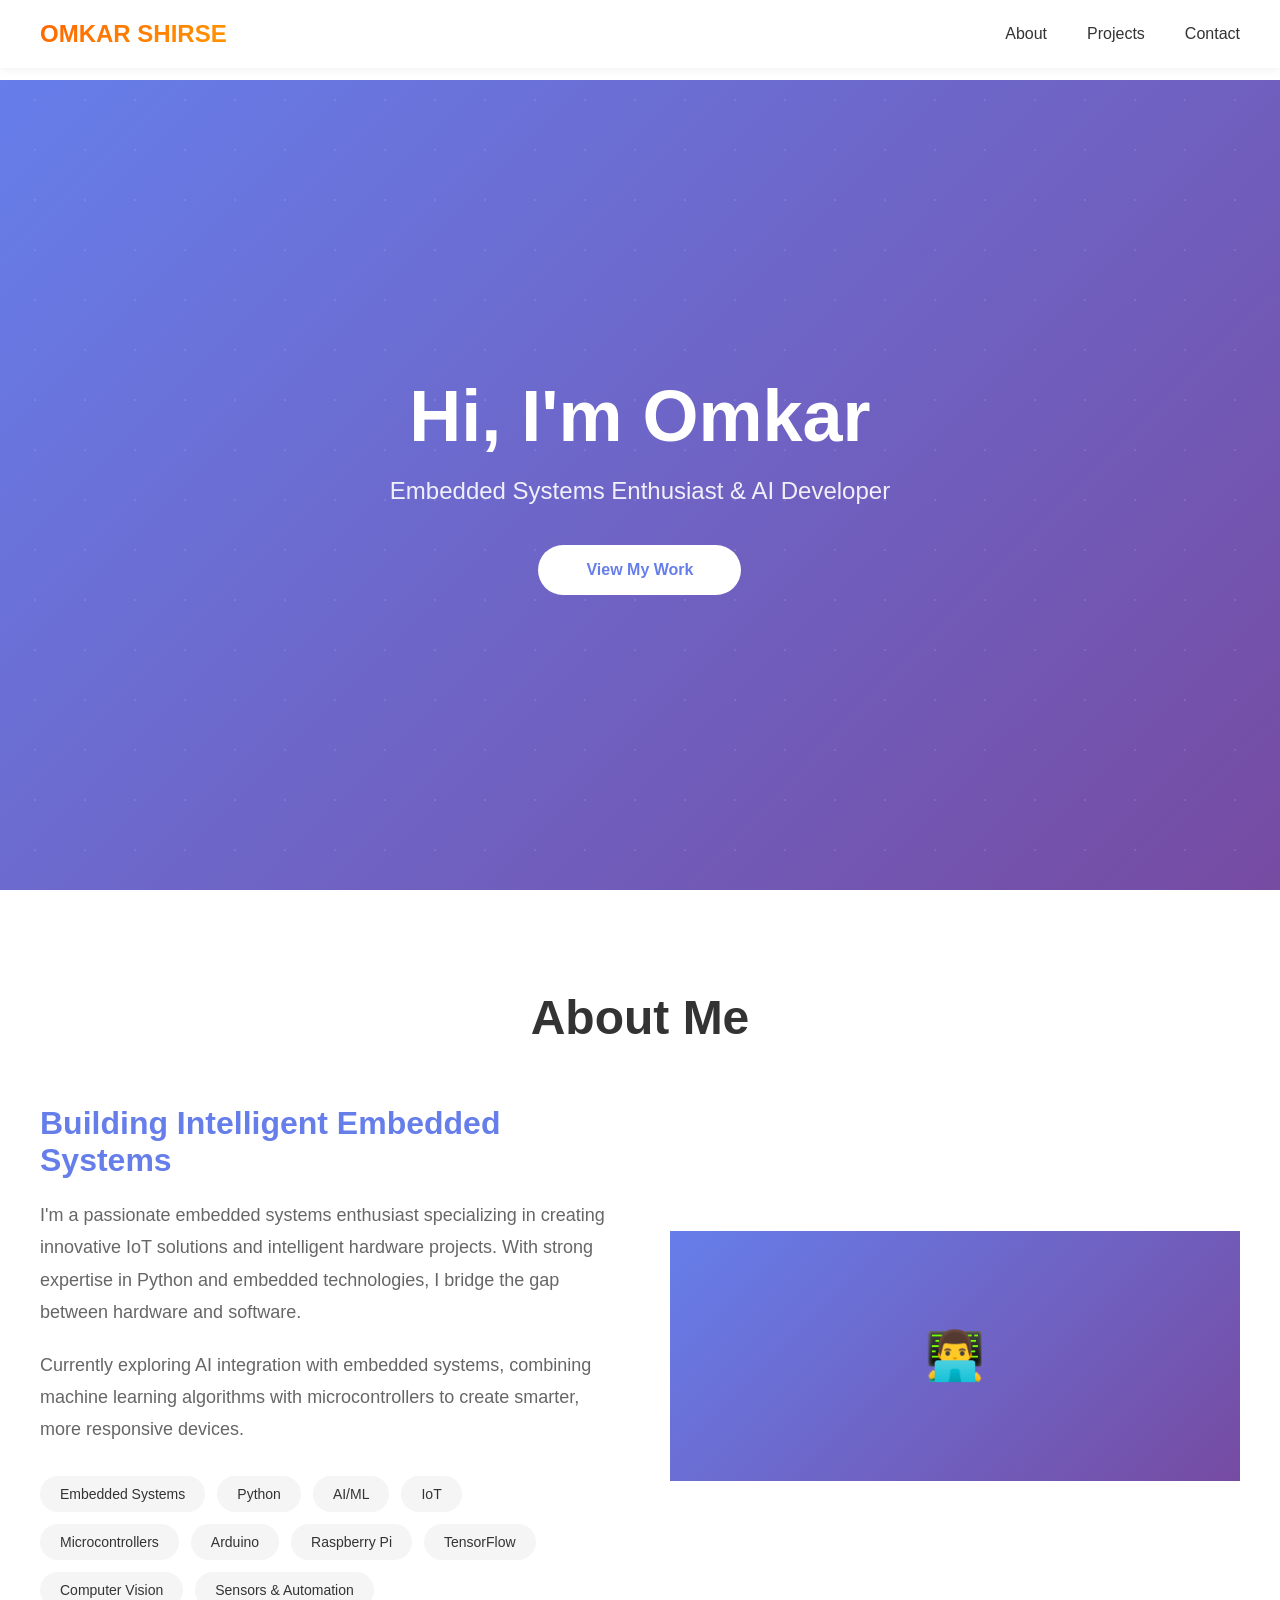
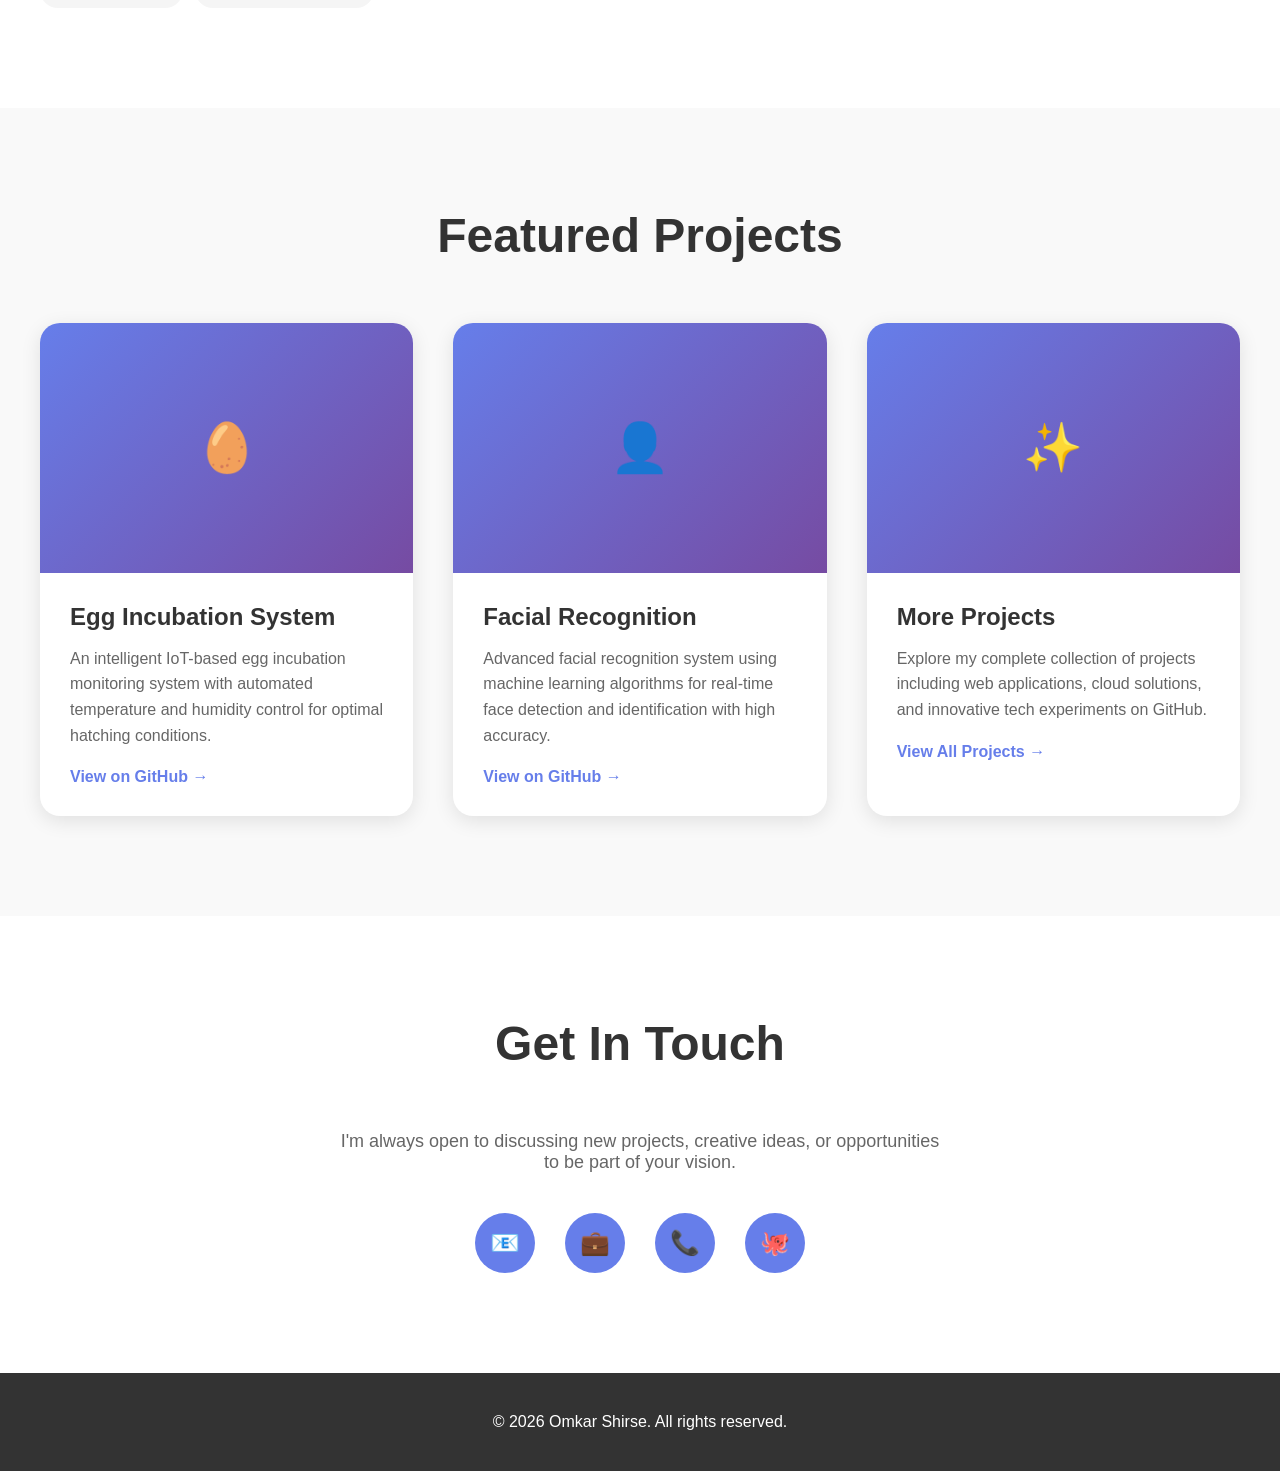
==== commit 30f6c8ac: "Update index.html" ====
--- a/index.html
+++ b/index.html
@@ -394,8 +394,9 @@
                 I'm always open to discussing new projects, creative ideas, or opportunities to be part of your vision.
             </p>
             <div class="contact-links">
-                <a href="https://github.com/OmShirse" class="contact-link" target="_blank">📧</a>
-                <a href="https://github.com/OmShirse" class="contact-link" target="_blank">💼</a>
+                <a href="mailto:omshirse3002@gmail.com" class="contact-link">📧</a>
+                <a href="https://www.linkedin.com/in/omkar-shirse-6520b1259/" class="contact-link" target="_blank">💼</a>
+                <a href="tel:+919607055740" class="contact-link">📞</a>
                 <a href="https://github.com/OmShirse" class="contact-link" target="_blank">🐙</a>
             </div>
         </div>
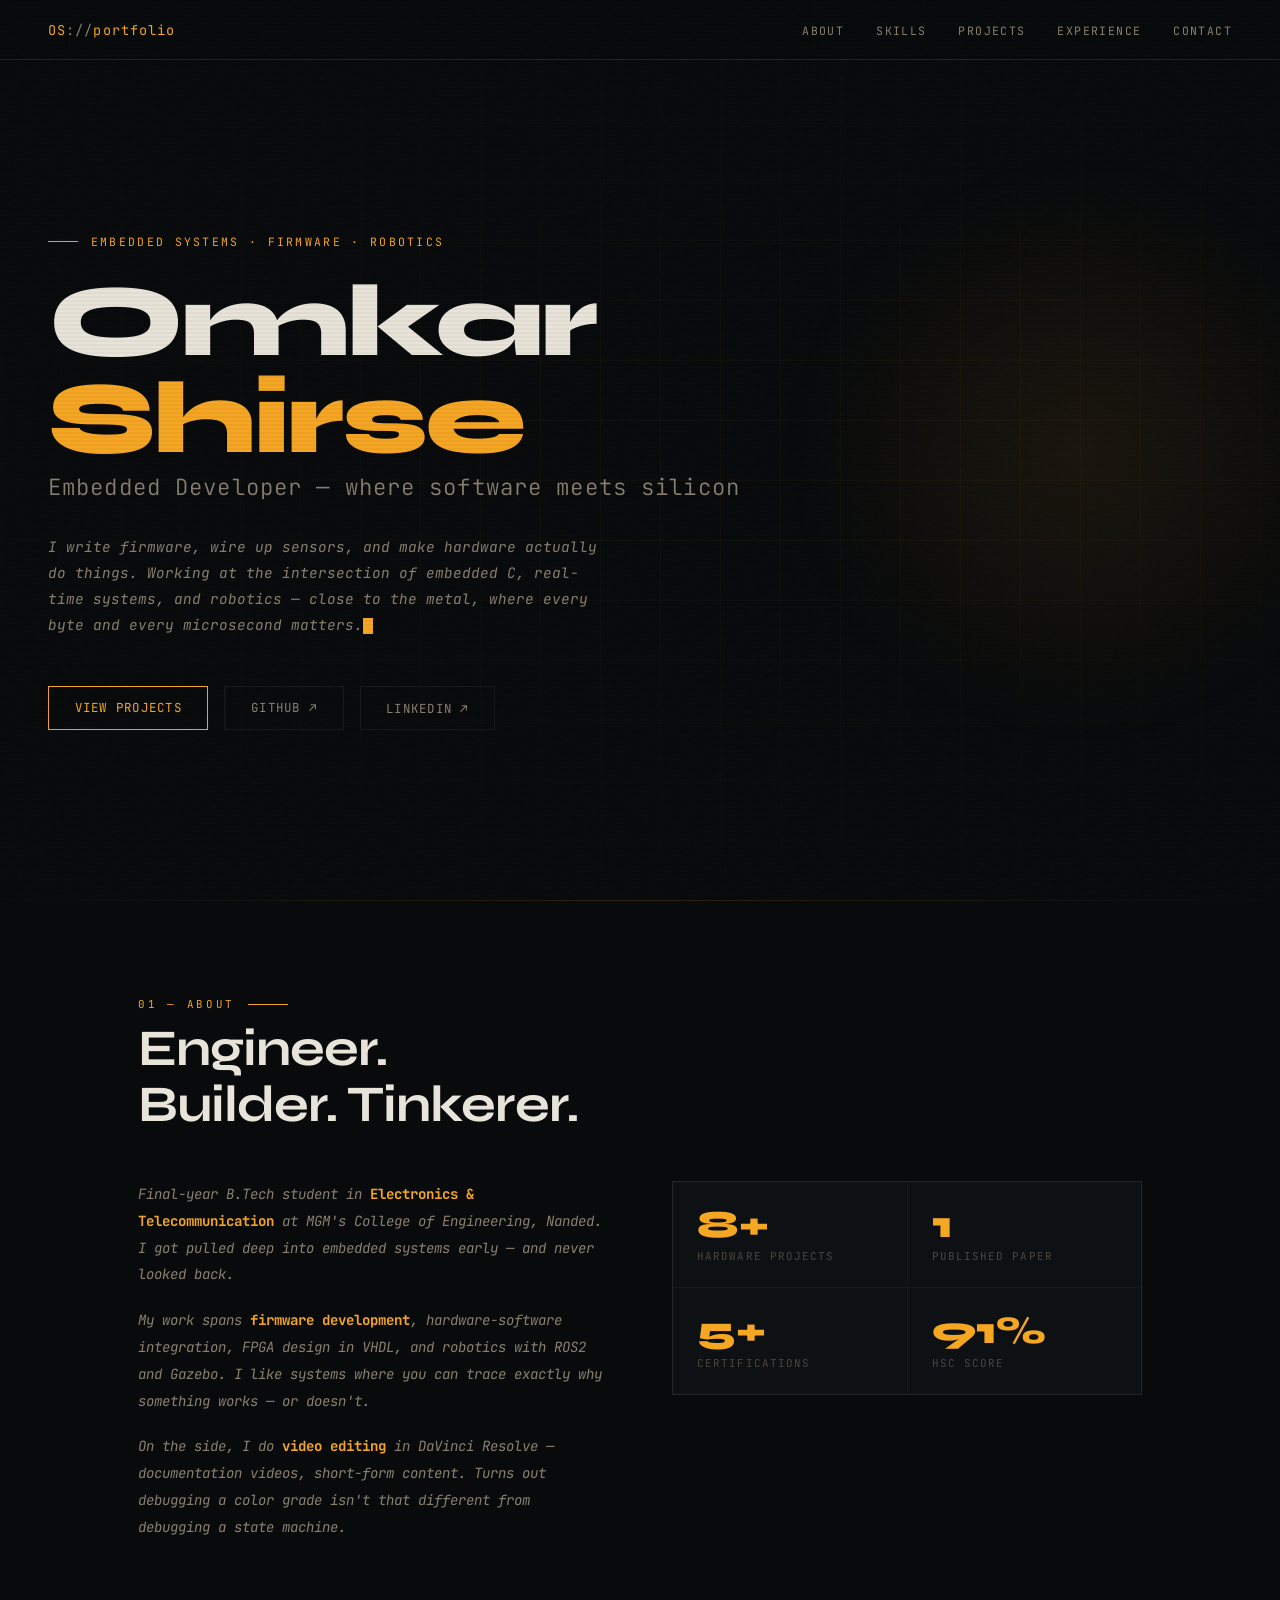
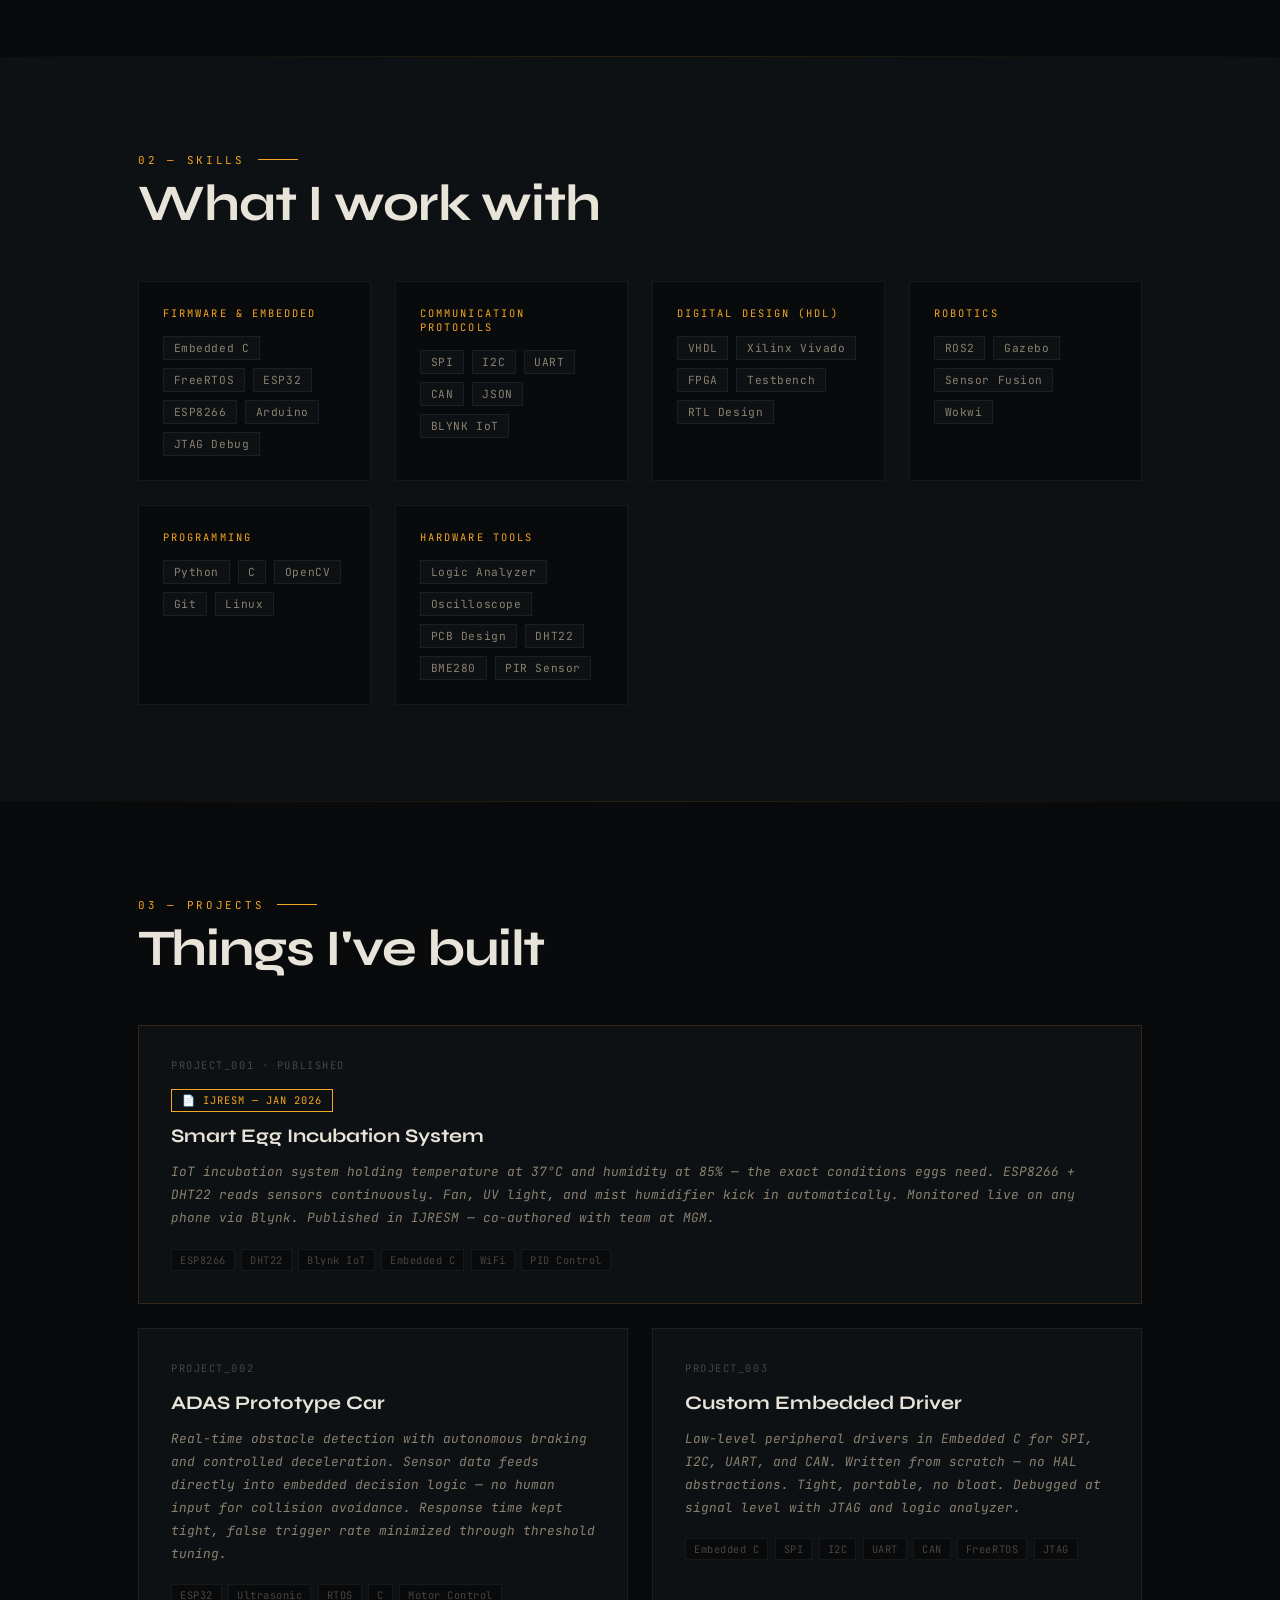
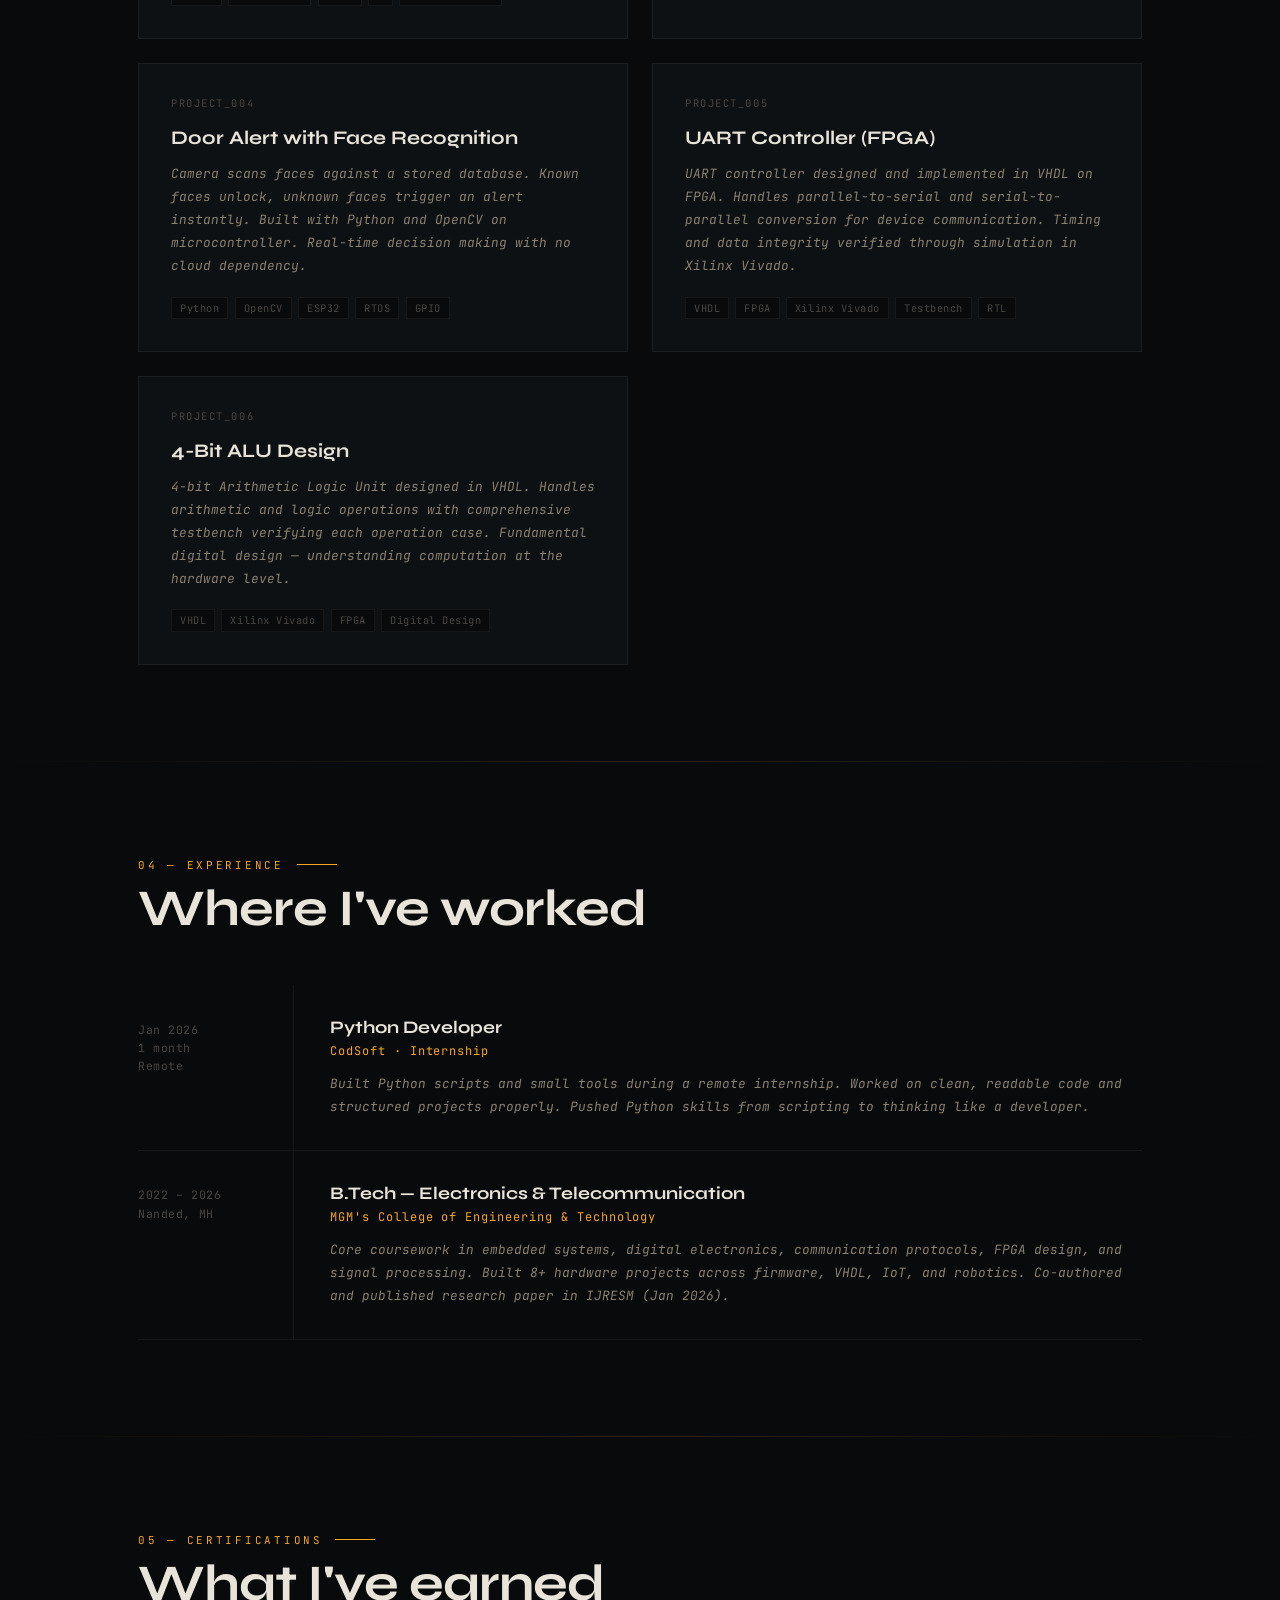
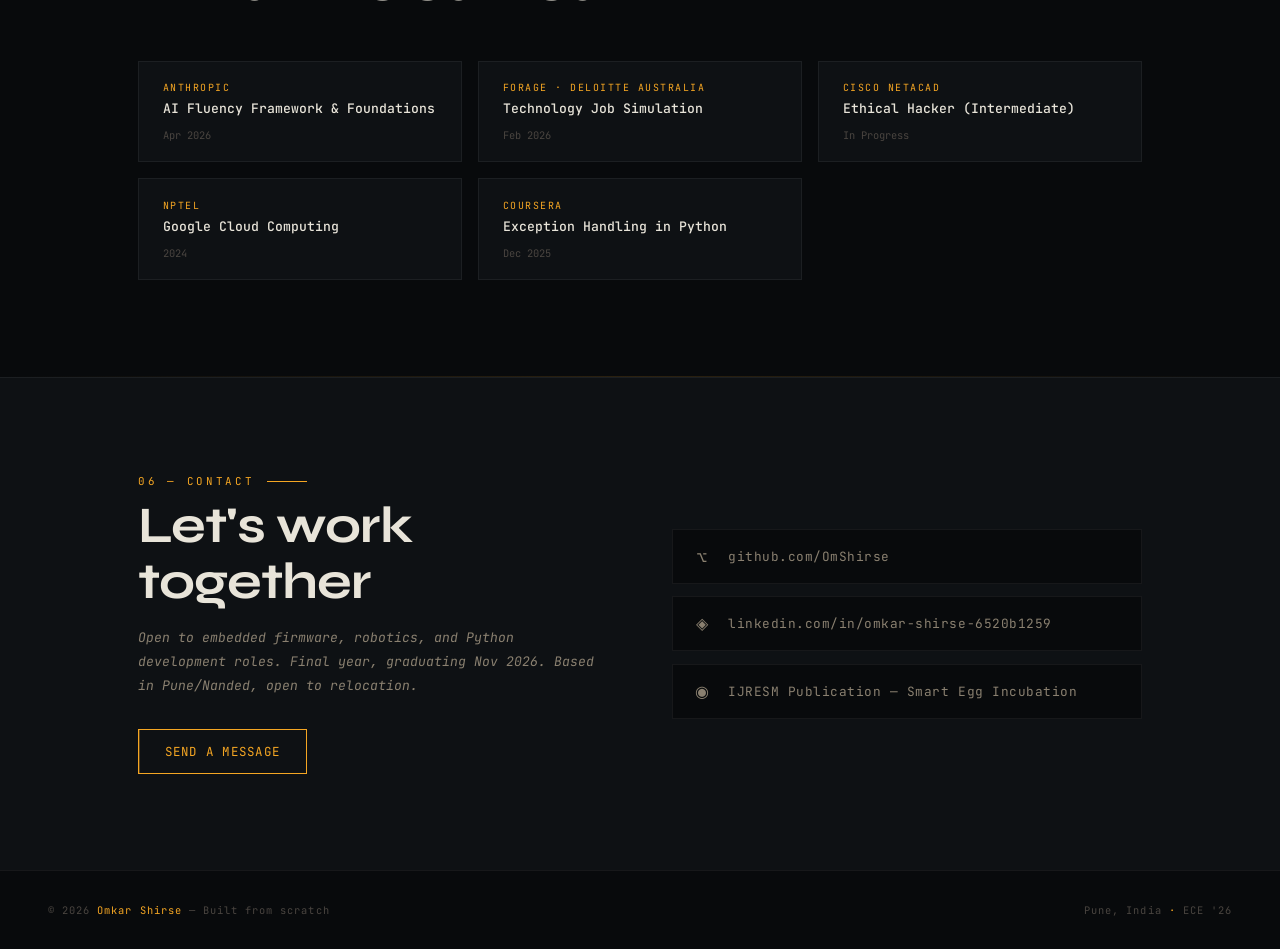
==== commit 9a107608: "New Portfolio" ====
--- a/index.html
+++ b/index.html
@@ -1,444 +1,1086 @@
 <!DOCTYPE html>
 <html lang="en">
 <head>
-    <meta charset="UTF-8">
-    <meta name="viewport" content="width=device-width, initial-scale=1.0">
-    <title>Omkar Shirse - Portfolio</title>
-    <style>
-        * {
-            margin: 0;
-            padding: 0;
-            box-sizing: border-box;
-        }
-
-        body {
-            font-family: -apple-system, BlinkMacSystemFont, 'Segoe UI', Roboto, 'Helvetica Neue', Arial, sans-serif;
-            color: #333;
-            overflow-x: hidden;
-        }
-
-        /* Header */
-        header {
-            position: fixed;
-            top: 0;
-            width: 100%;
-            background: rgba(255, 255, 255, 0.95);
-            backdrop-filter: blur(10px);
-            z-index: 1000;
-            box-shadow: 0 2px 10px rgba(0,0,0,0.05);
-        }
-
-        nav {
-            max-width: 1400px;
-            margin: 0 auto;
-            display: flex;
-            justify-content: space-between;
-            align-items: center;
-            padding: 20px 40px;
-        }
-
-        .logo {
-            font-size: 24px;
-            font-weight: 700;
-            background: linear-gradient(135deg, #ff6600, #ff9500);
-            -webkit-background-clip: text;
-            -webkit-text-fill-color: transparent;
-            background-clip: text;
-        }
-
-        .nav-links {
-            display: flex;
-            gap: 40px;
-            list-style: none;
-        }
-
-        .nav-links a {
-            text-decoration: none;
-            color: #333;
-            font-weight: 500;
-            transition: color 0.3s;
-        }
-
-        .nav-links a:hover {
-            color: #ff6600;
-        }
-
-        /* Hero Section */
-        .hero {
-            margin-top: 80px;
-            height: 90vh;
-            background: linear-gradient(135deg, #667eea 0%, #764ba2 100%);
-            display: flex;
-            align-items: center;
-            justify-content: center;
-            position: relative;
-            overflow: hidden;
-        }
-
-        .hero::before {
-            content: '';
-            position: absolute;
-            width: 200%;
-            height: 200%;
-            background: radial-gradient(circle, rgba(255,255,255,0.1) 1px, transparent 1px);
-            background-size: 50px 50px;
-            animation: moveGrid 20s linear infinite;
-        }
-
-        @keyframes moveGrid {
-            0% { transform: translate(0, 0); }
-            100% { transform: translate(50px, 50px); }
-        }
-
-        .hero-content {
-            text-align: center;
-            color: white;
-            z-index: 1;
-            padding: 40px;
-        }
-
-        .hero h1 {
-            font-size: 72px;
-            font-weight: 700;
-            margin-bottom: 20px;
-            animation: fadeInUp 1s ease;
-        }
-
-        .hero p {
-            font-size: 24px;
-            margin-bottom: 40px;
-            opacity: 0.9;
-            animation: fadeInUp 1s ease 0.2s backwards;
-        }
-
-        .cta-button {
-            display: inline-block;
-            padding: 16px 48px;
-            background: white;
-            color: #667eea;
-            text-decoration: none;
-            border-radius: 50px;
-            font-weight: 600;
-            transition: transform 0.3s, box-shadow 0.3s;
-            animation: fadeInUp 1s ease 0.4s backwards;
-        }
-
-        .cta-button:hover {
-            transform: translateY(-3px);
-            box-shadow: 0 10px 30px rgba(0,0,0,0.2);
-        }
-
-        @keyframes fadeInUp {
-            from {
-                opacity: 0;
-                transform: translateY(30px);
-            }
-            to {
-                opacity: 1;
-                transform: translateY(0);
-            }
-        }
-
-        /* Sections */
-        section {
-            max-width: 1400px;
-            margin: 0 auto;
-            padding: 100px 40px;
-        }
-
-        .section-title {
-            font-size: 48px;
-            font-weight: 700;
-            margin-bottom: 60px;
-            text-align: center;
-        }
-
-        /* About Section */
-        .about-content {
-            display: grid;
-            grid-template-columns: 1fr 1fr;
-            gap: 60px;
-            align-items: center;
-        }
-
-        .about-text h3 {
-            font-size: 32px;
-            margin-bottom: 20px;
-            color: #667eea;
-        }
-
-        .about-text p {
-            font-size: 18px;
-            line-height: 1.8;
-            color: #666;
-            margin-bottom: 20px;
-        }
-
-        .skills {
-            display: flex;
-            flex-wrap: wrap;
-            gap: 12px;
-            margin-top: 30px;
-        }
-
-        .skill-tag {
-            padding: 10px 20px;
-            background: #f5f5f5;
-            border-radius: 20px;
-            font-size: 14px;
-            font-weight: 500;
-            transition: all 0.3s;
-        }
-
-        .skill-tag:hover {
-            background: #667eea;
-            color: white;
-            transform: translateY(-2px);
-        }
-
-        /* Projects Section */
-        .projects {
-            background: #f9f9f9;
-            margin: 0;
-            max-width: 100%;
-        }
-
-        .project-grid {
-            display: grid;
-            grid-template-columns: repeat(auto-fit, minmax(350px, 1fr));
-            gap: 40px;
-        }
-
-        .project-card {
-            background: white;
-            border-radius: 20px;
-            overflow: hidden;
-            box-shadow: 0 5px 20px rgba(0,0,0,0.1);
-            transition: transform 0.3s, box-shadow 0.3s;
-        }
-
-        .project-card:hover {
-            transform: translateY(-10px);
-            box-shadow: 0 15px 40px rgba(0,0,0,0.15);
-        }
-
-        .project-image {
-            width: 100%;
-            height: 250px;
-            background: linear-gradient(135deg, #667eea 0%, #764ba2 100%);
-            display: flex;
-            align-items: center;
-            justify-content: center;
-            font-size: 48px;
-            color: white;
-        }
-
-        .project-content {
-            padding: 30px;
-        }
-
-        .project-content h3 {
-            font-size: 24px;
-            margin-bottom: 15px;
-        }
-
-        .project-content p {
-            color: #666;
-            line-height: 1.6;
-            margin-bottom: 20px;
-        }
-
-        .project-link {
-            color: #667eea;
-            text-decoration: none;
-            font-weight: 600;
-            transition: color 0.3s;
-        }
-
-        .project-link:hover {
-            color: #764ba2;
-        }
-
-        /* Contact Section */
-        .contact-content {
-            max-width: 600px;
-            margin: 0 auto;
-            text-align: center;
-        }
-
-        .contact-links {
-            display: flex;
-            justify-content: center;
-            gap: 30px;
-            margin-top: 40px;
-        }
-
-        .contact-link {
-            display: inline-flex;
-            align-items: center;
-            justify-content: center;
-            width: 60px;
-            height: 60px;
-            background: #667eea;
-            color: white;
-            border-radius: 50%;
-            text-decoration: none;
-            font-size: 24px;
-            transition: transform 0.3s, background 0.3s;
-        }
-
-        .contact-link:hover {
-            transform: scale(1.1);
-            background: #764ba2;
-        }
-
-        /* Footer */
-        footer {
-            background: #333;
-            color: white;
-            text-align: center;
-            padding: 40px;
-        }
-
-        /* Responsive */
-        @media (max-width: 768px) {
-            .hero h1 { font-size: 48px; }
-            .hero p { font-size: 18px; }
-            .about-content { grid-template-columns: 1fr; }
-            .nav-links { display: none; }
-            section { padding: 60px 20px; }
-            .project-grid { grid-template-columns: 1fr; }
-        }
-    </style>
+<meta charset="UTF-8"/>
+<meta name="viewport" content="width=device-width, initial-scale=1.0"/>
+<title>Omkar Shirse — Embedded Developer</title>
+<link href="https://fonts.googleapis.com/css2?family=JetBrains+Mono:ital,wght@0,300;0,400;0,500;0,700;1,300&family=Syne:wght@400;600;700;800&display=swap" rel="stylesheet"/>
+<style>
+  :root {
+    --bg: #080a0c;
+    --bg2: #0e1114;
+    --bg3: #141820;
+    --amber: #f5a623;
+    --amber-dim: #c4821a;
+    --amber-glow: rgba(245,166,35,0.15);
+    --amber-glow2: rgba(245,166,35,0.07);
+    --green: #4ade80;
+    --text: #e8e4d9;
+    --text-dim: #8a8070;
+    --text-muted: #4a4540;
+    --border: rgba(245,166,35,0.15);
+    --border-dim: rgba(255,255,255,0.06);
+    --mono: 'JetBrains Mono', monospace;
+    --sans: 'Syne', sans-serif;
+  }
+
+  *, *::before, *::after { box-sizing: border-box; margin: 0; padding: 0; }
+
+  html { scroll-behavior: smooth; }
+
+  body {
+    background: var(--bg);
+    color: var(--text);
+    font-family: var(--mono);
+    overflow-x: hidden;
+    cursor: crosshair;
+  }
+
+  /* NOISE OVERLAY */
+  body::before {
+    content: '';
+    position: fixed;
+    inset: 0;
+    background-image: url("data:image/svg+xml,%3Csvg viewBox='0 0 256 256' xmlns='http://www.w3.org/2000/svg'%3E%3Cfilter id='noise'%3E%3CfeTurbulence type='fractalNoise' baseFrequency='0.9' numOctaves='4' stitchTiles='stitch'/%3E%3C/filter%3E%3Crect width='100%25' height='100%25' filter='url(%23noise)' opacity='0.04'/%3E%3C/svg%3E");
+    pointer-events: none;
+    z-index: 1000;
+    opacity: 0.4;
+  }
+
+  /* SCANLINES */
+  body::after {
+    content: '';
+    position: fixed;
+    inset: 0;
+    background: repeating-linear-gradient(0deg, transparent, transparent 2px, rgba(0,0,0,0.03) 2px, rgba(0,0,0,0.03) 4px);
+    pointer-events: none;
+    z-index: 999;
+  }
+
+  /* NAV */
+  nav {
+    position: fixed;
+    top: 0; left: 0; right: 0;
+    z-index: 100;
+    display: flex;
+    justify-content: space-between;
+    align-items: center;
+    padding: 1.2rem 3rem;
+    background: rgba(8,10,12,0.9);
+    backdrop-filter: blur(12px);
+    border-bottom: 1px solid var(--border);
+  }
+
+  .nav-logo {
+    font-family: var(--mono);
+    font-size: 0.85rem;
+    color: var(--amber);
+    letter-spacing: 0.08em;
+  }
+
+  .nav-logo span { color: var(--text-dim); }
+
+  .nav-links {
+    display: flex;
+    gap: 2rem;
+    list-style: none;
+  }
+
+  .nav-links a {
+    font-size: 0.72rem;
+    color: var(--text-dim);
+    text-decoration: none;
+    letter-spacing: 0.12em;
+    text-transform: uppercase;
+    transition: color 0.2s;
+  }
+
+  .nav-links a:hover { color: var(--amber); }
+
+  /* HERO */
+  .hero {
+    min-height: 100vh;
+    display: flex;
+    align-items: center;
+    padding: 8rem 3rem 4rem;
+    position: relative;
+    overflow: hidden;
+  }
+
+  /* Circuit grid background */
+  .hero::before {
+    content: '';
+    position: absolute;
+    inset: 0;
+    background-image:
+      linear-gradient(rgba(245,166,35,0.04) 1px, transparent 1px),
+      linear-gradient(90deg, rgba(245,166,35,0.04) 1px, transparent 1px);
+    background-size: 60px 60px;
+    mask-image: radial-gradient(ellipse 80% 60% at 60% 50%, black 20%, transparent 100%);
+  }
+
+  /* Glowing orb */
+  .hero::after {
+    content: '';
+    position: absolute;
+    right: -100px;
+    top: 50%;
+    transform: translateY(-50%);
+    width: 600px;
+    height: 600px;
+    background: radial-gradient(circle, rgba(245,166,35,0.08) 0%, transparent 70%);
+    pointer-events: none;
+  }
+
+  .hero-content { max-width: 900px; position: relative; }
+
+  .hero-tag {
+    font-size: 0.72rem;
+    color: var(--amber);
+    letter-spacing: 0.2em;
+    text-transform: uppercase;
+    margin-bottom: 1.5rem;
+    display: flex;
+    align-items: center;
+    gap: 0.8rem;
+    animation: fadeUp 0.8s ease both;
+  }
+
+  .hero-tag::before {
+    content: '';
+    width: 30px; height: 1px;
+    background: var(--amber);
+  }
+
+  .hero-name {
+    font-family: var(--sans);
+    font-size: clamp(3.5rem, 8vw, 7rem);
+    font-weight: 800;
+    line-height: 0.95;
+    letter-spacing: -0.03em;
+    color: var(--text);
+    margin-bottom: 0.3rem;
+    animation: fadeUp 0.8s 0.1s ease both;
+  }
+
+  .hero-name .accent { color: var(--amber); }
+
+  .hero-role {
+    font-size: clamp(1rem, 2.5vw, 1.4rem);
+    color: var(--text-dim);
+    font-weight: 300;
+    letter-spacing: 0.05em;
+    margin-bottom: 2rem;
+    animation: fadeUp 0.8s 0.2s ease both;
+  }
+
+  .hero-desc {
+    font-size: 0.9rem;
+    color: var(--text-dim);
+    line-height: 1.8;
+    max-width: 560px;
+    margin-bottom: 3rem;
+    font-style: italic;
+    animation: fadeUp 0.8s 0.3s ease both;
+  }
+
+  .hero-cta {
+    display: flex;
+    gap: 1rem;
+    flex-wrap: wrap;
+    animation: fadeUp 0.8s 0.4s ease both;
+  }
+
+  .btn {
+    display: inline-flex;
+    align-items: center;
+    gap: 0.6rem;
+    padding: 0.8rem 1.6rem;
+    font-family: var(--mono);
+    font-size: 0.78rem;
+    letter-spacing: 0.1em;
+    text-transform: uppercase;
+    text-decoration: none;
+    border: 1px solid var(--amber);
+    color: var(--amber);
+    background: transparent;
+    cursor: pointer;
+    transition: all 0.2s;
+    position: relative;
+    overflow: hidden;
+  }
+
+  .btn::before {
+    content: '';
+    position: absolute;
+    inset: 0;
+    background: var(--amber);
+    transform: translateX(-100%);
+    transition: transform 0.25s;
+    z-index: -1;
+  }
+
+  .btn:hover { color: var(--bg); }
+  .btn:hover::before { transform: translateX(0); }
+
+  .btn-ghost {
+    border-color: var(--border-dim);
+    color: var(--text-dim);
+  }
+  .btn-ghost::before { background: rgba(255,255,255,0.05); }
+  .btn-ghost:hover { color: var(--text); }
+
+  /* SECTION BASE */
+  section {
+    padding: 6rem 3rem;
+    max-width: 1100px;
+    margin: 0 auto;
+  }
+
+  .section-label {
+    font-size: 0.68rem;
+    letter-spacing: 0.25em;
+    text-transform: uppercase;
+    color: var(--amber);
+    margin-bottom: 0.6rem;
+    display: flex;
+    align-items: center;
+    gap: 0.8rem;
+  }
+
+  .section-label::after {
+    content: '';
+    flex: 1;
+    max-width: 40px;
+    height: 1px;
+    background: var(--amber);
+  }
+
+  .section-title {
+    font-family: var(--sans);
+    font-size: clamp(2rem, 4vw, 3.2rem);
+    font-weight: 700;
+    color: var(--text);
+    line-height: 1.1;
+    margin-bottom: 3rem;
+    letter-spacing: -0.02em;
+  }
+
+  /* ABOUT */
+  .about-grid {
+    display: grid;
+    grid-template-columns: 1fr 1fr;
+    gap: 4rem;
+    align-items: start;
+  }
+
+  .about-text p {
+    font-size: 0.88rem;
+    color: var(--text-dim);
+    line-height: 1.9;
+    margin-bottom: 1.2rem;
+    font-style: italic;
+  }
+
+  .about-text p strong { color: var(--amber); font-style: normal; }
+
+  .stat-grid {
+    display: grid;
+    grid-template-columns: 1fr 1fr;
+    gap: 1px;
+    background: var(--border-dim);
+    border: 1px solid var(--border-dim);
+  }
+
+  .stat {
+    background: var(--bg2);
+    padding: 1.5rem;
+    transition: background 0.2s;
+  }
+
+  .stat:hover { background: var(--bg3); }
+
+  .stat-num {
+    font-family: var(--sans);
+    font-size: 2.4rem;
+    font-weight: 800;
+    color: var(--amber);
+    line-height: 1;
+    margin-bottom: 0.3rem;
+  }
+
+  .stat-label {
+    font-size: 0.68rem;
+    color: var(--text-muted);
+    text-transform: uppercase;
+    letter-spacing: 0.1em;
+  }
+
+  /* SKILLS */
+  .skills-section { background: var(--bg2); max-width: 100%; padding: 6rem 0; }
+  .skills-inner { max-width: 1100px; margin: 0 auto; padding: 0 3rem; }
+
+  .skill-categories {
+    display: grid;
+    grid-template-columns: repeat(auto-fit, minmax(220px, 1fr));
+    gap: 1.5rem;
+    margin-top: 3rem;
+  }
+
+  .skill-cat {
+    border: 1px solid var(--border-dim);
+    padding: 1.5rem;
+    background: var(--bg);
+    transition: border-color 0.2s, transform 0.2s;
+    position: relative;
+    overflow: hidden;
+  }
+
+  .skill-cat::before {
+    content: '';
+    position: absolute;
+    top: 0; left: 0;
+    width: 2px; height: 0;
+    background: var(--amber);
+    transition: height 0.3s;
+  }
+
+  .skill-cat:hover { border-color: var(--border); transform: translateY(-3px); }
+  .skill-cat:hover::before { height: 100%; }
+
+  .skill-cat-name {
+    font-size: 0.65rem;
+    text-transform: uppercase;
+    letter-spacing: 0.2em;
+    color: var(--amber);
+    margin-bottom: 1rem;
+  }
+
+  .skill-tags {
+    display: flex;
+    flex-wrap: wrap;
+    gap: 0.5rem;
+  }
+
+  .tag {
+    font-size: 0.7rem;
+    padding: 0.25rem 0.6rem;
+    background: var(--bg2);
+    border: 1px solid var(--border-dim);
+    color: var(--text-dim);
+    letter-spacing: 0.05em;
+  }
+
+  /* PROJECTS */
+  .projects-grid {
+    display: grid;
+    grid-template-columns: repeat(auto-fit, minmax(320px, 1fr));
+    gap: 1.5rem;
+  }
+
+  .project-card {
+    border: 1px solid var(--border-dim);
+    background: var(--bg2);
+    padding: 2rem;
+    position: relative;
+    transition: border-color 0.25s, transform 0.25s;
+    overflow: hidden;
+  }
+
+  .project-card::after {
+    content: '';
+    position: absolute;
+    inset: 0;
+    background: var(--amber-glow2);
+    opacity: 0;
+    transition: opacity 0.25s;
+  }
+
+  .project-card:hover {
+    border-color: var(--amber);
+    transform: translateY(-4px);
+  }
+  .project-card:hover::after { opacity: 1; }
+
+  .project-card.featured {
+    grid-column: span 2;
+    border-color: var(--border);
+  }
+
+  .project-num {
+    font-size: 0.65rem;
+    color: var(--text-muted);
+    letter-spacing: 0.15em;
+    margin-bottom: 1rem;
+  }
+
+  .project-title {
+    font-family: var(--sans);
+    font-size: 1.2rem;
+    font-weight: 700;
+    color: var(--text);
+    margin-bottom: 0.8rem;
+    line-height: 1.2;
+  }
+
+  .project-pub {
+    display: inline-flex;
+    align-items: center;
+    gap: 0.4rem;
+    font-size: 0.65rem;
+    color: var(--amber);
+    letter-spacing: 0.1em;
+    text-transform: uppercase;
+    margin-bottom: 0.8rem;
+    padding: 0.2rem 0.6rem;
+    border: 1px solid var(--amber);
+  }
+
+  .project-desc {
+    font-size: 0.8rem;
+    color: var(--text-dim);
+    line-height: 1.8;
+    margin-bottom: 1.2rem;
+    font-style: italic;
+  }
+
+  .project-stack {
+    display: flex;
+    flex-wrap: wrap;
+    gap: 0.4rem;
+  }
+
+  .stack-tag {
+    font-size: 0.65rem;
+    padding: 0.2rem 0.5rem;
+    border: 1px solid var(--border-dim);
+    color: var(--text-muted);
+    letter-spacing: 0.05em;
+    background: var(--bg);
+  }
+
+  /* EXPERIENCE */
+  .exp-item {
+    display: grid;
+    grid-template-columns: 160px 1fr;
+    gap: 2rem;
+    padding: 2rem 0;
+    border-bottom: 1px solid var(--border-dim);
+    position: relative;
+  }
+
+  .exp-item::before {
+    content: '';
+    position: absolute;
+    left: 155px;
+    top: 0; bottom: 0;
+    width: 1px;
+    background: var(--border-dim);
+  }
+
+  .exp-date {
+    font-size: 0.72rem;
+    color: var(--text-muted);
+    padding-top: 0.2rem;
+    letter-spacing: 0.05em;
+    line-height: 1.6;
+  }
+
+  .exp-role {
+    font-family: var(--sans);
+    font-size: 1.1rem;
+    font-weight: 700;
+    color: var(--text);
+    margin-bottom: 0.3rem;
+  }
+
+  .exp-company {
+    font-size: 0.75rem;
+    color: var(--amber);
+    margin-bottom: 0.8rem;
+    letter-spacing: 0.08em;
+  }
+
+  .exp-desc {
+    font-size: 0.8rem;
+    color: var(--text-dim);
+    line-height: 1.8;
+    font-style: italic;
+  }
+
+  /* CERTS */
+  .certs-grid {
+    display: grid;
+    grid-template-columns: repeat(auto-fit, minmax(240px, 1fr));
+    gap: 1rem;
+  }
+
+  .cert-card {
+    border: 1px solid var(--border-dim);
+    padding: 1.2rem 1.5rem;
+    background: var(--bg2);
+    display: flex;
+    flex-direction: column;
+    gap: 0.4rem;
+    transition: border-color 0.2s;
+  }
+
+  .cert-card:hover { border-color: var(--border); }
+
+  .cert-issuer {
+    font-size: 0.62rem;
+    color: var(--amber);
+    text-transform: uppercase;
+    letter-spacing: 0.15em;
+  }
+
+  .cert-name {
+    font-size: 0.82rem;
+    color: var(--text);
+    line-height: 1.4;
+    font-weight: 500;
+  }
+
+  .cert-date {
+    font-size: 0.65rem;
+    color: var(--text-muted);
+    margin-top: 0.2rem;
+  }
+
+  /* CONTACT */
+  .contact-section {
+    background: var(--bg2);
+    max-width: 100%;
+    padding: 6rem 0;
+    border-top: 1px solid var(--border-dim);
+  }
+
+  .contact-inner {
+    max-width: 1100px;
+    margin: 0 auto;
+    padding: 0 3rem;
+    display: grid;
+    grid-template-columns: 1fr 1fr;
+    gap: 4rem;
+    align-items: center;
+  }
+
+  .contact-text .section-title { margin-bottom: 1rem; }
+
+  .contact-subtext {
+    font-size: 0.82rem;
+    color: var(--text-dim);
+    line-height: 1.8;
+    font-style: italic;
+    margin-bottom: 2rem;
+  }
+
+  .contact-links {
+    display: flex;
+    flex-direction: column;
+    gap: 0.8rem;
+  }
+
+  .contact-link {
+    display: flex;
+    align-items: center;
+    gap: 1rem;
+    font-size: 0.8rem;
+    color: var(--text-dim);
+    text-decoration: none;
+    padding: 1rem 1.2rem;
+    border: 1px solid var(--border-dim);
+    background: var(--bg);
+    transition: all 0.2s;
+    letter-spacing: 0.04em;
+  }
+
+  .contact-link:hover {
+    border-color: var(--amber);
+    color: var(--amber);
+    background: var(--amber-glow2);
+  }
+
+  .contact-link-icon {
+    font-size: 1rem;
+    width: 20px;
+    text-align: center;
+  }
+
+  /* FOOTER */
+  footer {
+    padding: 2rem 3rem;
+    display: flex;
+    justify-content: space-between;
+    align-items: center;
+    border-top: 1px solid var(--border-dim);
+    max-width: 100%;
+  }
+
+  footer p {
+    font-size: 0.65rem;
+    color: var(--text-muted);
+    letter-spacing: 0.1em;
+  }
+
+  footer span { color: var(--amber); }
+
+  /* TERMINAL BLINK */
+  .blink {
+    display: inline-block;
+    width: 10px;
+    height: 1.1em;
+    background: var(--amber);
+    vertical-align: text-bottom;
+    animation: blink 1s step-end infinite;
+  }
+
+  /* DIVIDER */
+  .divider {
+    width: 100%;
+    height: 1px;
+    background: linear-gradient(90deg, transparent, var(--border), transparent);
+    margin: 0;
+  }
+
+  /* ANIMATIONS */
+  @keyframes fadeUp {
+    from { opacity: 0; transform: translateY(24px); }
+    to   { opacity: 1; transform: translateY(0); }
+  }
+
+  @keyframes blink {
+    50% { opacity: 0; }
+  }
+
+  /* SCROLL REVEAL */
+  .reveal {
+    opacity: 0;
+    transform: translateY(30px);
+    transition: opacity 0.7s ease, transform 0.7s ease;
+  }
+  .reveal.visible {
+    opacity: 1;
+    transform: translateY(0);
+  }
+
+  /* MOBILE */
+  @media (max-width: 768px) {
+    nav { padding: 1rem 1.5rem; }
+    .nav-links { display: none; }
+    section { padding: 4rem 1.5rem; }
+    .hero { padding: 7rem 1.5rem 4rem; }
+    .about-grid { grid-template-columns: 1fr; gap: 2rem; }
+    .exp-item { grid-template-columns: 1fr; gap: 0.5rem; }
+    .exp-item::before { display: none; }
+    .project-card.featured { grid-column: span 1; }
+    .contact-inner { grid-template-columns: 1fr; gap: 2rem; }
+  }
+</style>
 </head>
 <body>
-    <header>
-        <nav>
-            <div class="logo">OMKAR SHIRSE</div>
-            <ul class="nav-links">
-                <li><a href="#about">About</a></li>
-                <li><a href="#projects">Projects</a></li>
-                <li><a href="#contact">Contact</a></li>
-            </ul>
-        </nav>
-    </header>
-
-    <div class="hero">
-        <div class="hero-content">
-            <h1>Hi, I'm Omkar</h1>
-            <p>Embedded Systems Enthusiast & AI Developer</p>
-            <a href="#projects" class="cta-button">View My Work</a>
+
+<!-- NAV -->
+<nav>
+  <div class="nav-logo">OS<span>://</span>portfolio</div>
+  <ul class="nav-links">
+    <li><a href="#about">About</a></li>
+    <li><a href="#skills">Skills</a></li>
+    <li><a href="#projects">Projects</a></li>
+    <li><a href="#experience">Experience</a></li>
+    <li><a href="#contact">Contact</a></li>
+  </ul>
+</nav>
+
+<!-- HERO -->
+<div class="hero">
+  <div class="hero-content">
+    <div class="hero-tag">Embedded Systems · Firmware · Robotics</div>
+    <h1 class="hero-name">Omkar<br><span class="accent">Shirse</span></h1>
+    <p class="hero-role">Embedded Developer — where software meets silicon</p>
+    <p class="hero-desc">
+      I write firmware, wire up sensors, and make hardware actually do things.
+      Working at the intersection of embedded C, real-time systems, and robotics — 
+      close to the metal, where every byte and every microsecond matters.<span class="blink"></span>
+    </p>
+    <div class="hero-cta">
+      <a href="#projects" class="btn">View Projects</a>
+      <a href="https://github.com/OmShirse" target="_blank" class="btn btn-ghost">GitHub ↗</a>
+      <a href="https://linkedin.com/in/omkar-shirse-6520b1259" target="_blank" class="btn btn-ghost">LinkedIn ↗</a>
+    </div>
+  </div>
+</div>
+
+<div class="divider"></div>
+
+<!-- ABOUT -->
+<section id="about">
+  <div class="section-label">01 — About</div>
+  <h2 class="section-title">Engineer.<br>Builder. Tinkerer.</h2>
+  <div class="about-grid">
+    <div class="about-text reveal">
+      <p>
+        Final-year B.Tech student in <strong>Electronics & Telecommunication</strong> at MGM's College of Engineering, Nanded. 
+        I got pulled deep into embedded systems early — and never looked back.
+      </p>
+      <p>
+        My work spans <strong>firmware development</strong>, hardware-software integration, FPGA design in VHDL, 
+        and robotics with ROS2 and Gazebo. I like systems where you can trace exactly why something works — or doesn't.
+      </p>
+      <p>
+        On the side, I do <strong>video editing</strong> in DaVinci Resolve — documentation videos, short-form content. 
+        Turns out debugging a color grade isn't that different from debugging a state machine.
+      </p>
+    </div>
+    <div class="stat-grid reveal">
+      <div class="stat">
+        <div class="stat-num">8+</div>
+        <div class="stat-label">Hardware Projects</div>
+      </div>
+      <div class="stat">
+        <div class="stat-num">1</div>
+        <div class="stat-label">Published Paper</div>
+      </div>
+      <div class="stat">
+        <div class="stat-num">5+</div>
+        <div class="stat-label">Certifications</div>
+      </div>
+      <div class="stat">
+        <div class="stat-num">91%</div>
+        <div class="stat-label">HSC Score</div>
+      </div>
+    </div>
+  </div>
+</section>
+
+<div class="divider"></div>
+
+<!-- SKILLS -->
+<div class="skills-section" id="skills">
+  <div class="skills-inner">
+    <div class="section-label reveal">02 — Skills</div>
+    <h2 class="section-title reveal">What I work with</h2>
+    <div class="skill-categories">
+      <div class="skill-cat reveal">
+        <div class="skill-cat-name">Firmware & Embedded</div>
+        <div class="skill-tags">
+          <span class="tag">Embedded C</span>
+          <span class="tag">FreeRTOS</span>
+          <span class="tag">ESP32</span>
+          <span class="tag">ESP8266</span>
+          <span class="tag">Arduino</span>
+          <span class="tag">JTAG Debug</span>
         </div>
-    </div>
-
-    <section id="about">
-        <h2 class="section-title">About Me</h2>
-        <div class="about-content">
-            <div class="about-text">
-                <h3>Building Intelligent Embedded Systems</h3>
-                <p>I'm a passionate embedded systems enthusiast specializing in creating innovative IoT solutions and intelligent hardware projects. With strong expertise in Python and embedded technologies, I bridge the gap between hardware and software.</p>
-                <p>Currently exploring AI integration with embedded systems, combining machine learning algorithms with microcontrollers to create smarter, more responsive devices.</p>
-                <div class="skills">
-                    <span class="skill-tag">Embedded Systems</span>
-                    <span class="skill-tag">Python</span>
-                    <span class="skill-tag">AI/ML</span>
-                    <span class="skill-tag">IoT</span>
-                    <span class="skill-tag">Microcontrollers</span>
-                    <span class="skill-tag">Arduino</span>
-                    <span class="skill-tag">Raspberry Pi</span>
-                    <span class="skill-tag">TensorFlow</span>
-                    <span class="skill-tag">Computer Vision</span>
-                    <span class="skill-tag">Sensors & Automation</span>
-                </div>
-            </div>
-            <div class="about-image">
-                <div class="project-image">👨‍💻</div>
-            </div>
+      </div>
+      <div class="skill-cat reveal">
+        <div class="skill-cat-name">Communication Protocols</div>
+        <div class="skill-tags">
+          <span class="tag">SPI</span>
+          <span class="tag">I2C</span>
+          <span class="tag">UART</span>
+          <span class="tag">CAN</span>
+          <span class="tag">JSON</span>
+          <span class="tag">BLYNK IoT</span>
         </div>
-    </section>
-
-    <section id="projects" class="projects">
-        <h2 class="section-title">Featured Projects</h2>
-        <div class="project-grid">
-            <div class="project-card">
-                <div class="project-image">🥚</div>
-                <div class="project-content">
-                    <h3>Egg Incubation System</h3>
-                    <p>An intelligent IoT-based egg incubation monitoring system with automated temperature and humidity control for optimal hatching conditions.</p>
-                    <a href="https://github.com/OmShirse" class="project-link" target="_blank">View on GitHub →</a>
-                </div>
-            </div>
-            <div class="project-card">
-                <div class="project-image">👤</div>
-                <div class="project-content">
-                    <h3>Facial Recognition</h3>
-                    <p>Advanced facial recognition system using machine learning algorithms for real-time face detection and identification with high accuracy.</p>
-                    <a href="https://github.com/OmShirse" class="project-link" target="_blank">View on GitHub →</a>
-                </div>
-            </div>
-            <div class="project-card">
-                <div class="project-image">✨</div>
-                <div class="project-content">
-                    <h3>More Projects</h3>
-                    <p>Explore my complete collection of projects including web applications, cloud solutions, and innovative tech experiments on GitHub.</p>
-                    <a href="https://github.com/OmShirse" class="project-link" target="_blank">View All Projects →</a>
-                </div>
-            </div>
+      </div>
+      <div class="skill-cat reveal">
+        <div class="skill-cat-name">Digital Design (HDL)</div>
+        <div class="skill-tags">
+          <span class="tag">VHDL</span>
+          <span class="tag">Xilinx Vivado</span>
+          <span class="tag">FPGA</span>
+          <span class="tag">Testbench</span>
+          <span class="tag">RTL Design</span>
         </div>
-    </section>
-
-    <section id="contact">
-        <h2 class="section-title">Get In Touch</h2>
-        <div class="contact-content">
-            <p style="font-size: 18px; color: #666; margin-bottom: 20px;">
-                I'm always open to discussing new projects, creative ideas, or opportunities to be part of your vision.
-            </p>
-            <div class="contact-links">
-                <a href="mailto:omshirse3002@gmail.com" class="contact-link">📧</a>
-                <a href="https://www.linkedin.com/in/omkar-shirse-6520b1259/" class="contact-link" target="_blank">💼</a>
-                <a href="tel:+919607055740" class="contact-link">📞</a>
-                <a href="https://github.com/OmShirse" class="contact-link" target="_blank">🐙</a>
-            </div>
+      </div>
+      <div class="skill-cat reveal">
+        <div class="skill-cat-name">Robotics</div>
+        <div class="skill-tags">
+          <span class="tag">ROS2</span>
+          <span class="tag">Gazebo</span>
+          <span class="tag">Sensor Fusion</span>
+          <span class="tag">Wokwi</span>
         </div>
-    </section>
-
-    <footer>
-        <p>&copy; 2026 Omkar Shirse. All rights reserved.</p>
-    </footer>
-
-    <script>
-        // Smooth scrolling
-        document.querySelectorAll('a[href^="#"]').forEach(anchor => {
-            anchor.addEventListener('click', function (e) {
-                e.preventDefault();
-                const target = document.querySelector(this.getAttribute('href'));
-                if (target) {
-                    target.scrollIntoView({ behavior: 'smooth', block: 'start' });
-                }
-            });
-        });
-
-        // Scroll animations
-        const observerOptions = {
-            threshold: 0.1,
-            rootMargin: '0px 0px -100px 0px'
-        };
-
-        const observer = new IntersectionObserver((entries) => {
-            entries.forEach(entry => {
-                if (entry.isIntersecting) {
-                    entry.target.style.opacity = '1';
-                    entry.target.style.transform = 'translateY(0)';
-                }
-            });
-        }, observerOptions);
-
-        document.querySelectorAll('.project-card, .about-content').forEach(el => {
-            el.style.opacity = '0';
-            el.style.transform = 'translateY(30px)';
-            el.style.transition = 'all 0.6s ease';
-            observer.observe(el);
-        });
-    </script>
+      </div>
+      <div class="skill-cat reveal">
+        <div class="skill-cat-name">Programming</div>
+        <div class="skill-tags">
+          <span class="tag">Python</span>
+          <span class="tag">C</span>
+          <span class="tag">OpenCV</span>
+          <span class="tag">Git</span>
+          <span class="tag">Linux</span>
+        </div>
+      </div>
+      <div class="skill-cat reveal">
+        <div class="skill-cat-name">Hardware Tools</div>
+        <div class="skill-tags">
+          <span class="tag">Logic Analyzer</span>
+          <span class="tag">Oscilloscope</span>
+          <span class="tag">PCB Design</span>
+          <span class="tag">DHT22</span>
+          <span class="tag">BME280</span>
+          <span class="tag">PIR Sensor</span>
+        </div>
+      </div>
+    </div>
+  </div>
+</div>
+
+<div class="divider"></div>
+
+<!-- PROJECTS -->
+<section id="projects">
+  <div class="section-label">03 — Projects</div>
+  <h2 class="section-title">Things I've built</h2>
+
+  <div class="projects-grid">
+
+    <!-- FEATURED: Smart Egg -->
+    <div class="project-card featured reveal">
+      <div class="project-num">PROJECT_001 · PUBLISHED</div>
+      <div class="project-pub">📄 IJRESM — Jan 2026</div>
+      <div class="project-title">Smart Egg Incubation System</div>
+      <p class="project-desc">
+        IoT incubation system holding temperature at 37°C and humidity at 85% — the exact conditions eggs need. 
+        ESP8266 + DHT22 reads sensors continuously. Fan, UV light, and mist humidifier kick in automatically. 
+        Monitored live on any phone via Blynk. Published in IJRESM — co-authored with team at MGM.
+      </p>
+      <div class="project-stack">
+        <span class="stack-tag">ESP8266</span>
+        <span class="stack-tag">DHT22</span>
+        <span class="stack-tag">Blynk IoT</span>
+        <span class="stack-tag">Embedded C</span>
+        <span class="stack-tag">WiFi</span>
+        <span class="stack-tag">PID Control</span>
+      </div>
+    </div>
+
+    <!-- ADAS -->
+    <div class="project-card reveal">
+      <div class="project-num">PROJECT_002</div>
+      <div class="project-title">ADAS Prototype Car</div>
+      <p class="project-desc">
+        Real-time obstacle detection with autonomous braking and controlled deceleration. 
+        Sensor data feeds directly into embedded decision logic — no human input for collision avoidance. 
+        Response time kept tight, false trigger rate minimized through threshold tuning.
+      </p>
+      <div class="project-stack">
+        <span class="stack-tag">ESP32</span>
+        <span class="stack-tag">Ultrasonic</span>
+        <span class="stack-tag">RTOS</span>
+        <span class="stack-tag">C</span>
+        <span class="stack-tag">Motor Control</span>
+      </div>
+    </div>
+
+    <!-- Custom Driver -->
+    <div class="project-card reveal">
+      <div class="project-num">PROJECT_003</div>
+      <div class="project-title">Custom Embedded Driver</div>
+      <p class="project-desc">
+        Low-level peripheral drivers in Embedded C for SPI, I2C, UART, and CAN. 
+        Written from scratch — no HAL abstractions. Tight, portable, no bloat. 
+        Debugged at signal level with JTAG and logic analyzer.
+      </p>
+      <div class="project-stack">
+        <span class="stack-tag">Embedded C</span>
+        <span class="stack-tag">SPI</span>
+        <span class="stack-tag">I2C</span>
+        <span class="stack-tag">UART</span>
+        <span class="stack-tag">CAN</span>
+        <span class="stack-tag">FreeRTOS</span>
+        <span class="stack-tag">JTAG</span>
+      </div>
+    </div>
+
+    <!-- Face Recognition -->
+    <div class="project-card reveal">
+      <div class="project-num">PROJECT_004</div>
+      <div class="project-title">Door Alert with Face Recognition</div>
+      <p class="project-desc">
+        Camera scans faces against a stored database. Known faces unlock, unknown faces trigger an alert instantly. 
+        Built with Python and OpenCV on microcontroller. Real-time decision making with no cloud dependency.
+      </p>
+      <div class="project-stack">
+        <span class="stack-tag">Python</span>
+        <span class="stack-tag">OpenCV</span>
+        <span class="stack-tag">ESP32</span>
+        <span class="stack-tag">RTOS</span>
+        <span class="stack-tag">GPIO</span>
+      </div>
+    </div>
+
+    <!-- UART Controller -->
+    <div class="project-card reveal">
+      <div class="project-num">PROJECT_005</div>
+      <div class="project-title">UART Controller (FPGA)</div>
+      <p class="project-desc">
+        UART controller designed and implemented in VHDL on FPGA. 
+        Handles parallel-to-serial and serial-to-parallel conversion for device communication. 
+        Timing and data integrity verified through simulation in Xilinx Vivado.
+      </p>
+      <div class="project-stack">
+        <span class="stack-tag">VHDL</span>
+        <span class="stack-tag">FPGA</span>
+        <span class="stack-tag">Xilinx Vivado</span>
+        <span class="stack-tag">Testbench</span>
+        <span class="stack-tag">RTL</span>
+      </div>
+    </div>
+
+    <!-- 4-bit ALU -->
+    <div class="project-card reveal">
+      <div class="project-num">PROJECT_006</div>
+      <div class="project-title">4-Bit ALU Design</div>
+      <p class="project-desc">
+        4-bit Arithmetic Logic Unit designed in VHDL. Handles arithmetic and logic operations 
+        with comprehensive testbench verifying each operation case. 
+        Fundamental digital design — understanding computation at the hardware level.
+      </p>
+      <div class="project-stack">
+        <span class="stack-tag">VHDL</span>
+        <span class="stack-tag">Xilinx Vivado</span>
+        <span class="stack-tag">FPGA</span>
+        <span class="stack-tag">Digital Design</span>
+      </div>
+    </div>
+
+  </div>
+</section>
+
+<div class="divider"></div>
+
+<!-- EXPERIENCE -->
+<section id="experience">
+  <div class="section-label">04 — Experience</div>
+  <h2 class="section-title">Where I've worked</h2>
+
+  <div class="exp-item reveal">
+    <div class="exp-date">Jan 2026<br>1 month<br>Remote</div>
+    <div>
+      <div class="exp-role">Python Developer</div>
+      <div class="exp-company">CodSoft · Internship</div>
+      <p class="exp-desc">
+        Built Python scripts and small tools during a remote internship. 
+        Worked on clean, readable code and structured projects properly. 
+        Pushed Python skills from scripting to thinking like a developer.
+      </p>
+    </div>
+  </div>
+
+  <div class="exp-item reveal">
+    <div class="exp-date">2022 – 2026<br>Nanded, MH</div>
+    <div>
+      <div class="exp-role">B.Tech — Electronics & Telecommunication</div>
+      <div class="exp-company">MGM's College of Engineering & Technology</div>
+      <p class="exp-desc">
+        Core coursework in embedded systems, digital electronics, communication protocols, FPGA design, and signal processing. 
+        Built 8+ hardware projects across firmware, VHDL, IoT, and robotics. 
+        Co-authored and published research paper in IJRESM (Jan 2026).
+      </p>
+    </div>
+  </div>
+</section>
+
+<div class="divider"></div>
+
+<!-- CERTIFICATIONS -->
+<section id="certs">
+  <div class="section-label">05 — Certifications</div>
+  <h2 class="section-title">What I've earned</h2>
+  <div class="certs-grid">
+    <div class="cert-card reveal">
+      <div class="cert-issuer">Anthropic</div>
+      <div class="cert-name">AI Fluency Framework & Foundations</div>
+      <div class="cert-date">Apr 2026</div>
+    </div>
+    <div class="cert-card reveal">
+      <div class="cert-issuer">Forage · Deloitte Australia</div>
+      <div class="cert-name">Technology Job Simulation</div>
+      <div class="cert-date">Feb 2026</div>
+    </div>
+    <div class="cert-card reveal">
+      <div class="cert-issuer">Cisco NetAcad</div>
+      <div class="cert-name">Ethical Hacker (Intermediate)</div>
+      <div class="cert-date">In Progress</div>
+    </div>
+    <div class="cert-card reveal">
+      <div class="cert-issuer">NPTEL</div>
+      <div class="cert-name">Google Cloud Computing</div>
+      <div class="cert-date">2024</div>
+    </div>
+    <div class="cert-card reveal">
+      <div class="cert-issuer">Coursera</div>
+      <div class="cert-name">Exception Handling in Python</div>
+      <div class="cert-date">Dec 2025</div>
+    </div>
+  </div>
+</section>
+
+<div class="divider"></div>
+
+<!-- CONTACT -->
+<div class="contact-section" id="contact">
+  <div class="contact-inner">
+    <div class="contact-text reveal">
+      <div class="section-label">06 — Contact</div>
+      <h2 class="section-title">Let's work together</h2>
+      <p class="contact-subtext">
+        Open to embedded firmware, robotics, and Python development roles. 
+        Final year, graduating Nov 2026. Based in Pune/Nanded, open to relocation.
+      </p>
+      <a href="mailto:omkarshirse@gmail.com" class="btn">Send a Message</a>
+    </div>
+    <div class="contact-links reveal">
+      <a href="https://github.com/OmShirse" target="_blank" class="contact-link">
+        <span class="contact-link-icon">⌥</span>
+        github.com/OmShirse
+      </a>
+      <a href="https://linkedin.com/in/omkar-shirse-6520b1259" target="_blank" class="contact-link">
+        <span class="contact-link-icon">◈</span>
+        linkedin.com/in/omkar-shirse-6520b1259
+      </a>
+      <a href="https://journal.ijresm.com/index.php/ijresm/article/view/3402" target="_blank" class="contact-link">
+        <span class="contact-link-icon">◉</span>
+        IJRESM Publication — Smart Egg Incubation
+      </a>
+    </div>
+  </div>
+</div>
+
+<!-- FOOTER -->
+<footer>
+  <p>© 2026 <span>Omkar Shirse</span> — Built from scratch</p>
+  <p>Pune, India <span>·</span> ECE '26</p>
+</footer>
+
+<script>
+  // Scroll reveal
+  const reveals = document.querySelectorAll('.reveal');
+  const observer = new IntersectionObserver((entries) => {
+    entries.forEach((entry, i) => {
+      if (entry.isIntersecting) {
+        setTimeout(() => entry.target.classList.add('visible'), i * 60);
+        observer.unobserve(entry.target);
+      }
+    });
+  }, { threshold: 0.1 });
+  reveals.forEach(el => observer.observe(el));
+
+  // Nav active state
+  const sections = document.querySelectorAll('section, [id]');
+  const navLinks = document.querySelectorAll('.nav-links a');
+  window.addEventListener('scroll', () => {
+    let current = '';
+    sections.forEach(s => {
+      if (window.scrollY >= s.offsetTop - 100) current = s.id;
+    });
+    navLinks.forEach(a => {
+      a.style.color = a.getAttribute('href') === '#' + current
+        ? 'var(--amber)' : '';
+    });
+  });
+</script>
 </body>
 </html>
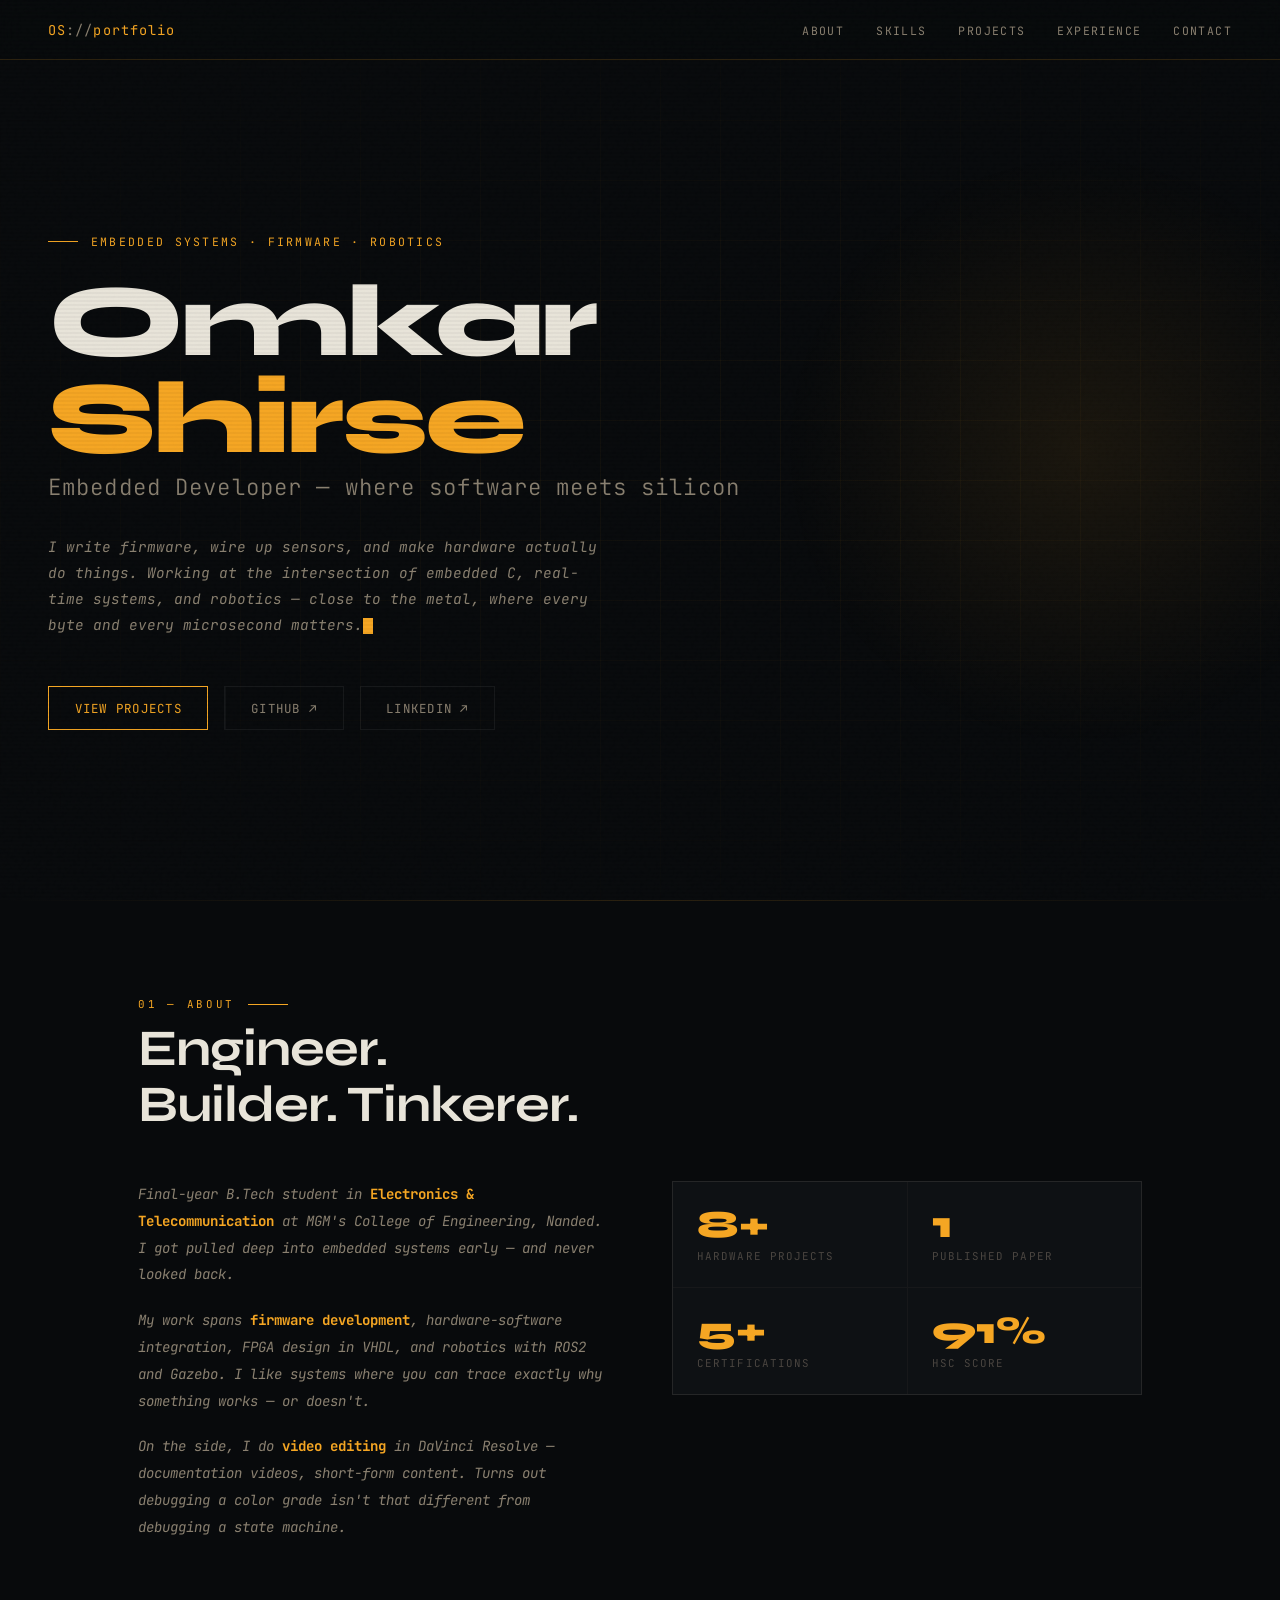
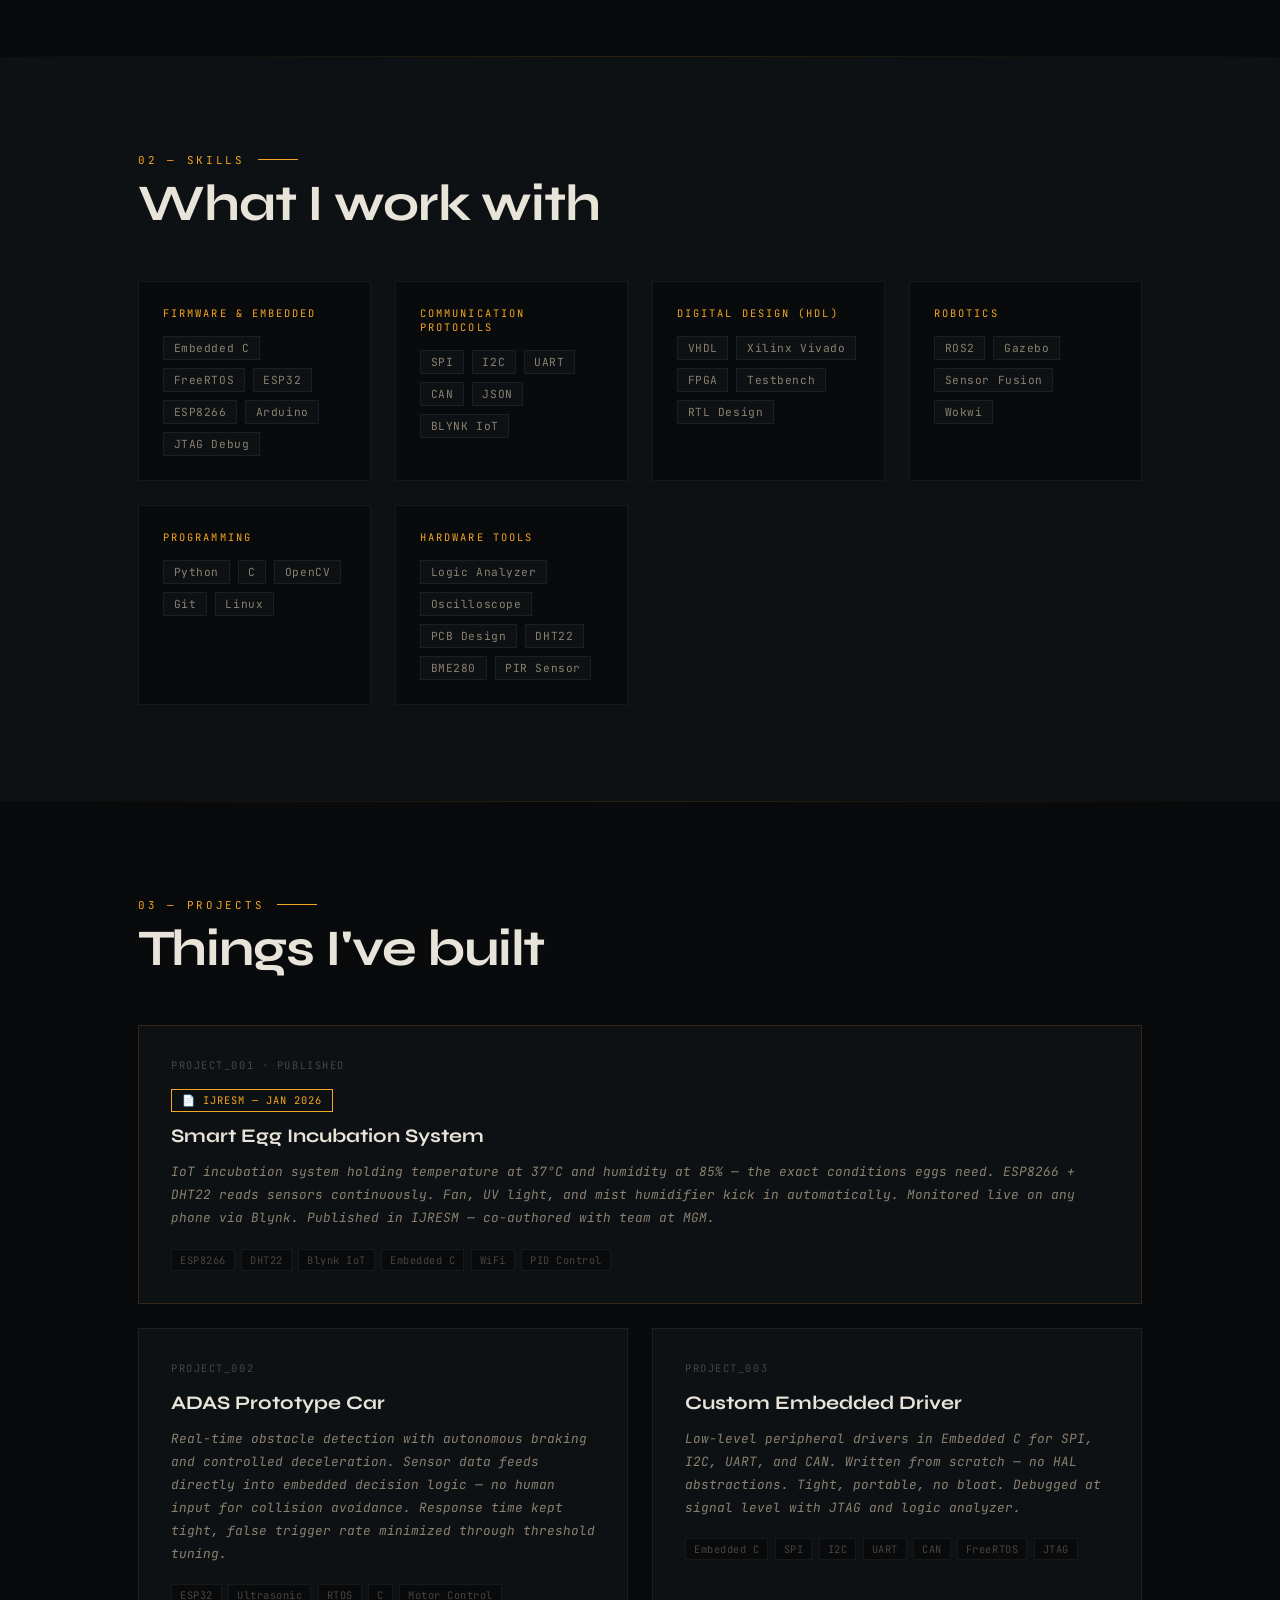
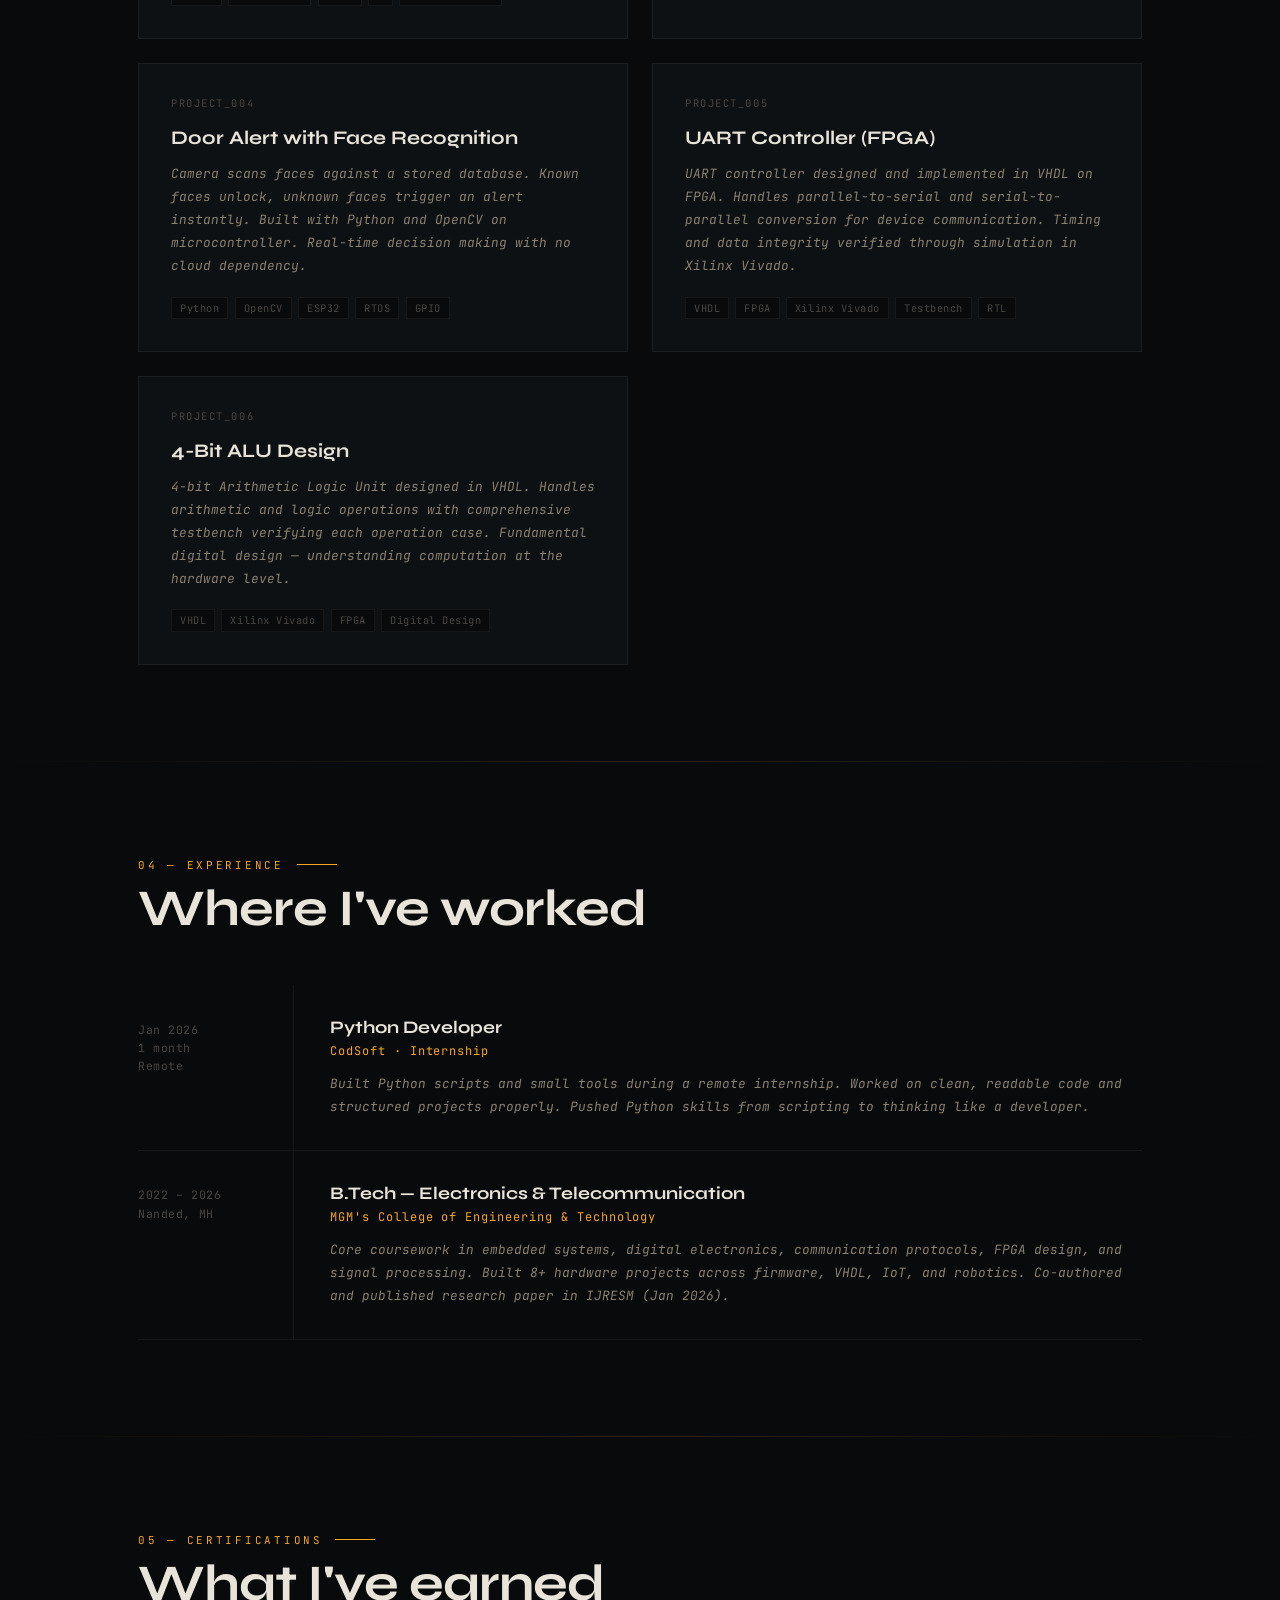
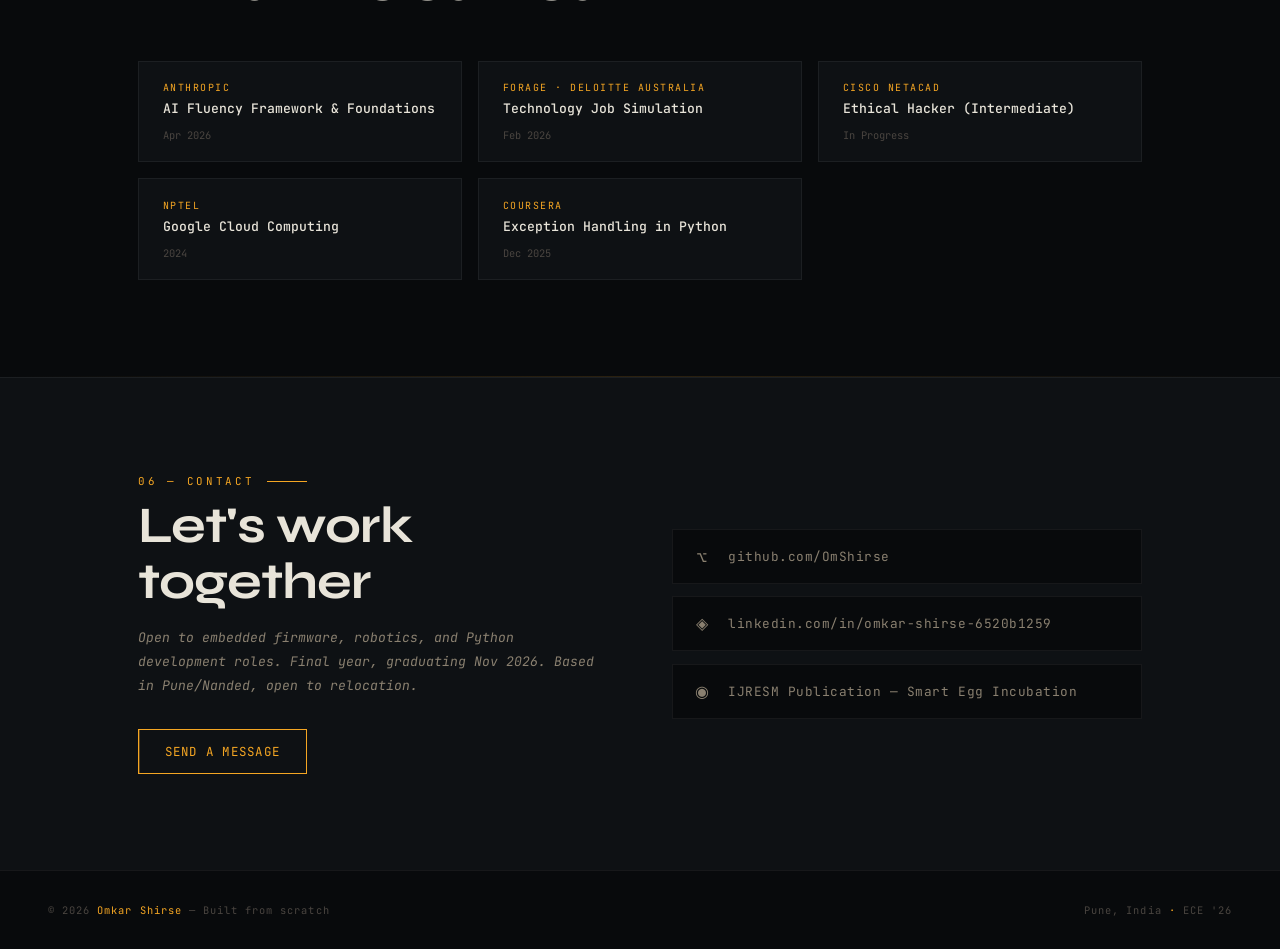
==== commit c5666b06: "Minor Correction Linkedin url correction" ====
--- a/index.html
+++ b/index.html
@@ -1037,7 +1037,7 @@
         <span class="contact-link-icon">⌥</span>
         github.com/OmShirse
       </a>
-      <a href="https://linkedin.com/in/omkar-shirse-6520b1259" target="_blank" class="contact-link">
+      <a href="https://linkedin.com/in/omkarshirse" target="_blank" class="contact-link">
         <span class="contact-link-icon">◈</span>
         linkedin.com/in/omkar-shirse-6520b1259
       </a>
